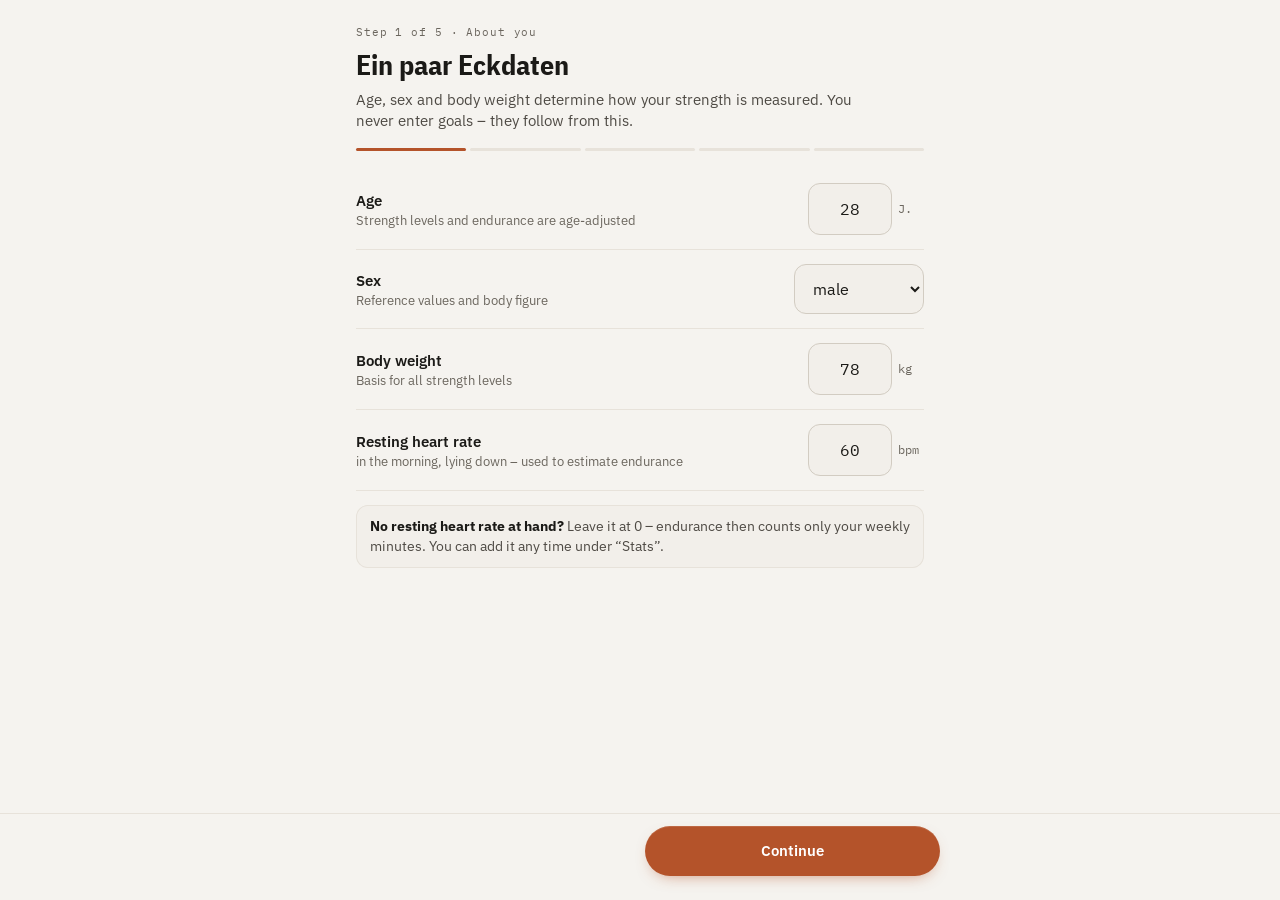
==== app/index.html @ b8cdf518 "Live-Stand ins Repo: 80 Dateien der App unveraendert (Artifact-Version 1790506925-614b) Die App ist " ====
<!doctype html><html><head><meta charset=utf8><meta name=viewport content="width=device-width,initial-scale=1,viewport-fit=cover"><style>:root{color-scheme:light;box-sizing:border-box;padding-top:env(safe-area-inset-top,0px);padding-bottom:env(safe-area-inset-bottom,0px)}html{scroll-padding-top:env(safe-area-inset-top,0px)}body{margin:0;padding:0;font:14px -apple-system,BlinkMacSystemFont,sans-serif;background:#faf9f5;color:#141413}img{max-width:100%}[hidden]:not([hidden=until-found i]){display:none!important}</style></head><body>
<!--
  FORMWERT - Aufbau
  index.html ............ Grundgeruest (Seitenstruktur, Tabs, Sheets)
  css/1-basis.css ....... Farben, Grundlagen, Bausteine
  css/2-designsystem.css  Designsystem-Schicht (ueberschreibt Basis)
  css/3-seiten.css ...... Heute, Training, Entdecken, Koerper, Werte
  css/4-anpassungen.css . Bildschirmgroessen, Feinschliff
  css/5-vitrine.css ..... Dunkle Vitrine-Seite (15g-vitrine-hud.js)
  js/data.js ............ Muskeln, Uebungen, Kraftstandards, Anatomie
  js/app/01-16 .......... App-Logik, nach Bereichen aufgeteilt (Reihenfolge wichtig)
  assets/*.js ........... grosse eingebettete Daten (Posenbilder, Icons);
                          3d-viewer/anim-* werden erst bei Bedarf nachgeladen
-->
<title>Formwert</title>
<link rel="preconnect" href="https://fonts.googleapis.com">
<link rel="preconnect" href="https://fonts.gstatic.com" crossorigin>
<link rel="stylesheet" href="https://fonts.googleapis.com/css2?family=IBM+Plex+Mono:wght@400;500;600&family=IBM+Plex+Sans+Condensed:wght@500;600;700&family=IBM+Plex+Sans:wght@400;500;600&display=swap">
<link rel="stylesheet" href="css/1-basis.css">
<link rel="stylesheet" href="css/2-designsystem.css">
<link rel="stylesheet" href="css/3-seiten.css">
<link rel="stylesheet" href="css/4-anpassungen.css">
<link rel="stylesheet" href="css/5-vitrine.css">
<div class="wrap">
  <div class="appbar">
    <div>
      <h1 id="apptitle">Heute</h1>
      <div class="sub" id="todaydate">—</div>
    </div>
    <span class="sync"><span class="dot" id="syncdot"></span><span id="synctxt">verbinde</span></span>
    <button class="iconbtn appbar-gear" id="btn-newex" type="button" aria-label="Neue Übung" hidden></button>
    <button class="iconbtn appbar-gear" id="btn-settings" type="button" aria-label="Einstellungen"></button>
  </div>

  <!-- ===== HEUTE ===== -->
  <section id="p-heute">
    <div class="hero" id="hero">
      <div class="hero-top">
        <div class="hero-main">
          <div class="eyebrow">Dein Formwert</div>
          <div class="hero-val"><b id="fitval" class="num">–</b><i>/ 100</i></div>
          <div class="hero-meta"><span class="trend" id="fittrend"></span><span class="hero-level" id="fitlevel"></span></div>
        </div>
        <svg class="ring" viewBox="0 0 120 120" id="ring" role="img" aria-label="Zusammensetzung des Formwerts"></svg>
      </div>
      <div class="hero-note" id="fitnote"></div>
      <div class="ring-legend" id="ringlegend"></div>
      <div class="hero-next" id="fitnext"></div>
    </div>

    <h2 class="sec"><span class="sec-t">Wochenfortschritt</span> <span id="weeksum"></span></h2>
    <div class="card weekcard">
      <div class="weekbar">
        <button class="wknav" id="wkprev" type="button" aria-label="Woche zurück"></button>
        <div class="week" id="weekstrip"></div>
        <button class="wknav" id="wknext" type="button" aria-label="Woche vor"></button>
      </div>
      <div class="week-legend" aria-hidden="true"><span><i style="background:var(--accent)"></i>Training</span><span><i style="background:var(--good)"></i>Mobilität</span><span><i style="background:var(--yellow)"></i>Ausdauer</span></div>
      <div class="week-goals" id="weekgoals"></div>
    </div>

    <div class="card tap wo-banner" id="wo-banner" hidden></div>

    <h2 class="sec"><span id="todaylabel">Heute</span> <span id="todaysum"></span></h2>
    <div class="daylist" id="todaylist"></div>

  </section>

  <!-- ===== ENTDECKEN ===== -->
  <section id="p-entdecken" hidden>
    <div class="searchrow">
    <input type="search" id="disc-search" class="disc-search" placeholder="Nach Übungen suchen…" autocomplete="off">
    <button type="button" class="filterbtn" id="disc-filterbtn" aria-label="Filter"></button>
    </div>
    <div class="disc-active" id="disc-active"></div>
    <h2 class="sec"><span class="sec-t">Kategorien</span></h2>
    <div class="disc-mgrid" id="disc-mgrid"></div>
    <div class="chipbar sub" id="disc-subchips" hidden></div>
    <h2 class="sec" id="disc-exheading">Alle Übungen</h2>
    <div class="disc-exgrid" id="disc-exgrid"></div>
  </section>

  <!-- ===== KÖRPER ===== -->
  <section id="p-koerper" hidden>
    <div class="card">
      <div class="chipbar" id="regionchips"></div>
      <div class="callout" id="callout"></div>
      <div class="body3d" id="body3d"><div class="body3d-loading" id="body3d-loading">3D-Modell wird geladen…</div><iframe id="body3d-frame" title="3D-Muskelmodell" hidden></iframe><div class="body3d-hint">Ziehen = drehen · Tippen = Muskel auswählen</div></div>
      <div class="vollegend">
        <div class="vol-cap"><b>Trainingsvolumen</b><span>Sätze je Muskel · letzte 7 Tage</span></div>
        <div class="vlsel" id="vlsel" hidden></div>
        <div class="vlbarwrap">
          <div class="vlbar"><b class="grad"></b><b class="over"></b><u style="left:26.5%"></u><u style="left:48.4%"></u><u style="left:78%"></u></div>
          <div class="vlpins" id="vlpins"></div>
        </div>
        <div class="vlmarks"><span class="st">nichts</span><span style="left:26.5%">Minimum</span><span style="left:48.4%">Optimum</span><span class="en">über Limit</span></div>
        <div class="zonekey"><span><i style="background:var(--vol0)"></i>zu wenig</span><span><i style="background:var(--vol2)"></i>im Zielbereich</span><span><i style="background:var(--vol4)"></i>hoch</span></div>
      </div>
      <div class="mdetail" id="mdetail">Tipp eine Muskelgruppe an.</div>
    </div>
    <h2 class="sec">Nach Körperregion <span>letzte 7 Tage · antippen für Details</span></h2>
    <div class="card flush" id="mlist"></div>
    <details class="infobox"><summary>Wie wird gezählt?</summary><div>
    <p class="note">Primärmuskeln zählen 1,0 Sätze, Sekundärmuskeln 0,5. Brust (oben/mitte/unten) und Schulter (vorn/seitlich/hinten) werden einzeln erfasst und auf der Figur entlang ihres Faserverlaufs getrennt dargestellt – diese Liste zeigt jede Gruppe mit ihren Marken für Minimum, Optimum und Erholungsgrenze.</p>
    <p class="note" style="padding:0 4px">Körperillustration: <a href="https://github.com/crmapache/js-rich-body-highlighter" target="_blank" rel="noopener" style="color:var(--ink-3)">js-rich-body-highlighter</a>, MIT-Lizenz.</p>
    </div></details>
  </section>

  <!-- ===== WERTE ===== -->
  <section id="p-werte" hidden>
    <div class="card wsum">
      <div class="wsum-top">
        <div><div class="eyebrow">Formwert</div><div class="wsum-val" id="wsumval">–<i>/ 100</i></div></div>
        <span class="trend" id="wsumtrend"></span>
      </div>
      <svg class="spark" id="spark" viewBox="0 0 720 88" preserveAspectRatio="none" aria-hidden="true"></svg>
      <div class="wsum-foot"><span>Verlauf · 90 Tage</span><span id="sparkmeta"></span></div>
    </div>
    <details class="infobox"><summary>Rechenweg</summary><div><p class="formula" id="formulabox"></p></div></details>

    <h2 class="sec"><span class="sec-t">Erfolge</span> <span id="erf-sum"></span></h2>
    <div class="card erf-card" id="erfolge"></div>

    <h2 class="sec"><span class="sec-t">Bereiche</span> <span>Anteil am Formwert</span></h2>
    <div class="wgroup">
      <div class="card flush" id="sk-kraft"></div>
      <div class="wsub">Kraftstufen <span>je Bereich · 90 Tage</span></div>
      <div class="card flush" id="strengthlist"></div>
    </div>
    <div class="wgroup">
      <div class="card flush" id="sk-ausdauer"></div>
      <details class="infobox"><summary>Ausdauer im Detail</summary><div class="card flush" id="cardiolist"></div></details>
    </div>
    <div class="wgroup"><div class="card flush" id="sk-deckung"></div></div>
    <div class="wgroup">
      <div class="card flush" id="sk-konst"></div>
      <details class="infobox"><summary>Letzte Tage</summary><div class="card flush" id="history"></div></details>
    </div>
    <div class="wgroup"><div class="card flush" id="sk-mob"></div></div>
    <div id="skills" hidden></div>

    <h2 class="sec">Einstellungen</h2>
    <div class="card flush" id="settings"></div>
    <div style="padding:0 4px"><button class="btn ghost block" id="btn-redo" style="margin-top:4px">Assessment neu machen</button></div>
  </section>

  <!-- ===== TRAINING ===== -->
  <section id="p-training" hidden>
    <div id="session-wrap" hidden>
      <div class="card flush"><div id="session-body"></div></div>
      <div class="sessbar" id="sessbar">
        <div class="sess-normal" id="sess-normal"><span class="prog" id="session-meta"></span><button class="btn small primary" id="btn-session-end">Beenden</button></div>
      </div>
    </div>
    <div id="start-wrap">
      <div class="tr-intro"><p>Starte eine deiner Einheiten – oder trainiere frei und füg Übungen unterwegs hinzu.</p></div>
      <h2 class="sec"><span class="sec-t">Meine Einheiten</span> <span id="routine-count"></span></h2>
      <div class="rc-list" id="routine-list"></div>
      <h2 class="sec"><span class="sec-t">Ohne Vorlage</span></h2>
      <div class="card free-card">
        <div class="free-txt"><b>Freies Training</b><span>Leer starten, Übungen fügst du unterwegs hinzu.</span></div>
        <button class="btn ghost block wo-start" id="btn-start-empty">
          <svg viewBox="0 0 24 24" fill="none" stroke="currentColor" stroke-width="2" stroke-linecap="round" stroke-linejoin="round" width="22" height="22"><path d="M6 5v14M18 5v14M3 8v8M21 8v8M6 12h12"/></svg>
          Neues Training starten
        </button>
      </div>
    </div>
  </section>
</div>

<button class="fab" id="fab" aria-label="Eintragen">
  <svg viewBox="0 0 24 24" fill="none" stroke="currentColor" stroke-width="2.4" stroke-linecap="round"><path d="M12 5v14M5 12h14"/></svg>
</button>

<nav class="bottom" role="tablist">
  <button id="tab-heute" role="tab" aria-selected="true">
    <svg viewBox="0 0 24 24" fill="none" stroke="currentColor" stroke-width="1.9" stroke-linecap="round" stroke-linejoin="round"><path d="M3 10.5 12 4l9 6.5V20a1 1 0 0 1-1 1h-5v-6H9v6H4a1 1 0 0 1-1-1z"/></svg>Heute</button>
  <button id="tab-entdecken" role="tab" aria-selected="false">
    <svg viewBox="0 0 24 24" fill="none" stroke="currentColor" stroke-width="1.9" stroke-linecap="round" stroke-linejoin="round"><circle cx="11" cy="11" r="7"/><path d="M21 21l-4.3-4.3"/></svg>Entdecken</button>
  <button id="tab-training" role="tab" aria-selected="false">
    <svg viewBox="0 0 24 24" fill="none" stroke="currentColor" stroke-width="1.9" stroke-linecap="round" stroke-linejoin="round"><path d="M6 5v14M18 5v14M3 8v8M21 8v8M6 12h12"/></svg>Training</button>
  <button id="tab-koerper" role="tab" aria-selected="false">
    <svg viewBox="0 0 24 24" fill="none" stroke="currentColor" stroke-width="1.9" stroke-linecap="round" stroke-linejoin="round"><circle cx="12" cy="4.5" r="2.5"/><path d="M12 7.5v7M12 7.5 6 10M12 7.5 18 10M12 14.5 9 21M12 14.5 15 21"/></svg>Körper</button>
  <button id="tab-werte" role="tab" aria-selected="false">
    <svg viewBox="0 0 24 24" fill="none" stroke="currentColor" stroke-width="1.9" stroke-linecap="round" stroke-linejoin="round"><path d="M4 20V10M10 20V4M16 20v-7M22 20H2"/></svg>Werte</button>
</nav>

<div class="scrim" id="scrim"></div>
<div class="sheet" id="sheet"><div class="grab"></div><div id="sheet-body"></div></div>
<div class="scrim over" id="scrim2"></div>
<div class="sheet over" id="sheet2"><div class="grab"></div><div id="sheet2-body"></div></div>
<div class="bootwait" id="bootwait" hidden><div><span class="bw-dot"></span><b>Deine Daten werden geladen</b><span class="bw-sub">Einen Moment – die App holt dein Profil.</span></div></div>
<div class="ob" id="ob" hidden><div class="ob-scroll"><div class="ob-inner" id="ob-inner"></div></div><div class="ob-navwrap" id="ob-navwrap"></div></div>
<div class="exdpage" id="exdpage" hidden>
  <div class="exdpage-head" id="exdpage-head"></div>
  <div class="exdpage-scroll"><div class="exdpage-inner" id="exdpage-body"></div></div>
</div>

<script src="assets/fig-index.js"></script>
<script src="assets/uebung-posen.js"></script>
<script src="assets/icon-ausdauer.js"></script>
<script src="assets/icon-mobilitaet.js"></script>
<script src="js/data.js"></script>
<script src="js/app/01-grundlagen.js"></script>
<script src="js/app/02-berechnung.js"></script>
<script src="js/app/03-sheet.js"></script>
<script src="js/app/04-animation.js"></script>
<script src="js/app/05-koerper.js"></script>
<script src="js/app/06-entdecken.js"></script>
<script src="js/app/07-konto-sync.js"></script>
<script src="js/app/08-training.js"></script>
<script src="js/app/09-uebungsdetail.js"></script>
<script src="js/app/10-routinen.js"></script>
<script src="js/app/11-sprache.js"></script>
<script src="js/app/12-navigation.js"></script>
<script src="js/app/13-onboarding.js"></script>
<script src="js/app/14-start.js"></script>
<script src="js/app/15-3d-figuren.js"></script>
<script src="js/app/15b-vorschlag.js"></script>
<script src="js/app/15c-alltag.js"></script>
<script src="js/app/15d-erfolge.js"></script>
<script src="assets/rank-img.js" defer onload="try{if(window.renderAll&&state.profile)renderAll();}catch(e){}"></script>
<script src="js/app/15e-icons.js"></script>
<script src="js/app/15e-raenge.js"></script>
<script src="assets/medal-manifest.js"></script>
<script src="js/app/15f-vitrine.js"></script>
<script src="js/app/15g-vitrine-hud.js"></script>
<script src="js/app/16-app-start.js"></script>

</body></html>
---- app/css/1-basis.css ----
/* ==========================================================
   1-basis.css - Basis: Farb-Tokens, Grundlagen und alle Bausteine (Karten, Buttons, Listen, Sheets, Formulare, Tabs)
   Reihenfolge der Dateien ist wichtig: spaetere Regeln ueberschreiben fruehere.
   Inhalt:
   - Kopfzeile
   - Karten
   - Hero: Formwert
   - Wochenstreifen
   - Buttons
   - Listenzeilen
   - Balken
   - Körperkarte
   - Sheet
   - Formularelemente
   - Entdecken (Übungskatalog zum Durchstöbern)
   - Live-Training
   - Übungsdetail: eigene Vollbildseite, alle Abschnitte untereinander
   - Session
   - Verlauf
   - Untere Navigation
   - Onboarding
   ========================================================== */
:root{
  /* Formwert Designsystem 2 – warme, ruhige Grundfarben. Die Bereichsfarben (red … gold)
     bleiben als Namen erhalten, weil Ring, Balken und Stufen-Badges sie direkt verwenden –
     nur gedämpfter, damit sie nebeneinander nicht schreien. */
  --red:#B8472F; --blue:#2F5F8F; --yellow:#94660A; --green:#2F7552; --violet:#6E54A0; --gold:#866407;
  --ground:#F5F3EF; --surface:#FFFFFF; --surface-2:#F2EFEA; --sunken:#E8E4DD;
  --ink:#1B1A17; --ink-2:#4E4A44; --ink-3:#6B665E;
  --rule:#E7E2DA; --rule-2:#D2CCC2;
  /* Akzent: warmes Kupfer statt Neon-Grün. Grün bleibt ausschließlich "positiv/im Ziel",
     damit Auswahl und Erfolg nie dieselbe Farbe tragen. */
  --accent:#B4532A; --accent-ink:#FFFFFF; --accent-soft:#F6E7DE; --accent-strong:#8F3F1D;
  --good:#2F7552; --good-soft:#E3F0E8; --warn:#8A5309; --warn-soft:#F7ECD8; --bad:#B0392C; --bad-soft:#F8E3E0;
  --body-fill:#E4E0D9; --body-passive:#D6D1C9; --body-line:#958E84;
  --z0:#2F5F8F; --z1:#2F7552; --z2:#B0392C;
  --vol0:#B9B3AA; --vol1:#4E8F98; --vol2:#2F7552; --vol3:#C2650F; --vol4:#8A3A26;
  --sel-stroke:#6E2E12; --sel-stroke-2:#FBE3D5;
  --ex-pri:#C0392B; --ex-sec:var(--yellow);
  /* Ebenen: Karten liegen mit einer Haarlinie und einem sehr weichen Schatten auf dem Grund. */
  --card-sh:0 0 0 1px rgba(40,32,20,.045), 0 1px 2px rgba(40,32,20,.04), 0 10px 28px -18px rgba(40,32,20,.22);
  --lift:0 10px 30px -12px rgba(40,32,20,.35);
  --sheet-sh:0 -12px 48px -16px rgba(20,16,10,.35);
  /* Rundungen */
  --r:22px; --r-md:16px; --r-sm:12px; --r-xs:8px; --r-pill:999px;
  /* Abstandsraster (4er-Schritte) */
  --s1:4px; --s2:8px; --s3:12px; --s4:16px; --s5:20px; --s6:24px; --s7:32px;
  /* Bewegung */
  --ease:cubic-bezier(.2,.8,.2,1); --t-fast:.14s; --t-mid:.22s; --t-slow:.34s;
  --f-cond:"IBM Plex Sans Condensed","Helvetica Neue",Arial,sans-serif;
  --f-body:"IBM Plex Sans","Helvetica Neue",Arial,sans-serif;
  --f-mono:"IBM Plex Mono",ui-monospace,"SF Mono",Menlo,monospace;
  --nav-h:64px;
}
@media (prefers-color-scheme: dark){:root:not([data-theme="light"]){
  --ground:#0F0E0C; --surface:#191816; --surface-2:#22201D; --sunken:#0A0908;
  --ink:#F3EFE8; --ink-2:#BCB5AA; --ink-3:#958E83;
  --rule:#2B2825; --rule-2:#3C3834;
  --red:#EC7B61; --blue:#79A4D6; --yellow:#E2AE4B; --green:#62B48A; --violet:#A993D6; --gold:#EAC25A;
  --accent:#EE8E5F; --accent-ink:#200E04; --accent-soft:#3A2419; --accent-strong:#F6B08C;
  --good:#62B48A; --good-soft:#15291E; --warn:#E2AE4B; --warn-soft:#2E2412; --bad:#F07F6E; --bad-soft:#341A16;
  --body-fill:#1E1D1B; --body-passive:#282624; --body-line:#4C4843;
  --z0:#79A4D6; --z1:#62B48A; --z2:#F07F6E;
  --vol0:#5C5852; --vol1:#58AAB5; --vol2:#62B48A; --vol3:#F0A45E; --vol4:#B8553B;
  --sel-stroke:#FFE3D2; --sel-stroke-2:#3A1A0A;
  --ex-pri:#F2503F; --ex-sec:var(--yellow);
  --card-sh:0 0 0 1px rgba(255,245,230,.055), 0 12px 30px -20px rgba(0,0,0,.9);
  --lift:0 10px 30px -10px rgba(0,0,0,.85);
  --sheet-sh:0 -12px 48px -12px rgba(0,0,0,.8);
}}
:root[data-theme="dark"]{
  --ground:#0F0E0C; --surface:#191816; --surface-2:#22201D; --sunken:#0A0908;
  --ink:#F3EFE8; --ink-2:#BCB5AA; --ink-3:#958E83;
  --rule:#2B2825; --rule-2:#3C3834;
  --red:#EC7B61; --blue:#79A4D6; --yellow:#E2AE4B; --green:#62B48A; --violet:#A993D6; --gold:#EAC25A;
  --accent:#EE8E5F; --accent-ink:#200E04; --accent-soft:#3A2419; --accent-strong:#F6B08C;
  --good:#62B48A; --good-soft:#15291E; --warn:#E2AE4B; --warn-soft:#2E2412; --bad:#F07F6E; --bad-soft:#341A16;
  --body-fill:#1E1D1B; --body-passive:#282624; --body-line:#4C4843;
  --z0:#79A4D6; --z1:#62B48A; --z2:#F07F6E;
  --vol0:#5C5852; --vol1:#58AAB5; --vol2:#62B48A; --vol3:#F0A45E; --vol4:#B8553B;
  --sel-stroke:#FFE3D2; --sel-stroke-2:#3A1A0A;
  --ex-pri:#F2503F; --ex-sec:var(--yellow);
  --card-sh:0 0 0 1px rgba(255,245,230,.055), 0 12px 30px -20px rgba(0,0,0,.9);
  --lift:0 10px 30px -10px rgba(0,0,0,.85);
  --sheet-sh:0 -12px 48px -12px rgba(0,0,0,.8);
}
*{box-sizing:border-box}
/* Kein elastisches "Gummiband" am Rand: am Seitenende soll es fest anschlagen statt nachzugeben
   und dabei Inhalte dahinter durchscheinen zu lassen (typisches iOS-Safari-Overscroll-Verhalten). */
html{overscroll-behavior-y:none}
body{margin:0;background:var(--ground);color:var(--ink);font-family:var(--f-body);font-size:16px;line-height:1.5;-webkit-text-size-adjust:100%;-webkit-tap-highlight-color:transparent;overscroll-behavior-y:none}
button,input,select,textarea{font:inherit;color:inherit}
button{-webkit-appearance:none;appearance:none}
:focus-visible{outline:2px solid var(--accent);outline-offset:2px}
@media (prefers-reduced-motion:reduce){*{animation-duration:.01ms!important;transition-duration:.01ms!important}}
[hidden]{display:none!important}
.num{font-family:var(--f-mono);font-variant-numeric:tabular-nums}
.wrap{max-width:640px;margin:0 auto;padding:0 14px calc(var(--nav-h) + env(safe-area-inset-bottom,0px) + 28px)}

/* ---------- Kopfzeile ---------- */
.appbar{position:sticky;top:0;z-index:40;background:var(--ground);padding:14px 0 10px;display:flex;align-items:center;justify-content:space-between;gap:10px}
.appbar h1{font-family:var(--f-cond);font-weight:700;font-size:19px;margin:0;letter-spacing:.02em;text-transform:uppercase}
.appbar .sub{font-family:var(--f-mono);font-size:11.5px;color:var(--ink-3)}
.sync{display:inline-flex;align-items:center;gap:5px;font-size:10.5px;color:var(--ink-3);font-family:var(--f-cond);letter-spacing:.08em;text-transform:uppercase}
.dot{width:7px;height:7px;border-radius:50%;background:var(--ink-3);flex:none}
.dot.on{background:var(--good)} .dot.off{background:var(--warn)}

/* ---------- Karten ---------- */
.card{background:var(--surface);border-radius:var(--r);box-shadow:var(--card-sh);padding:16px;margin-bottom:12px}
.card.flush{padding:0;overflow:hidden}
h2.sec{font-family:var(--f-cond);font-weight:700;font-size:12px;letter-spacing:.12em;text-transform:uppercase;color:var(--ink-3);margin:20px 4px 8px;display:flex;justify-content:space-between;align-items:baseline;gap:8px}
h2.sec span{font-family:var(--f-mono);font-size:11px;letter-spacing:0;text-transform:none}
.card>h3{font-family:var(--f-cond);font-weight:600;font-size:14px;margin:0 0 10px;letter-spacing:.02em}

/* ---------- Hero: Formwert ---------- */
.hero{background:var(--surface);border-radius:var(--r);box-shadow:var(--card-sh);padding:18px;margin-bottom:12px;display:flex;align-items:center;gap:18px}
.ring{width:104px;height:104px;flex:none}
.hero-val{display:flex;align-items:baseline;gap:7px;margin-bottom:6px}
.hero-val b{font-family:var(--f-mono);font-weight:600;font-size:40px;line-height:1;letter-spacing:-.035em}
.hero-val i{font-style:normal;font-family:var(--f-mono);font-size:13px;color:var(--ink-3)}
.trend{display:inline-flex;align-items:center;gap:5px;font-family:var(--f-cond);font-weight:600;font-size:12px;letter-spacing:.05em;text-transform:uppercase;color:var(--ink-2)}
.trend.up{color:var(--good)} .trend.down{color:var(--bad)}
/* min-height reserviert Platz für den längsten Fall (3 Zeilen: Trainingstage + Muskelgruppen
   unter Minimum + unter Bestform) – sonst springt beim An-/Abhaken (z.B. Mobilität) alles
   darunter (Wochenleiste, Tagesliste) nach oben/unten, sobald eine Zeile weg-/dazukommt. */
.hero-note{font-size:12.5px;color:var(--ink-3);margin-top:5px;line-height:1.35;min-height:4.05em}
/* Ring-Legende: erklärt, welche Farbe im Formwert-Ring für welchen Bereich steht (der Ring
   selbst ist jetzt in Bereichsfarben segmentiert statt einfarbig). */
.ring-legend{display:flex;flex-wrap:wrap;gap:5px 10px;margin-top:8px}
.ring-legend span{display:inline-flex;align-items:center;gap:4px;font-family:var(--f-cond);font-weight:600;font-size:10.5px;letter-spacing:.05em;text-transform:uppercase;color:var(--ink-3)}
.ring-legend i{width:7px;height:7px;border-radius:50%;display:inline-block;flex:none}

/* ---------- Wochenstreifen ---------- */
.week{display:flex;gap:6px;justify-content:space-between;flex:1;min-width:0}
.weekbar{display:flex;align-items:center;gap:4px}
.wknav{flex:0 0 26px;height:56px;padding:0;border:0;border-radius:10px;background:transparent;
  color:var(--ink-3);cursor:pointer;display:grid;place-items:center;-webkit-tap-highlight-color:transparent}
.wknav svg{width:18px;height:18px}
.wknav:active{background:var(--surface-2);color:var(--ink)}
.wknav[disabled]{opacity:.28;cursor:default;background:transparent}
.wd{cursor:pointer;flex:1;display:flex;flex-direction:column;align-items:center;gap:6px;padding:8px 2px;border-radius:var(--r-sm);background:var(--surface-2)}
/* Tagesdetail-Sheet: Trainierte Muskeln dieses Tages, in derselben Vorder-/Rückansicht wie
   die Übungsdiagramme, aber mit einem eigenen, etwas kleineren Rahmen für den Sheet-Kontext. */
.day-figs{display:flex;gap:10px;margin:0 0 14px}
.day-fig{flex:1;background:var(--surface-2);border-radius:var(--r-md);padding:8px 4px 6px;display:flex;flex-direction:column;align-items:center;gap:4px}
.day-fig svg{width:100%;height:auto;aspect-ratio:1/2}
.day-fig span{font-family:var(--f-cond);font-size:10.5px;letter-spacing:.06em;text-transform:uppercase;color:var(--ink-3)}
.wd b{font-family:var(--f-cond);font-size:11px;font-weight:600;letter-spacing:.06em;text-transform:uppercase;color:var(--ink-3)}
.wd .pip{width:26px;height:26px;border-radius:50%;display:grid;place-items:center;background:var(--sunken);color:var(--ink-3);font-family:var(--f-mono);font-size:11px;font-weight:600}
.wd.done .pip{background:var(--green);color:#fff}
.wd.mob .pip{box-shadow:inset 0 0 0 2px var(--green)}
.wd.today{background:color-mix(in srgb,var(--accent) 9%,var(--surface-2))}
.wd.today b{color:var(--accent)}
/* "viewing" = der Tag, den man per Wischgeste im Heute-Tab gerade sieht – eigener, kräftigerer
   Rahmen, damit er sich von der (schwächeren) "heute"-Markierung des echten Kalendertags
   unterscheidet, wenn man auf einen anderen Tag gewischt hat. */
.wd.viewing{box-shadow:inset 0 0 0 2px var(--accent)}

/* ---------- Buttons ---------- */
.btn{touch-action:manipulation;display:inline-flex;align-items:center;justify-content:center;gap:8px;border:0;background:var(--surface-2);color:var(--ink);box-shadow:inset 0 0 0 1px var(--rule-2);padding:14px 22px;border-radius:999px;cursor:pointer;font-family:var(--f-body);font-weight:600;font-size:15.5px;letter-spacing:0;text-transform:none;min-height:50px}
.btn:active{transform:scale(.985)}
.btn.block{width:100%}
.btn.primary{background:var(--accent);color:var(--accent-ink);box-shadow:none}
.btn.ghost{background:var(--surface-2);color:var(--ink);box-shadow:inset 0 0 0 1px var(--rule-2)}
.btn.danger{background:var(--bad);color:#fff;box-shadow:none}
.btn.small{padding:9px 16px;font-size:13px;min-height:40px}
.btn:disabled{opacity:.45}
.btnrow{display:flex;gap:8px;flex-wrap:wrap}
.btnrow>.btn{flex:1 1 auto}
.linkbtn{background:none;border:0;color:var(--accent);font-family:var(--f-body);font-weight:600;font-size:14px;letter-spacing:0;text-transform:none;cursor:pointer;padding:6px 2px}

/* ---------- Listenzeilen ---------- */
.row{display:flex;align-items:center;gap:12px;padding:13px 16px;border-bottom:1px solid var(--rule);background:var(--surface)}
.row:last-child{border-bottom:0}
.row .main{flex:1;min-width:0}
.row .main b{display:block;font-family:var(--f-cond);font-weight:600;font-size:15px;overflow:hidden;text-overflow:ellipsis;white-space:nowrap}
.row .main span{display:block;font-size:12.5px;color:var(--ink-3)}
.row .val{font-family:var(--f-mono);font-size:14px;white-space:nowrap;text-align:right}
.row.tap{cursor:pointer}
.row.tap:active{background:var(--surface-2)}
.chev{color:var(--ink-3);flex:none}
.pill{font-family:var(--f-cond);font-size:10.5px;font-weight:700;letter-spacing:.08em;text-transform:uppercase;padding:3px 7px;border-radius:99px;white-space:nowrap}
.pill.pr{background:color-mix(in srgb,var(--red) 15%,transparent);color:var(--red)}
.pill.l0{background:var(--sunken);color:var(--ink-3)}
.pill.l2{background:color-mix(in srgb,var(--green) 16%,transparent);color:var(--green)}
.pill.v0{background:color-mix(in srgb,var(--vol0) 22%,transparent);color:var(--ink-2)}
.pill.v1{background:color-mix(in srgb,var(--vol2) 16%,transparent);color:var(--vol2)}
.pill.v2{background:color-mix(in srgb,var(--vol4) 18%,transparent);color:var(--vol4)}
/* Kraftstufen-Badges (F·E·D·C·B·A·S·S+) – eigener Namensraum "g0"…"g7"/"gnone", damit sie
   nicht mit den l0…l4-Badges oben kollidieren (Mobility-Haken, Trainingszonen: eigene Bedeutung,
   unverändert). Verlauf Rot→Grün über die ersten sechs Stufen, S/S+ in Gold, S+ zusätzlich mit
   Krone – die einzige Stufe, die sich optisch nochmal von den anderen abhebt. */
.pill.gnone{background:var(--sunken);color:var(--ink-3)}
.pill.g0{background:color-mix(in srgb,var(--red) 16%,transparent);color:var(--red)}
.pill.g1{background:color-mix(in srgb,color-mix(in srgb,var(--red) 65%,var(--yellow) 35%) 16%,transparent);color:color-mix(in srgb,var(--red) 65%,var(--yellow) 35%)}
.pill.g2{background:color-mix(in srgb,color-mix(in srgb,var(--red) 30%,var(--yellow) 70%) 18%,transparent);color:color-mix(in srgb,var(--red) 30%,var(--yellow) 70%)}
.pill.g3{background:color-mix(in srgb,var(--yellow) 20%,transparent);color:var(--yellow)}
.pill.g4{background:color-mix(in srgb,color-mix(in srgb,var(--yellow) 45%,var(--green) 55%) 18%,transparent);color:color-mix(in srgb,var(--yellow) 45%,var(--green) 55%)}
.pill.g5{background:color-mix(in srgb,var(--green) 16%,transparent);color:var(--green)}
.pill.g6{background:color-mix(in srgb,var(--gold) 22%,transparent);color:var(--gold)}
.pill.g7{background:color-mix(in srgb,var(--gold) 32%,transparent);color:var(--gold)}
.pill.g7::before{content:"👑";margin-right:3px}
.empty{color:var(--ink-3);font-size:13.5px;padding:22px 16px;text-align:center}
.iconbtn{touch-action:manipulation;background:none;border:0;color:var(--ink-3);cursor:pointer;padding:8px;line-height:0;border-radius:50%;flex:none}
/* Einstellungen sind jetzt eine eigene Seite statt einer Karte ganz unten im Werte-Tab -
   vorher musste man dafuer erst den Tab wechseln und bis ans Ende scrollen. */
.appbar-gear{margin-left:6px;color:var(--ink-3)}
/* Muskelauswahl im Uebungsformular: eingeklappt, damit das Formular nicht von zwei
   Chip-Teppichen mit je 39 Eintraegen zugedeckt wird. */
.msel-head{display:flex;align-items:center;gap:8px;width:100%;text-align:left;cursor:pointer;
  background:var(--surface-2);border:0;border-radius:var(--r-sm);padding:11px 12px;font:inherit;
  color:var(--ink);-webkit-tap-highlight-color:transparent}
.msel-head:active{background:var(--sunken)}
.msel-val{flex:1;min-width:0;font-family:var(--f-body);font-size:13.5px;color:var(--ink-2);
  overflow:hidden;text-overflow:ellipsis;white-space:nowrap}
.msel-head .chev{flex:none;line-height:0;color:var(--ink-3);transition:transform .16s ease}
.msel-head[aria-expanded="true"] .chev{transform:rotate(90deg)}
.msel-list{margin-top:8px}
/* Vorschaufiguren im Formular - kleiner als auf der Trainingsseite, sie sind hier Beiwerk. */
.exform-figs{margin:4px 0 2px}
.exform-figs .wo-figs{display:flex;gap:10px;padding:0}
.exform-figs figure{flex:1 1 0;min-width:0;margin:0;text-align:center}
.exform-figs svg{width:100%;height:auto;aspect-ratio:1/2;max-height:210px;display:block}
.exform-figs figcaption{font-family:var(--f-cond);font-size:10px;letter-spacing:.1em;
  text-transform:uppercase;color:var(--ink-3);margin-top:4px}
.appbar-gear:active{color:var(--ink)}
.setpage-group{font-family:var(--f-cond);font-weight:600;font-size:11px;letter-spacing:.09em;
  text-transform:uppercase;color:var(--ink-3);margin:22px 0 8px}
.setpage-group:first-child{margin-top:8px}
.setpage-note{font-family:var(--f-body);font-size:12px;color:var(--ink-3);line-height:1.45;margin:10px 2px 0}
/* Startbildschirm, solange noch nicht feststeht, ob ein Profil gespeichert ist. */
.bootwait{position:fixed;inset:0;z-index:70;background:var(--ground);display:flex;
  align-items:center;justify-content:center;text-align:center;padding:24px}
.bootwait b{display:block;font-family:var(--f-cond);font-weight:700;font-size:17px;margin-top:14px}
.bootwait .bw-sub{display:block;font-size:13px;color:var(--ink-3);margin-top:5px}
.bw-dot{display:inline-block;width:26px;height:26px;border-radius:50%;
  border:2.5px solid var(--rule-2);border-top-color:var(--accent);animation:bwSpin .8s linear infinite}
@keyframes bwSpin{to{transform:rotate(360deg)}}
@media (prefers-reduced-motion:reduce){.bw-dot{animation:none;border-top-color:var(--accent)}}
.iconbtn:active{background:var(--surface-2)}
.ex-info-how{font-weight:600;color:var(--ink);margin-bottom:8px!important}
.ex-info-poses{display:flex;gap:8px;margin-bottom:10px}
.ex-info-pose{flex:1;min-width:0;background:#17191B;border-radius:var(--r-sm);overflow:hidden}
.ex-info-pose img{width:100%;display:block}
.ex-info-pose-cap{font-family:var(--f-cond);font-weight:600;font-size:10.5px;letter-spacing:.05em;text-transform:uppercase;text-align:center;color:var(--ink-dim,#8a9099);padding:5px 2px}

/* ---------- Balken ---------- */
.meter{display:flex;flex-direction:column;gap:7px;padding:13px 16px;border-bottom:1px solid var(--rule)}
.meter:last-child{border-bottom:0}
.meter-top{display:flex;align-items:baseline;justify-content:space-between;gap:10px}
.meter-name{font-family:var(--f-cond);font-weight:600;font-size:14.5px;display:flex;align-items:center;gap:8px}
.sw{width:9px;height:9px;border-radius:2px;flex:none}
.meter-val{font-family:var(--f-mono);font-size:15px;font-weight:600}
.meter-val em{font-style:normal;font-size:11px;color:var(--ink-3);margin-left:5px;font-weight:400}
.bar{position:relative;height:8px;border-radius:99px;background:var(--sunken);overflow:hidden}
.bar i{position:absolute;left:0;top:0;bottom:0;border-radius:99px;transition:width .5s cubic-bezier(.2,.7,.3,1)}
.bar .peak{position:absolute;top:-2px;bottom:-2px;width:2px;background:var(--ink);opacity:.55;border-radius:2px}
.meter-sub{font-size:12px;color:var(--ink-3)}
.minibar{position:relative;height:6px;border-radius:99px;background:var(--sunken);min-width:56px;overflow:visible}
.minibar i{position:absolute;left:0;top:0;bottom:0;border-radius:99px}
.minibar u{position:absolute;top:-2px;bottom:-2px;width:1.5px;background:var(--ink-3);opacity:.6}

/* ---------- Körperkarte ---------- */
.bodystage{display:flex;justify-content:center;align-items:flex-start;gap:6px;padding:4px 0 8px}.body3d{position:relative;border-radius:var(--r-sm);overflow:hidden;background:#0b0d0f;margin:2px 0 10px}.body3d iframe{width:100%;height:480px;border:0;display:block;background:#0b0d0f}.body3d-hint{position:absolute;left:0;right:0;bottom:0;text-align:center;font-family:var(--f-cond);font-weight:600;font-size:10.5px;letter-spacing:.06em;text-transform:uppercase;color:rgba(255,255,255,.7);padding:7px 0;pointer-events:none;background:linear-gradient(transparent,rgba(0,0,0,.4))}.body3d-loading{position:absolute;inset:0;display:flex;align-items:center;justify-content:center;color:rgba(255,255,255,.55);font-family:var(--f-cond);font-size:12.5px;letter-spacing:.05em;text-transform:uppercase}@media (max-width:420px){.body3d iframe{height:400px}}
.callout{background:var(--surface-2);border-radius:999px;padding:11px 18px;margin:2px 0 12px;min-height:24px;line-height:1.3;text-align:center}
.callout b{display:inline;font-family:var(--f-body);font-weight:700;font-size:14.5px}
.callout span{display:inline;font-size:12.5px;color:var(--ink-3);margin-left:6px}
.callout .co-hint{font-size:13px;color:var(--ink-3);padding:2px 0;display:block}
.callout em{display:block;font-style:normal;font-family:var(--f-mono);font-size:11.5px;margin-top:3px;font-weight:600}
.callout em.z0{color:var(--ink-3)} .callout em.z1{color:var(--vol2)} .callout em.z2{color:var(--vol4)}
.row.sub{padding-left:28px;background:var(--surface-2)}.row.sub2{padding-left:46px}
/* Dieselbe herangezoomte Figur wie im Entdecken-Tab, hier als Erkennungsbild der Region.
   Sie teilt sich das Standbild mit den Kacheln - es wird kein zweites Mal gerendert. */
.row .rfig{flex:0 0 40px;width:40px;line-height:0}
.row .rfig svg{display:block;width:100%;height:auto;border-radius:6px;background:var(--sunken)}
/* Muskelzeile. Der Korridor lag vorher als drei Haarstriche IM Balken - schwer zu lesen und
   doppelt zu den Zahlen daneben. Jetzt ist er eine eigene Schiene UNTER dem Balken: man sieht
   auf einen Blick, ob der Balken die Zielzone noch nicht erreicht, in ihr endet oder sie
   ueberschiesst, ohne eine einzige Zahl lesen zu muessen. Die laute Status-Pille faellt weg;
   der Status steht klein und farbig am Zeilenende. */
.mrow-top{display:flex;align-items:baseline;justify-content:space-between;gap:10px}
.mrow-top b{display:block;font-family:var(--f-cond);font-weight:600;font-size:15px;
  overflow:hidden;text-overflow:ellipsis;white-space:nowrap;min-width:0}
.mrow-val{font-family:var(--f-mono);font-size:16px;font-weight:600;white-space:nowrap;
  font-variant-numeric:tabular-nums}
.mrow-val em{font-style:normal;font-size:10.5px;font-weight:500;color:var(--ink-3);margin-left:2px}
.mtrack{position:relative;height:14px}
.mtrack .tbg{position:absolute;left:0;right:0;top:0;height:7px;border-radius:99px;background:var(--sunken)}
.mtrack .tfill{position:absolute;left:0;top:0;height:7px;border-radius:99px;min-width:3px}
.mtrack .trail{position:absolute;top:10px;height:4px;border-radius:99px;
  background:color-mix(in srgb,var(--ink-3) 34%,transparent)}
.mtrack .trail u{position:absolute;top:-2px;bottom:-2px;width:2px;border-radius:1px;
  background:var(--ink-3);opacity:.85}
.mrow-meta{display:flex;align-items:baseline;justify-content:space-between;gap:10px;
  font-family:var(--f-body);font-size:11.5px;color:var(--ink-3);letter-spacing:0}
.mrow-meta .st{font-weight:600;white-space:nowrap}
.mrow-meta .st.v0{color:var(--ink-3)}
.mrow-meta .st.v1{color:var(--vol2)}
.mrow-meta .st.v2{color:var(--vol4)}
.mrow-fines{font-family:var(--f-body);font-size:11px;color:var(--ink-3);line-height:1.35}
.mdblock{margin-top:14px}
.mdlab{font-family:var(--f-cond);font-weight:600;font-size:10.5px;letter-spacing:.09em;
  text-transform:uppercase;color:var(--ink-3);margin-bottom:6px}
.recrow{display:flex;align-items:center;gap:10px}
.recbar{position:relative;flex:1;height:7px;border-radius:99px;background:var(--sunken);overflow:hidden}
.recbar i{position:absolute;left:0;top:0;bottom:0;border-radius:99px}
.recval{font-family:var(--f-mono);font-size:13.5px;font-weight:600;white-space:nowrap;
  font-variant-numeric:tabular-nums}
.kchips{display:flex;gap:7px}
/* Minimum, Optimum und Grenze tragen genau die Farbe, die der Balken an dieser Stelle haette -
   damit bedeutet eine Farbe in der ganzen App dasselbe. */
.kchip{flex:1;min-width:0;border-radius:11px;padding:7px 9px;text-align:center;
  background:color-mix(in srgb,var(--c) 15%,transparent);
  box-shadow:inset 0 0 0 1px color-mix(in srgb,var(--c) 38%,transparent)}
.kchip em{display:block;font-style:normal;font-family:var(--f-body);font-weight:600;
  font-size:10.5px;letter-spacing:.02em;color:var(--ink-3)}
.kchip b{display:block;font-family:var(--f-mono);font-size:16px;font-weight:600;color:var(--c);
  line-height:1.25}
/* Gruppenkarten im Detailkasten: dieselbe Bildsprache wie die Muskelzeilen, aber anwaehlbar -
   ein Tipp fuehrt eine Ebene tiefer, bis zum einzelnen Muskel. */
.gcard{display:block;width:100%;text-align:left;background:var(--surface);border:0;
  border-radius:var(--r-sm);padding:11px 13px;margin-top:8px;cursor:pointer;font:inherit;
  color:inherit;box-shadow:inset 0 0 0 1px var(--rule);-webkit-tap-highlight-color:transparent}
.gcard:active{background:var(--surface-2)}
/* Aufklappen und Auswahlwechsel bekommen einen kurzen Einblendweg. Ohne ihn springt der
   Inhalt hart um, was bei mehreren Ebenen untereinander unruhig wirkt. Bewusst kurz, damit
   sich nichts traege anfuehlt - und abgeschaltet, wenn das System weniger Bewegung wuenscht. */
@keyframes fwIn{from{opacity:0;transform:translateY(-4px)}to{opacity:1;transform:none}}
.gpanel{animation:fwIn .16s ease-out}
#mlist .row.sub,#mlist .row.sub2{animation:fwIn .18s ease-out}
#mdetail .mdetailblock{animation:fwIn .16s ease-out}
.finechips button{transition:background .12s ease,box-shadow .12s ease,color .12s ease}
.gcard{transition:box-shadow .14s ease,background .12s ease}
.mtrack .tfill,.recbar i,.minibar i{transition:width .22s ease,background .22s ease}
.vollegend .vlpins i{transition:left .22s ease}
@media (prefers-reduced-motion:reduce){
  .gpanel,#mlist .row.sub,#mlist .row.sub2,#mdetail .mdetailblock{animation:none}
  .mtrack .tfill,.recbar i,.minibar i,.vollegend .vlpins i{transition:none}
}
.gcard.open{box-shadow:inset 0 0 0 1.5px var(--accent);margin-bottom:0;border-bottom-left-radius:0;border-bottom-right-radius:0}
.gpanel{background:var(--surface);border-radius:0 0 var(--r-sm) var(--r-sm);padding:2px 13px 13px;
  box-shadow:inset 0 0 0 1.5px var(--accent);border-top:1px solid var(--rule)}
.mdname{font-family:var(--f-body);font-weight:700;font-size:14px;margin:10px 0 0}
.mdname span{display:block;font-weight:500;font-size:12px;color:var(--ink-3)}
.finechips button[aria-pressed="true"]{background:var(--accent-soft);color:var(--accent-ink);
  box-shadow:inset 0 0 0 1px var(--accent)}
.finechips{display:flex;flex-wrap:wrap;gap:6px;margin-top:9px}
.finechips button{font:inherit;font-family:var(--f-body);font-size:12px;font-weight:500;
  padding:6px 11px;border-radius:99px;border:0;cursor:pointer;
  background:var(--surface);color:var(--ink-2);box-shadow:inset 0 0 0 1px var(--rule)}
.finechips button:active{background:var(--surface-2)}
/* Weg zurueck. Die Auswahl geht mehrere Ebenen tief (Region -> Gruppe -> Einzelmuskel),
   und ohne diesen Griff kam man nur ueber den Umweg "Region neu antippen" wieder heraus. */
.backbar{display:inline-flex;align-items:center;gap:4px;border:0;background:transparent;
  color:var(--ink-3);font:inherit;font-family:var(--f-body);font-size:12px;font-weight:600;
  padding:0 0 9px;margin:0;cursor:pointer;-webkit-tap-highlight-color:transparent}
.backbar svg{width:15px;height:15px}
.backbar:active{color:var(--ink)}
.gcard .main,.mrow .main{display:flex;flex-direction:column;gap:7px;width:100%}
.row .val.hval{font-size:16px;font-weight:600;font-variant-numeric:tabular-nums}
.row .val.hval em{font-style:normal;font-size:10.5px;font-weight:500;color:var(--ink-3);margin-left:2px}
/* Illustration hell/dunkel – die Farbschicht liegt per mix-blend-mode darüber, damit die
   Farbe in den Furchen zwischen den Muskelbäuchen sitzt und plastisch statt flach wirkt. */
/* Im Dunkelmodus die Illustration abdunkeln, damit sie ruhig im Hintergrund liegt und die
   farbig markierten Muskeln klar hervorstechen. */
.vollegend{margin-top:12px}
.vollegend .vlbar{position:relative;height:8px;border-radius:99px;overflow:hidden;display:flex}
.vollegend .vlbar b{display:block;height:100%}
.vollegend .vlbar b.grad{flex:1 1 auto;background:linear-gradient(90deg,var(--vol0),var(--vol1) 34%,var(--vol2) 62%,var(--vol3))}
.vollegend .vlbar b.over{flex:0 0 22%;background:var(--vol4)}
.vollegend .vlbar u{position:absolute;top:0;width:1.5px;height:100%;background:var(--surface);opacity:.9}
.vollegend .vlbarwrap{position:relative}
.vollegend .vlpins{position:absolute;inset:0;pointer-events:none}
.vollegend .vlpins i{position:absolute;top:-4px;width:3px;height:16px;margin-left:-1.5px;border-radius:2px;
  background:var(--ink);box-shadow:0 0 0 1.5px var(--surface)}
/* Bei einer ganzen Region wurde frueher pro Muskel ein Strich gezeichnet - bei 21 Muskeln
   ein Zaun, aus dem sich nichts mehr ablesen liess. Jetzt steht genau ein Zeiger auf dem
   Durchschnitt der Gruppe, sonst nichts. */
.vollegend .vlsel{position:relative;height:16px;margin-bottom:3px}
.vollegend .vlsel span{position:absolute;top:0;transform:translateX(-50%);white-space:nowrap;
  font-family:var(--f-mono);font-size:10.5px;font-weight:600;color:var(--ink);
  background:var(--surface-2);border:1px solid var(--rule);border-radius:99px;padding:0 6px;line-height:15px}
.vollegend .vlmarks{position:relative;height:14px;margin-top:4px;font-size:10.5px;color:var(--ink-3);font-family:var(--f-body);font-weight:500;letter-spacing:0}
.vollegend .vlmarks span{position:absolute;top:0;transform:translateX(-50%);white-space:nowrap}
.vollegend .vlmarks span.st{left:0;transform:none}
.vollegend .vlmarks span.en{left:auto;right:0;transform:none;color:var(--vol4)}
.mdetail{margin-top:12px;padding:14px 16px;background:var(--surface-2);border-radius:var(--r-sm);font-size:13.5px;line-height:1.45}
.mdetail b{font-family:var(--f-body);font-weight:700;font-size:16px;display:block;line-height:1.2}
.mdetail .de{display:block;color:var(--ink-3);font-size:12.5px;margin-bottom:6px}
.mdetail p{margin:0 0 8px;font-size:13px;color:var(--ink-2)}
.mdetail .dim{color:var(--ink-3);font-size:12px}

/* ---------- Sheet ---------- */
.scrim{position:fixed;inset:0;background:rgba(10,14,18,.45);z-index:60;opacity:0;pointer-events:none;transition:opacity .2s}
.scrim.open{opacity:1;pointer-events:auto}
.sheet{position:fixed;left:0;right:0;bottom:0;z-index:61;background:var(--surface);border-radius:18px 18px 0 0;box-shadow:0 -8px 40px -12px rgba(0,0,0,.4);
  transform:translateY(102%);transition:transform .26s cubic-bezier(.2,.8,.3,1);max-height:92vh;overflow-y:auto;overflow-x:hidden;overscroll-behavior-y:contain;
  padding:8px 16px calc(20px + env(safe-area-inset-bottom,0px));max-width:640px;margin:0 auto}
.sheet.open{transform:translateY(0)}
.grab{width:38px;height:4px;border-radius:99px;background:var(--rule-2);margin:6px auto 12px}
.sheet h3{font-family:var(--f-cond);font-weight:700;font-size:18px;margin:0 0 14px;letter-spacing:.01em}

/* ---------- Formularelemente ---------- */
.field{display:flex;flex-direction:column;gap:6px;min-width:0}
.field label{font-family:var(--f-cond);font-weight:600;font-size:11px;letter-spacing:.1em;text-transform:uppercase;color:var(--ink-3)}
input[type=text],input[type=number],input[type=search],select,textarea{
  background:var(--surface-2);border:1px solid var(--rule-2);border-radius:var(--r-sm);padding:13px 14px;width:100%;
  font-family:var(--f-mono);font-size:16px;min-height:50px}
input[type=number]{-moz-appearance:textfield}
input[type=number]::-webkit-inner-spin-button,input[type=number]::-webkit-outer-spin-button{-webkit-appearance:none;margin:0}
select{font-family:var(--f-body)}
textarea{font-family:var(--f-body);resize:vertical;min-height:88px}
.stepper{display:flex;align-items:stretch;gap:0;border:1px solid var(--rule-2);border-radius:var(--r-sm);overflow:hidden;background:var(--surface-2)}
.stepper button{border:0;background:var(--surface-2);color:var(--ink-2);width:52px;font-size:22px;font-family:var(--f-mono);cursor:pointer;min-height:50px}
.stepper button:active{background:var(--sunken)}
.stepper input{border:0;border-radius:0;text-align:center;background:transparent;min-height:50px;padding:0}
.grid2{display:grid;grid-template-columns:1fr 1fr;gap:10px}
.exlist{max-height:46vh;overflow-y:auto;margin:0 -16px;border-top:1px solid var(--rule)}
/* Uebungsauswahl zeigt dieselben Karten wie der Entdecken-Tab - die brauchen mehr Hoehe
   als die frueheren Textzeilen, sonst sieht man nur eine Karte auf einmal. */
.exlist.exlist-cards{max-height:none;overflow:visible;border-top:0;margin:8px 0 4px;padding:0;
  display:flex;flex-direction:column;gap:12px}
.exlist.exlist-cards .grouplab{position:static;background:none;border-bottom:0;margin:6px 0 0;padding:0}
.exlist-cards .empty{padding:24px 0}
.exitem{display:flex;align-items:center;gap:10px;padding:13px 16px;border-bottom:1px solid var(--rule);cursor:pointer;background:var(--surface)}
.exitem:active{background:var(--surface-2)}
.exitem b{flex:1;font-family:var(--f-cond);font-weight:600;font-size:14.5px;min-width:0}
.exitem span{font-size:11.5px;color:var(--ink-3);font-family:var(--f-mono);white-space:nowrap}
/* Manche Einträge (Kraftstufen-Detail) verpacken Name+Untertext in ein eigenes ".main", statt
   sie als direkte Flex-Kinder von .exitem zu setzen (siehe exPicker-Variante oben) – ohne eigenes
   min-width:0 zwingt der lange Untertext ("Bestwert … · nächste Stufe ab … · Richtwert") dann die
   ganze Zeile (und damit das Sheet) in die Breite, statt abzuschneiden. */
.exitem .main{flex:1;min-width:0}
.exitem .main span{display:block;max-width:100%;overflow:hidden;text-overflow:ellipsis}
/* Feste Breite fürs Badge (statt an den Text angepasst) – sonst fällt der Balken/Untertext
   links davon je nach Stufenname unterschiedlich breit aus, und die Balken enden nicht mehr
   auf gleicher Höhe. Die Buchstaben-Stufen (F…S+) selbst sind kurz, aber "verfallen"/"unter F"
   (kein bzw. abgelaufener Wert) müssen in dieselbe Breite passen, sonst verschieben die sich
   wieder gegenüber den Zeilen mit echter Stufe – 86px deckt "verfallen" als längsten Fall ab. */
.exitem .pill{flex:none;min-width:86px;text-align:center}
.chipbar{display:flex;gap:6px;overflow-x:auto;padding:2px 0 10px;margin:0 -2px;scrollbar-width:none}
.chipbar::-webkit-scrollbar{display:none}
.fchip{flex:none;border:0;background:var(--surface-2);box-shadow:inset 0 0 0 1px var(--rule);color:var(--ink-2);padding:9px 15px;border-radius:99px;
  font-family:var(--f-body);font-weight:600;font-size:13.5px;letter-spacing:0;text-transform:none;cursor:pointer;white-space:nowrap;min-height:38px}
.fchip[aria-pressed="true"]{background:var(--accent);color:var(--accent-ink);box-shadow:none}
.chipbar.wrap{flex-wrap:wrap;overflow-x:visible;padding-bottom:2px}
.chipbar.wrap .fchip{padding:7px 12px;font-size:12.5px;min-height:32px}
.exlist .grouplab{margin:0;padding:10px 16px 5px;background:var(--surface-2);border-bottom:1px solid var(--rule);position:sticky;top:0;z-index:1}
.chipbar.sub{padding-top:0;padding-bottom:8px}
/* "Staerkt zusaetzlich": Sehnen, Gelenke, Faehigkeiten. Bewusst als Text mit kurzer
   Erklaerung statt als Chips - eine Zahl gibt es hier nicht, und ohne Erklaerung waere
   "Tractus iliotibialis" fuer die meisten nur ein Wort. */
.pluslist{display:flex;flex-direction:column;gap:10px}
.exanim-box{position:relative;height:330px;border-radius:var(--r-md,16px);overflow:hidden;background:#0b0f14;margin:2px 0 8px}
.exanim-frame{position:absolute;inset:0;width:100%;height:100%;border:0;display:block;opacity:0;transition:opacity .35s}
.exanim-box.ready .exanim-frame{opacity:1}
.exanim-load{position:absolute;inset:0;display:flex;align-items:center;justify-content:center;color:#8a97a8;font-size:13px}
.exanim-box.ready .exanim-load{display:none}
.exanim-cap{margin:0 0 4px}
.pluslead{margin:0 0 2px}
.plusrow{background:var(--surface-2);border-radius:var(--r-sm);padding:11px 13px}
.plushead{display:flex;align-items:baseline;gap:8px;flex-wrap:wrap}
.plushead b{font-family:var(--f-cond);font-weight:700;font-size:15px}
.pluskind{font-family:var(--f-cond);font-weight:600;font-size:10px;letter-spacing:.09em;
  text-transform:uppercase;color:var(--ink-3);background:var(--surface);border-radius:99px;
  padding:2px 8px;box-shadow:inset 0 0 0 1px var(--rule)}
.plusrow p{margin:5px 0 0;font-size:13px;line-height:1.45;color:var(--ink-2)}
.pctlist{display:flex;flex-direction:column;gap:2px}
.pctrow{display:flex;align-items:center;gap:10px;padding:7px 0;border-bottom:1px solid var(--rule)}
.pctrow:last-child{border-bottom:0}
.pctrow .pctname{flex:1;min-width:0;font-size:13px;color:var(--ink-2);overflow:hidden;text-overflow:ellipsis;white-space:nowrap}
.pctrow .stepper{flex:none;width:132px;min-height:38px}
.pctrow .stepper button{width:36px;font-size:17px;min-height:38px}
.pctrow .stepper input{min-height:38px;font-size:14px;padding:0}
.pctrow .pctsuffix{flex:none;width:14px;color:var(--ink-3);font-family:var(--f-mono);font-size:12.5px}
.pctlist .empty{padding:8px 0;color:var(--ink-3);font-size:13px}
.chipbar.sub .fchip{font-size:12.5px;padding:7px 13px;min-height:34px;background:var(--surface);box-shadow:inset 0 0 0 1px var(--rule-2)}
.chipbar.sub .fchip[aria-pressed="true"]{background:var(--accent);color:var(--accent-ink);box-shadow:none}
.exadd{display:flex;align-items:center;gap:10px;padding:13px 16px;border-bottom:1px solid var(--rule);cursor:pointer;background:var(--surface)}
.exadd:active{background:var(--surface-2)}
.exadd b{color:var(--accent);flex:1;font-family:var(--f-cond);font-weight:600;font-size:14.5px}
.exitem .iconbtn{margin-left:auto}

/* ---------- Entdecken (Übungskatalog zum Durchstöbern) ---------- */
.disc-search{margin:2px 0 4px}
.scrim.over{z-index:65}
.sheet.over{z-index:66}
.searchrow{display:flex;gap:8px;align-items:center;margin-bottom:12px}
.searchrow input{flex:1;margin:0}
.searchrow .disc-search{flex:1;margin:0}
.filterbtn{position:relative;flex:none;background:var(--surface-2);border-radius:var(--r-sm);
  box-shadow:inset 0 0 0 1px var(--rule-2);min-height:50px;min-width:50px;
  display:flex;align-items:center;justify-content:center;color:var(--ink-2)}
.filterbtn[data-active="true"]{color:var(--accent);box-shadow:inset 0 0 0 1.5px var(--accent)}
.filterbtn .badge{position:absolute;top:3px;right:3px;min-width:15px;height:15px;border-radius:99px;
  background:var(--accent);color:var(--accent-ink);font-family:var(--f-mono);font-size:9.5px;
  font-weight:700;display:flex;align-items:center;justify-content:center;padding:0 3px;line-height:1}
.equip-grid{display:grid;grid-template-columns:repeat(4,1fr);gap:10px;margin:12px 0 4px}
.equip-card{background:var(--surface-2);border:0;border-radius:var(--r-sm);padding:12px 4px 8px;
  display:flex;flex-direction:column;align-items:center;gap:7px;cursor:pointer;min-width:0}
.equip-card[aria-pressed="true"]{background:color-mix(in srgb,var(--accent) 16%,var(--surface-2));
  box-shadow:inset 0 0 0 1.5px var(--accent)}
.equip-card svg{width:26px;height:26px;color:var(--ink-2)}
.equip-card[aria-pressed="true"] svg{color:var(--accent)}
.equip-card span{font-family:var(--f-body);font-weight:600;font-size:10.5px;color:var(--ink-2);
  text-align:center;overflow:hidden;text-overflow:ellipsis;white-space:nowrap;max-width:100%}
.equip-sheet-foot{display:flex;align-items:center;gap:10px;margin-top:16px}
.equip-sheet-foot .btn{flex:1}
.disc-mgrid{display:grid;grid-template-columns:repeat(3,1fr);gap:8px;margin:8px 0 18px}
.disc-mcard{background:var(--surface-2);border:0;border-radius:var(--r-sm);padding:10px 4px 8px;
  display:flex;flex-direction:column;align-items:center;gap:6px;cursor:pointer;min-width:0}
.disc-mcard[aria-pressed="true"]{background:color-mix(in srgb,var(--accent) 16%,var(--surface-2));box-shadow:inset 0 0 0 1.5px var(--accent)}
.disc-mcard svg{width:100%;max-width:86px;height:auto}
.disc-mcard span{font-family:var(--f-cond);font-weight:600;font-size:11.5px;color:var(--ink-2);text-align:center;
  overflow:hidden;text-overflow:ellipsis;white-space:nowrap;max-width:100%}
.disc-exgrid{display:flex;flex-direction:column;gap:12px;margin:8px 0 18px}
.disc-excard{position:relative;background:var(--surface-2);border-radius:var(--r-sm);padding:10px;cursor:pointer;
  display:flex;flex-direction:column;min-width:0}
/* Knoepfe auf der Karte in der Uebungsauswahl: "i" fuer Details, Papierkorb bei eigenen
   Uebungen. Sie liegen ueber den Figuren, damit die Karte selbst ganz dem Auswaehlen gehoert. */
.disc-cardbtn{position:absolute;top:4px;background:var(--surface);border-radius:50%;
  box-shadow:0 1px 4px rgba(0,0,0,.25)}
.disc-cardbtn.info{right:4px}
.disc-cardbtn.del{left:4px}
.disc-excard:active{background:var(--sunken)}
.disc-thumbs{display:flex;gap:6px}
.disc-thumb{background:var(--surface);border-radius:calc(var(--r-sm) - 4px);padding:8px;display:flex;justify-content:center;flex:1;min-width:0}
.disc-thumb svg{width:100%;max-width:200px;height:auto;isolation:isolate;display:block;margin:0 auto}
.disc-excard b{font-family:var(--f-cond);font-weight:600;font-size:15.5px;margin-top:9px;overflow:hidden;text-overflow:ellipsis;white-space:nowrap}
.disc-excard .disc-muscle{font-family:var(--f-cond);font-weight:600;font-size:10.5px;letter-spacing:.07em;text-transform:uppercase;
  color:var(--ink-3);margin-top:2px;overflow:hidden;text-overflow:ellipsis;white-space:nowrap}

/* ---------- Live-Training ---------- */
.wo-head{display:flex;align-items:center;gap:10px;padding:9px 14px 9px 16px;border-bottom:1px solid var(--rule)}
input.wo-name{flex:1 1 auto;min-width:0;background:transparent;border:0;box-shadow:none;border-radius:0;padding:2px 0;
  font-family:var(--f-cond);font-weight:700;font-size:16.5px;min-height:34px}
input.wo-name:focus{outline:none;box-shadow:0 1px 0 0 var(--accent)}
.wo-timer{display:flex;align-items:baseline;gap:6px;flex:none}
.wo-timer b{font-family:var(--f-mono);font-size:17px;font-weight:600;letter-spacing:-.02em}
.wo-timer span{font-family:var(--f-cond);font-size:9.5px;letter-spacing:.1em;text-transform:uppercase;color:var(--ink-3)}
.wo-timer.paused span{color:var(--warn)}
.wo-rest-pill{display:flex;align-items:center;gap:5px;background:var(--warn-soft);padding:4px 10px;border-radius:999px;flex:none;cursor:pointer;touch-action:manipulation}
.wo-rest-pill svg{width:14px;height:14px;color:var(--warn);flex:none}
.wo-rest-pill span{font-family:var(--f-cond);font-size:10px;font-weight:600;letter-spacing:.06em;text-transform:uppercase;color:var(--warn)}
.wo-rest-pill b{font-family:var(--f-mono);font-size:15px;font-weight:600;color:var(--warn)}
.wo-restline{height:3px;margin:0 var(--s4);border-radius:var(--r-pill);background:transparent;overflow:hidden;flex:none}
.wo-restline i{display:block;height:100%;width:0;background:var(--warn);border-radius:inherit;transition:width 1s linear}
.wo-prog{font-size:12.5px;color:var(--ink-3);flex:none}
.wo-head .btn.small{padding:7px 14px;font-size:13px;min-height:34px;flex:none}
/* Eine Übung pro Seite, horizontal wischbar – die letzte Seite ist das große Plus. */
.wo-pager{display:flex;width:100%;max-width:100%;min-width:0;overflow-x:auto;overflow-y:hidden;scroll-snap-type:x mandatory;scrollbar-width:none;-webkit-overflow-scrolling:touch;overscroll-behavior-x:contain}
.wo-pager::-webkit-scrollbar{display:none}
.wo-page{flex:0 0 100%;width:100%;min-width:0;box-sizing:border-box;scroll-snap-align:center;scroll-snap-stop:always;
  padding:9px 16px 9px;display:flex;flex-direction:column;gap:6px}
.wo-pagehead{display:flex;align-items:flex-start;gap:4px}
.wo-pagehead .main{flex:1;min-width:0}
.wo-pagehead b{display:block;font-family:var(--f-cond);font-weight:700;font-size:19px;line-height:1.2}
.wo-pagehead span{display:block;font-size:11.5px;color:var(--ink-3);font-family:var(--f-mono);margin-top:3px}
/* Reihenfolge-Sheet: eine Zeile je Uebung, die gerade sichtbare bekommt einen Streifen
   in Akzentfarbe - so sieht man beim Verschieben, wo man selbst gerade steht. */
.wo-ordnum{flex:none;width:22px;text-align:center;font-size:12.5px;color:var(--ink-3);font-variant-numeric:tabular-nums}
.wo-ordrow.cur{box-shadow:inset 3px 0 0 var(--accent)}
.wo-ordrow.cur .main b{color:var(--accent)}
.wo-ordrow .iconbtn:disabled{opacity:.25}
.wo-ordrow .iconbtn{padding:7px}
/* Rueckfrage beim Beenden, ob die benutzte Vorlage den Stand des Trainings uebernimmt. */
.rt-ask{background:var(--surface-2);border-radius:var(--r-sm);padding:12px 14px;margin-top:12px}
.rt-ask b{display:block;font-family:var(--f-cond);font-weight:700;font-size:14.5px}
.rt-ask span{display:block;font-size:12.5px;color:var(--ink-3);line-height:1.4;margin:4px 0 10px}
.rt-ask-row{display:flex;gap:8px}
.rt-ask-row .fchip{flex:1 1 0;width:auto;min-width:0;text-align:center;padding:9px 10px}
.wo-figwrap{display:flex;flex-direction:column;gap:5px}
.wo-figs{display:grid;grid-template-columns:1fr 1fr;gap:4px;justify-items:center;background:var(--surface-2);border-radius:var(--r-sm);padding:6px 4px 4px}
.wo-figs figure{margin:0;text-align:center;width:100%}
.wo-figs svg{width:100%;max-width:106px;height:auto;isolation:isolate;display:block;margin:0 auto}
/* Übungskatalog-Detailansicht: hier geht's ums Anschauen/Studieren, deshalb ohne den kleinen
   max-width-Deckel von oben – die Figur darf die volle Spaltenbreite der Karte ausfüllen. */
.exdetail-figs .wo-figs svg{max-width:100%}
.exdetail-figs .wo-figs{padding:10px 8px 8px}
.exdetail-figs figcaption{font-size:11px;margin-top:5px}
.wo-figs figcaption{font-family:var(--f-cond);font-size:9.5px;letter-spacing:.1em;text-transform:uppercase;color:var(--ink-3);margin-top:2px}
.wo-mus{display:flex;flex-direction:column;gap:4px;flex:none}
.wo-mline span{display:flex;flex-wrap:wrap;gap:6px}
.wo-mline{display:flex;align-items:flex-start;gap:8px;font-size:12.5px;line-height:1.35}
.wo-mline i{width:9px;height:9px;border-radius:2px;background:var(--ex-pri);flex:none;transform:translateY(9px)}
.wo-mline.s i{background:var(--ex-sec)}
.wo-mline em{font-style:normal;font-family:var(--f-cond);font-size:9.5px;letter-spacing:.09em;text-transform:uppercase;color:var(--ink-3);flex:none;padding-top:8px}
.wo-mline span{color:var(--ink-2);min-width:0}
.wo-mchip{font:inherit;font-size:12.5px;color:var(--ink);background:var(--surface-2);border:1px solid rgba(128,128,128,.30);padding:6px 12px;border-radius:999px;cursor:pointer;text-align:left;line-height:1.15;white-space:nowrap;max-width:100%;overflow:hidden;text-overflow:ellipsis}
.wo-mchip:hover{border-color:var(--ex-pri)}
.wo-mline.s .wo-mchip:hover{border-color:var(--ex-sec)}
.wo-mchip[aria-pressed="true"]{background:var(--ex-pri);border-color:var(--ex-pri);color:#fff;font-weight:600}
.wo-mline.s .wo-mchip[aria-pressed="true"]{background:var(--ex-sec);border-color:var(--ex-sec);color:#fff}
/* Prozent-Variante: Farbe kommt pro Chip aus der Blau-Rot-Skala (--c wird in JS gesetzt). */
.wo-mline.q span{gap:6px}
.wo-mline.q .wo-mchip{padding-left:10px}
.wo-mchip .mbar{display:inline-block!important;width:34px;height:7px;border-radius:999px;background:rgba(128,128,128,.22);box-shadow:inset 0 0 0 1px rgba(0,0,0,.06);margin-right:8px;vertical-align:0;overflow:hidden;transform:none;flex:none}
.wo-mchip .mbar b{display:block;height:100%;background:var(--c,var(--ex-sec));border-radius:999px}
.wo-mline.q .wo-mchip[aria-pressed="true"] .mbar{background:rgba(255,255,255,.28);box-shadow:none}
.wo-mline.q .wo-mchip[aria-pressed="true"] .mbar b{background:#fff}
.wo-pctnote{margin:6px 0 0;font-size:10.5px;line-height:1.45;color:var(--ink-3)}
.wo-mchip .mpct{display:inline;margin-left:7px;font-family:var(--f-cond);font-weight:600;font-variant-numeric:tabular-nums;color:var(--ink-3)}
.wo-mline.q .wo-mchip:hover{border-color:var(--c-ink)}
.wo-mline.q .wo-mchip[aria-pressed="true"]{background:var(--c-ink);border-color:var(--c-ink);color:#fff;font-weight:600}
.wo-mline.q .wo-mchip[aria-pressed="true"] .mpct{color:rgba(255,255,255,.88)}
.wo-scale{display:flex;align-items:center;gap:8px;margin:0 0 2px}
.wo-scale em{font-style:normal;font-family:var(--f-cond);font-size:9.5px;letter-spacing:.09em;text-transform:uppercase;color:var(--ink-3);flex:none}
.wo-scale i{flex:1;min-width:48px;height:6px;border-radius:999px}
.wo-scale b{flex:none;font-family:var(--f-cond);font-size:9.5px;letter-spacing:.09em;color:var(--ink-3);font-variant-numeric:tabular-nums}
/* Auf der laufenden Trainingsseite ist die Hoehe fest - die Liste wird dort scrollbar,
   damit trotzdem jeder Muskel erreichbar bleibt. */
body.wo-live .wo-mus{overflow-y:auto;overscroll-behavior:contain}

/* ---------- Übungsdetail: eigene Vollbildseite, alle Abschnitte untereinander ---------- */
.exdpage{position:fixed;inset:0;z-index:55;background:var(--ground);display:flex;flex-direction:column}
.exdpage-head{flex:none;display:flex;align-items:center;gap:10px;padding:14px 16px 8px;background:var(--ground)}
.exdpage-title{flex:1;min-width:0;font-family:var(--f-cond);font-weight:700;font-size:19px;overflow:hidden;text-overflow:ellipsis;white-space:nowrap}
.exdpage-scroll{flex:1 1 auto;min-height:0;overflow-y:auto;-webkit-overflow-scrolling:touch;overscroll-behavior-y:contain}
.exdpage-inner{max-width:600px;margin:0 auto;padding:0 16px calc(28px + env(safe-area-inset-bottom,0px))}
.exdpage-inner .note.exd-meta{margin:0 0 4px}
.exdpage-inner h2.sec{margin-top:28px}
.exdpage-inner h2.sec:first-of-type{margin-top:6px}
.exd-hrow{padding:11px 0;border-bottom:1px solid var(--rule)}
.exd-hrow:last-child{border-bottom:0}
.exd-hrow b{font-family:var(--f-cond);font-weight:600;font-size:13.5px}
.exd-hsets{display:flex;flex-wrap:wrap;gap:6px;margin-top:6px}
.exd-hset{background:var(--surface-2);border-radius:8px;padding:5px 10px;font-family:var(--f-mono);font-size:12px;color:var(--ink-2);border:0;cursor:pointer}
.exd-hset:active{background:var(--sunken)}
.exd-nowval{margin-bottom:8px}
.exd-nowval b{display:block;font-size:24px;font-family:var(--f-cond);font-weight:700}
.exd-nowval span{display:block;font-size:11.5px;color:var(--ink-3);margin-top:2px}
.exd-chart-wrap{margin:4px 0 2px}
.exd-chart{width:100%;height:120px;display:block}
.exd-chart-line{fill:none;stroke:var(--accent);stroke-width:2.6;stroke-linejoin:round;stroke-linecap:round}
.exd-chart-dot{fill:var(--accent)}
.exd-chart-dot.last{fill:var(--accent);stroke:var(--surface-2);stroke-width:2.5}
.exd-chart-labels{display:flex;justify-content:space-between;font-size:11px;color:var(--ink-3);font-family:var(--f-mono);margin-top:2px}
.exd-recgrid{display:grid;grid-template-columns:1fr 1fr;gap:10px;margin-top:2px}
.exd-rec{background:var(--surface-2);border-radius:var(--r-sm);padding:11px;display:flex;flex-direction:column;gap:3px;min-width:0}
.exd-rec-lab{font-family:var(--f-cond);font-weight:600;font-size:10px;letter-spacing:.07em;text-transform:uppercase;color:var(--ink-3)}
.exd-rec b{font-family:var(--f-cond);font-weight:700;font-size:16.5px;overflow:hidden;text-overflow:ellipsis;white-space:nowrap}
.exd-rec-sub{font-size:11px;color:var(--ink-3);overflow:hidden;text-overflow:ellipsis;white-space:nowrap}

.wo-dots{display:flex;gap:5px;justify-content:center;align-items:center;padding:9px 0 3px}
.wo-dots i{width:6px;height:6px;border-radius:99px;background:var(--rule-2);cursor:pointer;transition:width .18s ease,background .18s ease}
.wo-dots i.on{width:20px;background:var(--accent)}
.wo-dots i.plus{background:transparent;box-shadow:inset 0 0 0 1.5px var(--rule-2)}
.wo-dots i.plus.on{background:var(--accent);box-shadow:none;width:20px}
.wo-addpage{align-items:center;justify-content:center;text-align:center;gap:14px;min-height:300px}
.wo-plus{touch-action:manipulation;width:92px;height:92px;border-radius:50%;border:0;background:var(--surface-2);box-shadow:inset 0 0 0 1.5px var(--rule-2);
  color:var(--ink-2);display:grid;place-items:center;cursor:pointer}
.wo-plus:active{background:var(--sunken);color:var(--accent)}
.wo-plus svg{width:36px;height:36px}
.wo-addpage p{margin:0;color:var(--ink-3);font-size:13.5px;max-width:230px;line-height:1.45}
/* Laufendes Training: die Übungsseite füllt genau den Bildschirm – kein Seiten-Scrollen,
   der freie Platz geht an die Körperfigur. */
body.wo-live{overflow:hidden}
body.wo-live .appbar{display:none}
body.wo-live .sess-normal{display:none}

body.wo-live .wrap{height:100dvh;display:flex;flex-direction:column;overflow:hidden;
  padding-bottom:calc(var(--nav-h) + env(safe-area-inset-bottom,0px))}
body.wo-live #p-training,body.wo-live #session-wrap,body.wo-live #session-wrap>.card.flush,
body.wo-live #session-body,body.wo-live .wo-pager{flex:1 1 auto;min-height:0;display:flex;flex-direction:column}
body.wo-live .wo-pager{flex-direction:row}
body.wo-live #session-wrap>.card.flush{margin-bottom:10px}
body.wo-live .wo-page{height:100%;overflow-y:auto;overflow-x:hidden;overscroll-behavior-y:contain}
/* Die Satztabelle hat Vorrang: Sie behaelt ihre Hoehe auch dann, wenn die Pausenleiste
   erscheint. Frueher war sie schrumpfbar (flex:0 1 auto) und wurde beim Pausieren kleiner -
   genau in dem Moment, in dem man den naechsten Satz eintraegt. Ab dem 4. Satz soll die
   Figur aber nicht mehr kleiner werden - stattdessen scrollt die Tabelle selbst weiter.
   Kopfzeile + 3 Satzzeilen sind zusammen rund 144px hoch (auf allen Uebungsarten gleich,
   da jede Zeile dieselbe Mindesthoehe hat) - die Obergrenze liegt knapp darueber, damit
   genau ab dem 4. Satz intern gescrollt wird, statt die Zeile weiter wachsen zu lassen. */
body.wo-live .wo-table{flex:0 0 auto;min-height:0}
body.wo-live .wo-rows{height:min(146px,45vh);overflow-y:auto;overscroll-behavior:contain}
body.wo-live .wo-figs figcaption{display:none}
/* Die Figur hat ab jetzt immer dieselbe Größe – unabhängig von der Satzzahl. Der übrige Platz
   gehört der Satztabelle (drei Sätze passen ohne Scrollen); erst darüber hinaus scrollt sie
   intern, die Figur bleibt bei ihrer Größe wie mit drei Sätzen. */
body.wo-live .wo-figwrap{flex:1 1 auto;min-height:96px;display:flex;flex-direction:column;cursor:pointer}
body.wo-live .wo-mus{height:auto;flex:0 0 auto;max-height:none}
body.wo-live .wo-figs{flex:1 1 0;min-height:0}
/* Trainingsseite VOR dem Start (kein Workout aktiv): feste, nicht scrollende Seite – passt
   genau in den Bildschirm. Start-Button, Hinweistext und Überschrift bleiben fest, die
   Einheiten-Karte darunter füllt den restlichen Platz komplett aus (nie abgeschnitten) – bei
   mehreren Einheiten wird nicht mehr vertikal gescrollt, sondern seitlich zwischen den Karten
   gewischt (siehe .rc-pager), ganz hinten die "+"-Karte für eine neue Einheit. */
body.tr-idle-fixed{overflow:hidden}
body.tr-idle-fixed .wrap{height:100dvh;display:flex;flex-direction:column;overflow:hidden;
  padding-bottom:calc(var(--nav-h) + env(safe-area-inset-bottom,0px))}
body.tr-idle-fixed #p-training,body.tr-idle-fixed #start-wrap{flex:1 1 auto;min-height:0;display:flex;flex-direction:column}
body.tr-idle-fixed #start-wrap>.wo-start,
body.tr-idle-fixed #start-wrap>.note,body.tr-idle-fixed #start-wrap>.sec{flex:0 0 auto}
body.tr-idle-fixed #routine-list{flex:1 1 auto;min-height:0}
body.wo-live .wo-figs figure{justify-content:center;height:100%;display:flex;flex-direction:column;min-height:0}
body.wo-live .wo-figs svg{flex:1 1 0;min-height:0;height:100%;width:100%;max-width:none}

body.wo-live .wo-addpage{justify-content:center}
.wo-setbtns{display:flex;gap:8px}
.wo-setbtns .btn{flex:1;min-height:38px;padding:7px 14px;font-size:13.5px}
.wo-table{display:flex;flex-direction:column;gap:8px;margin-top:2px}
.wo-rows{display:flex;flex-direction:column;gap:4px}
.wo-row{display:grid;grid-template-columns:34px 1fr 1.1fr 74px 46px;gap:8px;align-items:center}
.wo-table.has-kg .wo-row{grid-template-columns:34px 1fr 1.1fr 1.1fr 74px 46px}
.wo-row.head{font-family:var(--f-cond);font-size:9.5px;line-height:1.25;letter-spacing:.09em;text-transform:uppercase;color:var(--ink-3);text-align:center}
.wo-row.head span:first-child,.wo-row .wo-n{text-align:center}
.wo-n{font-family:var(--f-mono);font-size:13px;color:var(--ink-3)}
.wo-prev{font-family:var(--f-mono);font-size:12.5px;color:var(--ink-3);text-align:center}
.wo-row input{min-height:40px;padding:4px 8px;text-align:center;font-size:16px}
.wo-row.done input{background:color-mix(in srgb,var(--green) 12%,var(--surface-2));border-color:transparent;color:var(--ink-2)}
/* Einseitige Übungen mit Gewicht brauchen eine Spalte mehr (kg, dann L und R statt einer
   gemeinsamen Wdh./Sek.-Spalte) – etwas schmaler pro Spalte, damit alles auf den Bildschirm passt. */
.wo-table.uni-load .wo-row{grid-template-columns:28px 1fr 0.75fr 0.7fr 0.7fr 74px 46px;gap:6px}
.wo-table.uni-plain .wo-row{grid-template-columns:28px 1fr 0.85fr 0.85fr 74px 46px;gap:6px}
/* Reserve-Spalte in der Satzzeile: "RIR" klein ueber dem Wert, dieselbe Karten-Optik wie die
   Zahlenfelder daneben. Ein bereits abgehakter Satz zeigt seinen eingefrorenen Wert nur an
   (nicht antippbar) - laufende/offene Saetze lassen sich per Antippen weiterschalten. */
.wo-rir{display:flex;flex-direction:column;align-items:center;justify-content:center;gap:1px;min-height:40px;padding:3px 2px;border:0;border-radius:var(--r-sm);background:var(--surface-2);color:var(--ink-2);touch-action:manipulation;cursor:pointer}
.wo-rir i{font-style:normal;font-family:var(--f-cond);font-size:8px;letter-spacing:.08em;text-transform:uppercase;color:var(--ink-3)}
.wo-rir b{font-family:var(--f-mono);font-size:14px;font-weight:600;line-height:1.1}
.wo-rir[disabled]{opacity:.55;cursor:default}
.wo-row.done .wo-rir{background:color-mix(in srgb,var(--green) 12%,var(--surface-2))}
/* Vollbild "Beanspruchte Muskeln": die Figuren bekommen den ganzen verfuegbaren Platz
   ueber der Liste. Die Hoehe waechst mit dem Bildschirm, hat aber eine Untergrenze, damit
   auch auf kleinen Geraeten noch etwas zu erkennen ist. */
.exdpage .muspage-figs{margin:0 -16px 10px;flex:none}
.exdpage .muspage-figs .wo-figs{padding:4px 0;gap:2px;flex:none;min-height:0}
.exdpage .muspage-figs .wo-figs figure{flex:1 1 0;min-width:0;height:auto;display:block;margin:0}
.exdpage .muspage-figs .wo-figs svg{width:100%;height:auto;aspect-ratio:1/2;max-height:72vh;max-width:none;display:block;flex:none;min-height:0}
.exdpage .muspage-figs figcaption{font-size:11px;letter-spacing:.1em;margin-top:6px}
/* Zusammengeklappte Beanspruchungszeile auf der laufenden Trainingsseite. */
.wo-musbar{display:flex;align-items:center;gap:8px;width:100%;padding:7px 2px;border:0;background:none;color:inherit;text-align:left;cursor:pointer;touch-action:manipulation}
.wo-musbar em{flex:none;font-style:normal;font-family:var(--f-cond);font-size:9px;letter-spacing:.09em;text-transform:uppercase;color:var(--ink-3)}
.wo-musum{flex:1;min-width:0;display:flex;gap:10px;overflow:hidden;font-size:11.5px;color:var(--ink-2);white-space:nowrap}
.wo-musum-i{display:flex;align-items:center;gap:5px;min-width:0;overflow:hidden;text-overflow:ellipsis}
.wo-musum-i i{width:8px;height:8px;border-radius:50%;flex:none}
.wo-muschev{flex:none;color:var(--ink-3);display:grid;place-items:center}
.wo-muschev svg{width:15px;height:15px}
/* Die Figur ist auf der Trainingsseite antippbar - dezenter Hinweis darauf. */
body.wo-live .wo-figwrap.tap{touch-action:manipulation}
body.wo-live .wo-figwrap.tap:active{opacity:.75}
/* Balken in der Muskelliste einer Einheit - gleiche Sprache wie die Chips bei den Uebungen. */
.fbar{display:inline-block;width:52px;height:7px;border-radius:999px;background:rgba(128,128,128,.22);box-shadow:inset 0 0 0 1px rgba(0,0,0,.06);overflow:hidden;flex:none;align-self:center}
.fbar b{display:block;height:100%;background:var(--c,var(--ex-sec));border-radius:999px}
/* Persoenlicher Korridor im Muskel-Detail. */
.volset{margin-top:10px}
.volset em{display:block;font-style:normal;font-family:var(--f-cond);font-size:9px;letter-spacing:.09em;text-transform:uppercase;color:var(--ink-3);margin-bottom:5px}
.volset-chips{display:flex;gap:4px;flex-wrap:wrap}
.volset-chip{flex:1 1 auto;min-height:30px;padding:0 8px;border-radius:999px;border:1px solid var(--rule-2);background:var(--surface-2);color:var(--ink-2);font-size:11px;line-height:1.1;cursor:pointer;touch-action:manipulation;white-space:nowrap}
.volset-chip[aria-pressed="true"]{background:var(--ink);color:var(--surface);border-color:var(--ink)}
.volset-hint{display:block;margin-top:6px;font-size:10px;line-height:1.45;color:var(--ink-3)}
.volset-all{display:block;width:100%;margin-top:8px;min-height:32px;padding:0 10px;border-radius:999px;
  border:1px dashed var(--rule-2);background:transparent;color:var(--ink-2);font-family:var(--f-body);
  font-weight:600;font-size:11.5px;cursor:pointer;touch-action:manipulation}
.volset-all:active{background:var(--surface-2);color:var(--ink)}
/* Wiederholungen in Reserve: optionale Auswahlreihe beim Eintragen eines Satzes. */
.rir{margin-top:14px}
.rir em{display:block;font-style:normal;font-family:var(--f-cond);font-size:9.5px;letter-spacing:.09em;text-transform:uppercase;color:var(--ink-3);margin-bottom:6px}
.rir-chips{display:flex;gap:6px}
.rir-chip{flex:1;min-height:38px;padding:0;border-radius:var(--r-sm);border:1px solid var(--rule-2);background:var(--surface-2);color:var(--ink-2);font-family:var(--f-mono);font-size:14px;font-weight:600;cursor:pointer;touch-action:manipulation}
.rir-chip[aria-pressed="true"]{background:var(--ink);color:var(--surface);border-color:var(--ink)}
.rir-hint{display:block;margin-top:6px;font-size:10.5px;line-height:1.45;color:var(--ink-3)}
/* Auf der laufenden Trainingsseite ist der Platz knapp: nur die Reihe, flacher. */
.rir.compact{margin-top:6px;display:flex;align-items:center;gap:8px}
.rir.compact:before{content:"RESERVE";font-family:var(--f-cond);font-size:9px;letter-spacing:.09em;color:var(--ink-3);flex:none}
.rir.compact .rir-chips{flex:1}
.rir.compact .rir-chip{min-height:30px;font-size:12.5px}
.wo-check{touch-action:manipulation;width:46px;height:40px;border:0;border-radius:var(--r-sm);background:var(--surface-2);box-shadow:inset 0 0 0 1.5px var(--rule-2);color:var(--ink-3);display:grid;place-items:center;cursor:pointer}
.wo-check svg{width:18px;height:18px}
.wo-check.on{background:var(--green);color:#fff;box-shadow:none}
#sessbar{padding:0;display:block}
.sess-normal{display:flex;gap:8px;align-items:center;padding:12px 16px}
.wo-sum{display:grid;grid-template-columns:repeat(4,1fr);gap:8px;margin:4px 0 10px}
.wo-sum div{background:var(--surface-2);border-radius:var(--r-sm);padding:10px 6px;text-align:center}
.wo-sum b{display:block;font-family:var(--f-mono);font-size:17px;font-weight:600}
.wo-sum span{font-family:var(--f-cond);font-size:10.5px;letter-spacing:.08em;text-transform:uppercase;color:var(--ink-3)}
.sheet-sep{height:1px;background:var(--rule);margin:6px 16px}
.wo-start{font-size:17px;min-height:58px;gap:10px}
.wo-banner{display:flex;align-items:center;gap:12px;cursor:pointer;border-left:4px solid var(--accent)}
.wo-banner b{font-family:var(--f-cond);font-size:15px;display:block}
.wo-banner span{font-size:12.5px;color:var(--ink-3)}
.wo-banner .num{margin-left:auto;font-family:var(--f-mono);font-size:18px;font-weight:600}
/* Einheiten-Liste als horizontaler Wisch-Pager: eine Karte je Bildschirmbreite, volle
   verfügbare Höhe – so wird nie eine Karte abgeschnitten oder braucht eigenes Scrollen.
   Ganz hinten eine "+"-Karte für eine neue Einheit (siehe rc-add). */
.rc-list{display:flex;flex-direction:column;height:100%;min-height:0}
.rc-add-ic{width:52px;height:52px;border-radius:99px;background:var(--surface-2);color:var(--ink-2);
  display:flex;align-items:center;justify-content:center;margin-bottom:8px}
/* Jeder Punkt bleibt ein eigenständiger Kreis in fester Größe – der aktive wird nur größer/farbig
   markiert (kein länglicher Balken mehr), damit nie zwei Punkte optisch zu einem verschmelzen. */
/* Karte waehrend des Ziehens: angehoben und leicht verkleinert, sonst bleibt alles
   ruhig. Sie folgt dem Finger nur gedaempft (siehe rcDragEnable) - weiter waere
   sinnlos, weil der Pager ueber seinen Rand hinaus abschneidet. */
/* Waehrend des Ziehens treten die Bedienelemente zurueck - es geht gerade nur um
   die Reihenfolge, und ein halb sichtbarer "Training starten"-Knopf lenkt ab. */
/* Der Punkt, auf dem die Karte gerade steht, waehrend sie woanders hin soll. */
.focusmap{display:grid;grid-template-columns:1fr 1fr;gap:6px;justify-items:center;margin:10px 0 6px}
.focusmap svg{width:100%;max-width:130px;height:auto;isolation:isolate}
.focus-legend{display:flex;gap:12px;justify-content:center;font-size:11.5px;color:var(--ink-2);font-family:var(--f-cond);margin-bottom:6px}
.focus-legend i{display:inline-block;width:10px;height:10px;border-radius:2px;margin-right:4px;vertical-align:-1px}
.ed-row{display:grid;grid-template-columns:1fr 54px 54px 58px 26px 34px;gap:6px;align-items:center;padding:10px 16px;border-bottom:1px solid var(--rule)}
.ed-move{display:flex;flex-direction:column;gap:2px;justify-self:center}
.ed-mv{width:26px;height:20px;padding:0;border:0;border-radius:6px;background:var(--surface-2);color:var(--ink-2);display:grid;place-items:center;cursor:pointer;touch-action:manipulation}
.ed-mv svg{width:14px;height:14px}
.ed-mv:disabled{opacity:.28;cursor:default}
.ed-row>div:first-child{min-width:0}
.ed-row b{font-family:var(--f-cond);font-weight:600;font-size:14px;min-width:0;overflow:hidden;text-overflow:ellipsis;white-space:nowrap}
.ed-row input{min-height:42px;padding:4px 6px;text-align:center;font-size:15px}
.ed-row .lab{font-family:var(--f-cond);font-size:9.5px;letter-spacing:.08em;text-transform:uppercase;color:var(--ink-3);display:block;text-align:center;margin-top:2px;
  min-width:0;overflow:hidden;text-overflow:ellipsis;white-space:nowrap}
.ed-head{display:grid;grid-template-columns:1fr 54px 54px 58px 26px 34px;gap:6px;padding:8px 16px 2px;font-family:var(--f-cond);font-size:10px;letter-spacing:.08em;text-transform:uppercase;color:var(--ink-3)}
.ed-head span:not(:first-child){text-align:center}
/* ---------- Session ---------- */
.sessbar{position:sticky;bottom:calc(var(--nav-h) + env(safe-area-inset-bottom,0px));background:var(--surface);
  border-radius:var(--r);box-shadow:var(--card-sh);margin-bottom:12px;
  padding:12px 16px;display:flex;gap:8px;align-items:center;z-index:20;overflow:hidden}
.sessbar .prog{flex:1;font-family:var(--f-mono);font-size:13px;color:var(--ink-2)}

/* ---------- Verlauf ---------- */
.spark{width:100%;height:88px;display:block}
table{width:100%;border-collapse:collapse;font-size:13.5px}
th{font-family:var(--f-cond);font-weight:600;font-size:10.5px;letter-spacing:.1em;text-transform:uppercase;color:var(--ink-3);text-align:left;padding:0 10px 8px 0;white-space:nowrap}
td{padding:11px 10px 11px 0;border-top:1px solid var(--rule);vertical-align:middle}
td.n{font-family:var(--f-mono);font-variant-numeric:tabular-nums;white-space:nowrap}
.formula{font-family:var(--f-mono);font-size:12px;color:var(--ink-2);background:var(--surface-2);padding:12px;border-radius:var(--r-sm);overflow-x:auto;white-space:pre;margin:0}
.note{font-size:12.5px;color:var(--ink-3);margin:10px 0 0;line-height:1.45}
.hint{background:var(--surface-2);border-left:3px solid var(--blue);padding:12px 14px;border-radius:0 var(--r-sm) var(--r-sm) 0;font-size:13.5px;color:var(--ink-2);margin:14px 0;line-height:1.45}
.hint b{color:var(--ink)}
/* Aufklappbarer "Wie wird das gezählt?"-Hinweis pro Übung – per (i)-Button ein-/ausgeblendet,
   damit er nicht dauerhaft Platz wegnimmt (Titelzeile, Trainingsseite, Übungskatalog). */
.sheet-title-row{display:flex;align-items:flex-start;justify-content:space-between;gap:8px}
.sheet-title-row h3{margin:0;min-width:0;overflow:hidden;text-overflow:ellipsis;white-space:nowrap;flex:1}
.sheet-title-row .iconbtn{margin-top:-4px}
.ex-info{background:var(--surface-2);border-radius:var(--r-sm);padding:11px 13px;margin-top:10px}
.ex-info p{font-size:12.5px;color:var(--ink-2);line-height:1.45;margin:0}
.ex-info p+p{margin-top:6px}

/* ---------- Untere Navigation ---------- */
nav.bottom{position:fixed;left:0;right:0;bottom:0;z-index:50;background:color-mix(in srgb,var(--surface) 94%,transparent);
  backdrop-filter:saturate(1.6) blur(12px);-webkit-backdrop-filter:saturate(1.6) blur(12px);
  border-top:1px solid var(--rule);display:flex;padding-bottom:env(safe-area-inset-bottom,0px)}
nav.bottom button{flex:1;border:0;background:none;padding:8px 2px 6px;cursor:pointer;display:flex;flex-direction:column;align-items:center;gap:3px;
  color:var(--ink-3);font-family:var(--f-cond);font-weight:600;font-size:10.5px;letter-spacing:.06em;text-transform:uppercase;min-height:var(--nav-h)}
nav.bottom button svg{width:22px;height:22px}
nav.bottom button[aria-selected="true"]{color:var(--accent)}
.fab{position:fixed;right:16px;bottom:calc(var(--nav-h) + env(safe-area-inset-bottom,0px) + 16px);z-index:45;
  width:58px;height:58px;border-radius:50%;border:0;background:var(--accent);color:var(--accent-ink);box-shadow:var(--lift);cursor:pointer;display:grid;place-items:center}
.fab:active{transform:scale(.94)}
.fab svg{width:26px;height:26px}

.toast{position:fixed;left:50%;bottom:calc(var(--nav-h) + env(safe-area-inset-bottom,0px) + 18px);transform:translate(-50%,12px);background:var(--ink);color:var(--ground);padding:10px 16px;border-radius:99px;font-size:13.5px;opacity:0;pointer-events:none;transition:.2s;z-index:80;max-width:90vw;text-align:center}
.toast.on{opacity:1;transform:translate(-50%,0)}
/* ---------- Onboarding ---------- */
.ob{position:fixed;inset:0;background:var(--ground);z-index:70;display:flex;flex-direction:column}
.ob-scroll{flex:1 1 auto;min-height:0;overflow-y:auto;-webkit-overflow-scrolling:touch;overscroll-behavior-y:contain}
.ob-inner{max-width:600px;margin:0 auto;padding:24px 16px 20px}
.ob-navwrap{flex:none;background:var(--ground);border-top:1px solid var(--rule);padding:12px 16px calc(24px + env(safe-area-inset-bottom,0px));position:relative;z-index:1}
.ob-step{font-family:var(--f-mono);font-size:11px;color:var(--ink-3);letter-spacing:.08em}
.ob h2{font-family:var(--f-cond);font-weight:700;font-size:26px;margin:8px 0 8px;text-wrap:balance;line-height:1.15}
.ob p.intro{color:var(--ink-2);font-size:14.5px;max-width:56ch;margin:0 0 16px;line-height:1.5}
.progress{display:flex;gap:4px;margin:12px 0 18px}
.progress i{height:3px;flex:1;background:var(--rule);border-radius:99px}
.progress i.done{background:var(--accent)}
.qrow{display:flex;justify-content:space-between;align-items:center;gap:14px;padding:14px 0;border-bottom:1px solid var(--rule)}
.qrow .q{min-width:0;flex:1}
.qrow .q b{font-family:var(--f-cond);font-weight:600;font-size:15.5px;display:block}
.qrow .q span{font-size:12.5px;color:var(--ink-3);display:block;line-height:1.35}
.qin{display:flex;align-items:center;gap:6px;flex:none}
.qin input{width:84px;text-align:center}
.qin .unit{font-family:var(--f-mono);font-size:12px;color:var(--ink-3);min-width:26px}
.ob-nav{display:flex;gap:10px;justify-content:space-between;max-width:600px;margin:0 auto}
.ob-nav .btn{flex:1}
.pickgrid{display:grid;grid-template-columns:repeat(auto-fill,minmax(146px,1fr));gap:8px;margin-top:6px}
.pick{border:0;box-shadow:inset 0 0 0 1px var(--rule-2);background:var(--surface);padding:12px 13px;cursor:pointer;text-align:left;
  font-family:var(--f-cond);font-weight:600;font-size:14px;border-radius:var(--r-sm);line-height:1.25;min-height:60px;color:var(--ink)}
.pick small{display:block;font-family:var(--f-body);font-weight:400;font-size:11.5px;color:var(--ink-3);margin-top:3px}
.pick[aria-pressed="true"]{box-shadow:inset 0 0 0 2px var(--accent);background:color-mix(in srgb,var(--red) 7%,var(--surface))}
.grouplab{font-family:var(--f-cond);font-weight:600;font-size:12px;letter-spacing:.09em;text-transform:uppercase;color:var(--ink-3);margin:18px 0 6px}
.card.flush .grouplab{margin:0;padding:13px 16px 7px;background:var(--surface);border-bottom:1px solid var(--rule)}
.calcout{background:var(--surface-2);border-radius:var(--r-sm);padding:11px 13px;font-family:var(--f-mono);font-size:13px;color:var(--ink-2);margin-top:10px}
.calcout b{color:var(--ink);font-weight:600}
.segbtn{display:flex;gap:4px;background:var(--surface-2);padding:4px;border-radius:99px;margin-bottom:12px}
.segbtn button{flex:1;border:0;background:none;padding:9px 8px;border-radius:99px;font-family:var(--f-cond);font-weight:600;font-size:13px;
  letter-spacing:.04em;color:var(--ink-3);cursor:pointer;min-height:42px}
.segbtn button[aria-selected="true"]{background:var(--surface);color:var(--ink);box-shadow:var(--card-sh)}
---- app/css/2-designsystem.css ----
/* ==========================================================
   2-designsystem.css - Designsystem 2: ueberschreibende Schicht fuer die Bausteine aus 1-basis.css
   Reihenfolge der Dateien ist wichtig: spaetere Regeln ueberschreiben fruehere.
   Inhalt:
   - Formwert Designsystem 2
   - Grundlagen
   - Kopfzeile
   - Abschnittsüberschriften
   - Karten
   - Listenzeilen
   - Buttons
   - Status-Chips
   - Fortschrittsbalken
   - Leere Zustände
   - Eingabefelder
   - Filter-Chips
   - Bottom-Sheets
   - Untere Navigation
   ========================================================== */
/* =====================================================================================
   Formwert Designsystem 2
   Eine Schicht über den bisherigen Bausteinen: gleiche Klassennamen, gleiche Struktur,
   ruhigere Hierarchie. Steht bewusst am Ende, damit sie gezielt überschreibt statt die
   gewachsenen Einzelregeln darüber anzufassen – so bleibt jede Sonderregel (Trainingsseite,
   3D-Ansicht, Figuren) funktionsfähig, und die neue Optik liegt an einer Stelle.
   ===================================================================================== */

/* ---------- Grundlagen ---------- */
body{background:var(--ground);font-size:15.5px;line-height:1.5;text-rendering:optimizeLegibility;-webkit-font-smoothing:antialiased}
.num{font-variant-numeric:tabular-nums}
:focus-visible{outline:2px solid var(--accent);outline-offset:3px;border-radius:6px}
button:focus-visible,.btn:focus-visible{outline-offset:3px}
.wrap{padding:0 var(--s4) calc(var(--nav-h) + env(safe-area-inset-bottom,0px) + 40px);max-width:680px}
section[id^="p-"]:not([hidden]){animation:fwPage var(--t-slow) var(--ease) both}
@keyframes fwPage{from{opacity:0;transform:translateY(6px)}to{opacity:1;transform:none}}
@keyframes fwPop{0%{transform:scale(1)}40%{transform:scale(1.14)}100%{transform:scale(1)}}
@keyframes fwFill{from{transform:scaleX(0)}to{transform:scaleX(1)}}

/* ---------- Kopfzeile ---------- */
.appbar{padding:14px 0 12px;margin:0 calc(-1 * var(--s4));padding-left:var(--s4);padding-right:var(--s2);
  background:color-mix(in srgb,var(--ground) 86%,transparent);
  -webkit-backdrop-filter:saturate(1.4) blur(14px);backdrop-filter:saturate(1.4) blur(14px);gap:6px}
.appbar>div:first-child{flex:1;min-width:0}
.appbar h1{font-family:var(--f-cond);font-weight:700;font-size:28px;line-height:1.1;letter-spacing:-.01em;text-transform:none}
.appbar .sub{font-family:var(--f-body);font-size:12.5px;color:var(--ink-3);margin-top:2px;font-variant-numeric:tabular-nums}
.sync{font-family:var(--f-body);font-size:11.5px;font-weight:500;letter-spacing:0;text-transform:none;color:var(--ink-3);
  background:var(--surface);box-shadow:var(--card-sh);border-radius:var(--r-pill);padding:5px 10px 5px 9px;max-width:44vw;
  white-space:nowrap;overflow:hidden;text-overflow:ellipsis;flex:0 1 auto}
.sync .dot{width:6px;height:6px}
.appbar-gear{margin-left:0}

/* ---------- Abschnittsüberschriften ---------- */
h2.sec{font-family:var(--f-cond);font-weight:600;font-size:17px;letter-spacing:0;text-transform:none;color:var(--ink);
  margin:var(--s7) 2px var(--s3);align-items:baseline}
h2.sec span{font-family:var(--f-body);font-size:12.5px;font-weight:500;color:var(--ink-3);letter-spacing:0}
h2.sec .sec-t,h2.sec #todaylabel{font-family:var(--f-cond);font-size:17px;font-weight:600;color:var(--ink)}
.eyebrow{font-family:var(--f-body);font-weight:600;font-size:12px;letter-spacing:.06em;text-transform:uppercase;color:var(--ink-3)}

/* ---------- Karten ---------- */
.card{border-radius:var(--r);box-shadow:var(--card-sh);padding:var(--s4) var(--s4);margin-bottom:var(--s3)}
.card>h3{font-family:var(--f-cond);font-weight:600;font-size:16px;letter-spacing:0}
.card.flush{padding:0}
.note{font-size:13px;color:var(--ink-3)}
.hint{border-left:0;border-radius:var(--r-sm);box-shadow:inset 0 0 0 1px var(--rule)}

/* ---------- Listenzeilen ---------- */
.row{padding:14px var(--s4);min-height:56px;gap:var(--s3);border-bottom:1px solid var(--rule)}
.row .main b{font-family:var(--f-body);font-weight:600;font-size:15px;letter-spacing:0}
.row .main span{font-size:13px;color:var(--ink-3);line-height:1.4}
.row .val{font-size:14px;color:var(--ink-2)}
.row.tap{transition:background var(--t-fast) ease}
.row.tap:active,.row.tap:hover{background:var(--surface-2)}
.chev{display:grid;place-items:center;color:var(--ink-3);opacity:.8}
.chev svg{width:18px;height:18px}
.iconbtn{min-width:44px;min-height:44px;display:inline-grid;place-items:center;padding:10px;color:var(--ink-3);transition:background var(--t-fast) ease,color var(--t-fast) ease}
.iconbtn:hover{color:var(--ink)}
.iconbtn:active{background:var(--surface-2);color:var(--ink)}
.grouplab{font-family:var(--f-body);font-weight:600;font-size:12px;letter-spacing:.05em;text-transform:uppercase;color:var(--ink-3)}
.empty{font-size:14px;padding:28px 18px}

/* ---------- Buttons ---------- */
.btn{border-radius:var(--r-pill);font-family:var(--f-body);font-weight:600;font-size:15px;min-height:50px;padding:13px 22px;
  background:var(--surface);color:var(--ink);box-shadow:inset 0 0 0 1px var(--rule-2);
  transition:transform var(--t-fast) var(--ease),background var(--t-fast) ease,box-shadow var(--t-fast) ease}
.btn svg{flex:none}
.btn:active{transform:scale(.98)}
.btn.primary{background:var(--accent);color:var(--accent-ink);box-shadow:0 1px 0 rgba(255,255,255,.12) inset,0 6px 16px -8px color-mix(in srgb,var(--accent) 70%,transparent)}
.btn.primary:hover{background:color-mix(in srgb,var(--accent) 90%,var(--ink))}
.btn.ghost{background:var(--surface-2);color:var(--ink);box-shadow:inset 0 0 0 1px var(--rule)}
.btn.small{min-height:40px;padding:8px 16px;font-size:13.5px}
.btn:disabled{opacity:.42;transform:none}
.linkbtn{color:var(--accent-strong);min-height:40px;font-size:14px}

/* ---------- Status-Chips ---------- */
.pill{font-family:var(--f-body);font-size:11.5px;font-weight:600;letter-spacing:.01em;text-transform:none;padding:3px 9px;border-radius:var(--r-pill);line-height:1.45}
.pill.l2{background:var(--good-soft);color:var(--good)}
.pill.l0{background:var(--surface-2);color:var(--ink-3);box-shadow:inset 0 0 0 1px var(--rule)}
.pill.pr{background:var(--accent-soft);color:var(--accent-strong)}
.pill.pr::before{content:"★ "}
.chip-s{display:inline-flex;align-items:center;gap:4px;font-family:var(--f-body);font-size:11.5px;font-weight:600;
  padding:3px 9px;border-radius:var(--r-pill);background:var(--surface-2);color:var(--ink-2);box-shadow:inset 0 0 0 1px var(--rule);white-space:nowrap}
.chip-s.acc{background:var(--accent-soft);color:var(--accent-strong);box-shadow:none}
.chip-s.good{background:var(--good-soft);color:var(--good);box-shadow:none}

/* ---------- Fortschrittsbalken ---------- */
.bar{height:8px;background:var(--sunken)}
.bar i{transition:width .6s var(--ease)}
.minibar{height:6px;background:var(--sunken)}
.pbar{position:relative;height:6px;border-radius:var(--r-pill);background:var(--sunken);overflow:hidden}
.pbar i{position:absolute;left:0;top:0;bottom:0;border-radius:inherit;background:var(--accent);transition:width .6s var(--ease)}
.pbar.good i{background:var(--good)}

/* ---------- Leere Zustände ---------- */
.estate{display:flex;flex-direction:column;align-items:flex-start;gap:6px;padding:var(--s4) var(--s4) var(--s5)}
.estate b{font-family:var(--f-body);font-weight:600;font-size:15px}
.estate p{margin:0 0 6px;font-size:13.5px;line-height:1.45;color:var(--ink-3);max-width:40ch}
.estate .btnrow{width:100%}
.estate-quiet{margin:0;padding:var(--s3) var(--s4) var(--s4);font-size:13.5px;color:var(--ink-3)}

/* ---------- Eingabefelder ---------- */
input[type=text],input[type=number],input[type=search],select,textarea{background:var(--surface-2);border:1px solid var(--rule-2);
  border-radius:var(--r-sm);min-height:50px;transition:border-color var(--t-fast) ease,box-shadow var(--t-fast) ease,background var(--t-fast) ease}
input[type=text]:focus,input[type=number]:focus,input[type=search]:focus,select:focus,textarea:focus{outline:none;border-color:var(--accent);
  box-shadow:0 0 0 3px color-mix(in srgb,var(--accent) 22%,transparent);background:var(--surface)}
input:disabled{opacity:1}
.field label{font-family:var(--f-body);font-weight:600;font-size:12px;letter-spacing:.02em;text-transform:none;color:var(--ink-2)}
.stepper{border-radius:var(--r-sm)}

/* ---------- Filter-Chips ---------- */
.fchip{font-family:var(--f-body);font-weight:600;font-size:13.5px;min-height:40px;padding:8px 15px;background:var(--surface);
  box-shadow:inset 0 0 0 1px var(--rule-2);color:var(--ink-2);transition:background var(--t-fast) ease,color var(--t-fast) ease}
.fchip[aria-pressed="true"]{background:var(--ink);color:var(--surface);box-shadow:none}
.fchip[aria-pressed="true"]::before{content:"✓";margin-right:6px;font-weight:700}
.chipbar.sub .fchip{background:var(--surface)}
.chipbar.sub .fchip[aria-pressed="true"]{background:var(--ink);color:var(--surface)}
.segbtn{background:var(--surface-2);box-shadow:inset 0 0 0 1px var(--rule)}

/* ---------- Bottom-Sheets ---------- */
.scrim{background:rgba(18,14,10,.42);-webkit-backdrop-filter:blur(2px);backdrop-filter:blur(2px)}
.sheet{border-radius:26px 26px 0 0;box-shadow:var(--sheet-sh);padding:6px var(--s4) calc(24px + env(safe-area-inset-bottom,0px));
  transition:transform .3s var(--ease)}
.grab{width:40px;height:5px;background:var(--rule-2);margin:6px auto 14px}
.sheet h3{font-family:var(--f-cond);font-weight:700;font-size:21px;letter-spacing:-.005em}
.sheet .row{padding-left:var(--s4);padding-right:var(--s4)}
.calcout{border-radius:var(--r-sm);font-family:var(--f-body);font-size:13.5px}
.wo-sum div{border-radius:var(--r-sm)}
.wo-sum b{font-size:19px}
.wo-sum span{font-family:var(--f-body);font-size:11px;letter-spacing:.03em;text-transform:none}

/* ---------- Untere Navigation ---------- */
nav.bottom{background:color-mix(in srgb,var(--surface) 88%,transparent);border-top:1px solid color-mix(in srgb,var(--rule) 80%,transparent);
  -webkit-backdrop-filter:saturate(1.5) blur(18px);backdrop-filter:saturate(1.5) blur(18px);
  padding:0 max(6px,env(safe-area-inset-left,0px)) env(safe-area-inset-bottom,0px) max(6px,env(safe-area-inset-right,0px));
  justify-content:center}
nav.bottom button{max-width:120px;min-height:var(--nav-h);padding:8px 0 7px;gap:3px;font-family:var(--f-body);font-weight:500;font-size:11px;
  letter-spacing:.01em;text-transform:none;color:var(--ink-3);transition:color var(--t-fast) ease}
nav.bottom button svg{width:56px;height:30px;padding:4px 16px;border-radius:var(--r-pill);box-sizing:border-box;
  transition:background var(--t-mid) var(--ease),color var(--t-fast) ease}
nav.bottom button[aria-selected="true"]{color:var(--ink);font-weight:600}
nav.bottom button[aria-selected="true"] svg{background:var(--accent-soft);color:var(--accent-strong)}
nav.bottom button:focus-visible{outline-offset:-4px;border-radius:14px}
.fab{width:56px;height:56px;right:18px;bottom:calc(var(--nav-h) + env(safe-area-inset-bottom,0px) + 18px);
  box-shadow:0 10px 24px -10px color-mix(in srgb,var(--accent) 80%,#000);transition:transform var(--t-fast) var(--ease)}
.toast{border-radius:var(--r-pill);font-weight:500;box-shadow:var(--lift);bottom:calc(var(--nav-h) + env(safe-area-inset-bottom,0px) + 20px)}
---- app/css/3-seiten.css ----
/* ==========================================================
   3-seiten.css - Seitenspezifisch: Heute, Training, Entdecken, Koerper, Werte
   Reihenfolge der Dateien ist wichtig: spaetere Regeln ueberschreiben fruehere.
   Inhalt:
   - HEUTE
   - TRAINING
   - ENTDECKEN
   - KÖRPER
   - WERTE
   ========================================================== */
/* =====================================================================================
   HEUTE
   ===================================================================================== */
.hero{display:block;padding:var(--s5) var(--s5) var(--s4);border-radius:26px;position:relative;overflow:hidden;
  background:
    radial-gradient(120% 90% at 100% 0%,color-mix(in srgb,var(--accent) 9%,transparent) 0%,transparent 60%),
    var(--surface)}
.hero-top{display:flex;align-items:center;gap:var(--s4)}
.hero-main{flex:1;min-width:0}
.hero .ring{width:112px;height:112px;flex:none}
.hero-val{margin:6px 0 8px;gap:6px}
.hero-val b{font-family:var(--f-cond);font-weight:600;font-size:64px;line-height:.92;letter-spacing:-.03em;font-variant-numeric:tabular-nums}
.hero-val i{font-family:var(--f-body);font-size:14px;color:var(--ink-3)}
.hero-meta{display:flex;flex-wrap:wrap;align-items:center;gap:6px}
.trend{font-family:var(--f-body);font-weight:600;font-size:12.5px;letter-spacing:0;text-transform:none;padding:3px 9px;border-radius:var(--r-pill);
  background:var(--surface-2);color:var(--ink-2);box-shadow:inset 0 0 0 1px var(--rule)}
.trend.up{background:var(--good-soft);color:var(--good);box-shadow:none}
.trend.down{background:var(--warn-soft);color:var(--warn);box-shadow:none}
.hero-level{font-family:var(--f-body);font-weight:600;font-size:12.5px;color:var(--ink-2)}
.hero-note{min-height:0;margin-top:var(--s3);font-size:13.5px;line-height:1.45;color:var(--ink-3)}
.hero-next{margin-top:var(--s4);padding-top:var(--s4);border-top:1px solid var(--rule);display:flex;flex-direction:column;gap:10px}
.hero-next:empty{display:none}
.hero-next p{margin:0;font-size:14px;line-height:1.45;color:var(--ink-2)}
.hero-next p b{color:var(--ink);font-weight:600}
.hero-next .btn{align-self:stretch}
.hero-next.done p{display:flex;gap:8px;align-items:flex-start}
.hero-next.done p::before{content:"✓";flex:none;width:22px;height:22px;border-radius:50%;display:grid;place-items:center;
  background:var(--good-soft);color:var(--good);font-weight:700;font-size:12px}
.ring-legend{margin-top:var(--s4);gap:6px}
.ring-legend span{font-family:var(--f-body);font-weight:500;font-size:12px;letter-spacing:0;text-transform:none;color:var(--ink-2);
  background:var(--surface-2);border-radius:var(--r-pill);padding:3px 9px 3px 8px;gap:6px}
.ring-legend em{font-style:normal}
.ring-legend b{font-family:var(--f-mono);font-weight:600;font-size:11.5px;color:var(--ink)}

/* Tagesbereiche */
.daylist{display:flex;flex-direction:column;gap:var(--s3)}
.dsec{padding:0;margin:0;overflow:hidden}
.dsec-head{display:flex;align-items:center;gap:10px;padding:14px var(--s4) 12px}
.dsec-head b{font-family:var(--f-cond);font-weight:600;font-size:16.5px;flex:1;min-width:0}
.dsec-meta{font-size:12.5px;color:var(--ink-3);font-variant-numeric:tabular-nums;white-space:nowrap}
.dsec-ic{width:32px;height:32px;border-radius:10px;display:grid;place-items:center;flex:none;background:var(--surface-2);color:var(--ink-2)}
.dsec-ic svg{width:18px;height:18px}
.dsec-training .dsec-ic{background:var(--accent-soft);color:var(--accent-strong)}
.dsec-body>.row:first-child{border-top:1px solid var(--rule)}
.dsec-body>.row:last-child{border-bottom:0}
.dsec-body .day-figs{margin:0;padding:0 var(--s4) var(--s3)}
.dsec-body .day-fig{background:var(--surface-2);border-radius:var(--r-md)}
.dsec-inline{display:flex;align-items:center;gap:12px;padding:12px var(--s4);min-height:64px;cursor:pointer;margin:0}
.dsec-inline .main{flex:1;min-width:0}
.dsec-inline .main b{display:block;font-family:var(--f-cond);font-weight:600;font-size:16.5px}
.dsec-inline .main span{display:block;font-size:13px;color:var(--ink-3);overflow:hidden;text-overflow:ellipsis;white-space:nowrap}
.dsec-inline:active{background:var(--surface-2)}
.mtoggle{flex:none;width:52px;height:32px;border-radius:var(--r-pill);background:var(--sunken);position:relative;transition:background var(--t-mid) var(--ease);
  box-shadow:inset 0 0 0 1px var(--rule-2)}
.mtoggle::after{content:"";position:absolute;top:3px;left:3px;width:26px;height:26px;border-radius:50%;background:var(--surface);
  box-shadow:0 1px 3px rgba(0,0,0,.25);transition:transform var(--t-mid) var(--ease)}
.mtoggle.on{background:var(--good);box-shadow:none}
.mtoggle.on::after{transform:translateX(20px)}
.dsec-mob.on .dsec-ic{background:var(--good-soft);color:var(--good)}

/* Laufendes Training auf Heute */
.wo-banner{border-left:0;background:var(--ink);color:var(--surface);box-shadow:var(--lift);padding:14px var(--s4);margin-bottom:var(--s3)}
.wo-banner b{font-family:var(--f-cond);font-size:16.5px;color:inherit}
.wo-banner span{color:color-mix(in srgb,var(--surface) 70%,transparent)}
.wo-banner .num{color:inherit;font-size:19px}
.wo-banner::before{content:"";width:10px;height:10px;border-radius:50%;background:var(--accent);flex:none;
  box-shadow:0 0 0 4px color-mix(in srgb,var(--accent) 30%,transparent);animation:fwLive 1.6s ease-in-out infinite}
@keyframes fwLive{50%{box-shadow:0 0 0 7px color-mix(in srgb,var(--accent) 10%,transparent)}}

/* Wochenfortschritt */
.weekcard{padding:var(--s3) var(--s3) var(--s4)}
.weekbar{gap:2px}
.wknav{flex:0 0 32px;height:44px;border-radius:12px}
.week{gap:4px}
.wd{appearance:none;-webkit-appearance:none;border:0;font:inherit;color:inherit;background:transparent;padding:8px 0 8px;gap:5px;border-radius:14px;
  min-height:44px;transition:background var(--t-fast) ease}
.wd b{font-family:var(--f-body);font-weight:600;font-size:11.5px;letter-spacing:0;text-transform:none;color:var(--ink-3)}
.wd .pip{width:32px;height:32px;background:var(--surface-2);box-shadow:inset 0 0 0 1px var(--rule);color:var(--ink-3);
  font-family:var(--f-body);font-size:12.5px;font-weight:600}
.wd .wd-date{font-weight:500}
.wd.done .pip{background:var(--accent);color:var(--accent-ink);box-shadow:none}
.wd.mob .pip{box-shadow:inset 0 0 0 1px var(--rule)}
.wd.done.mob .pip{box-shadow:none}
.wd-marks{display:flex;gap:3px;height:6px;align-items:center}
.wd-marks i{width:5px;height:5px;border-radius:50%;display:block}
.wd-marks i.m{background:var(--good)}
.wd-marks i.c{background:var(--yellow)}
.wd.today{background:transparent}
.wd.today b{color:var(--accent-strong)}
.wd.viewing{background:var(--surface-2);box-shadow:inset 0 0 0 1.5px var(--ink)}
.wd:active{background:var(--surface-2)}
.week-legend{display:flex;flex-wrap:wrap;justify-content:center;gap:4px 14px;margin:10px 0 0;font-size:11.5px;color:var(--ink-3)}
.week-legend span{display:inline-flex;align-items:center;gap:5px}
.week-legend i{width:8px;height:8px;border-radius:50%;display:inline-block}
.week-goals{display:grid;grid-template-columns:1fr;gap:12px;margin-top:var(--s4);padding:var(--s4) var(--s1) 0;border-top:1px solid var(--rule)}
.wg{display:grid;grid-template-columns:1fr auto;gap:6px 10px;align-items:baseline}
.wg b{font-family:var(--f-body);font-weight:600;font-size:13.5px}
.wg span{font-size:13px;color:var(--ink-2);font-variant-numeric:tabular-nums}
.wg span.ok{color:var(--good);font-weight:600}
.wg .pbar{grid-column:1/-1}
@media (min-width:560px){.week-goals{grid-template-columns:repeat(3,1fr);gap:16px}}

/* =====================================================================================
   TRAINING
   ===================================================================================== */
body.tr-idle-fixed{overflow:auto}
.tr-intro{padding:4px 2px 0}
.tr-intro p{margin:0;font-size:14.5px;line-height:1.5;color:var(--ink-2);max-width:46ch}
.rc-list{height:auto;display:flex;flex-direction:column;gap:var(--s3)}
.rc-item{display:flex;align-items:center;gap:12px;padding:12px 12px 12px 12px;margin:0;min-height:96px}
.rc-fig{flex:none;display:flex;gap:0;width:62px;height:76px;border-radius:var(--r-md);background:var(--surface-2);padding:4px 2px;overflow:hidden}
.rc-fig svg{flex:1 1 0;min-width:0;height:100%;isolation:isolate}
.rc-txt{flex:1;min-width:0;display:flex;flex-direction:column;gap:2px}
.rc-txt b{font-family:var(--f-cond);font-weight:600;font-size:17.5px;line-height:1.2;overflow:hidden;text-overflow:ellipsis;white-space:nowrap}
.rc-meta{font-size:13px;color:var(--ink-2);font-variant-numeric:tabular-nums}
.rc-last{font-size:12.5px;color:var(--ink-3)}
.rc-exs{font-size:12.5px;color:var(--ink-3);overflow:hidden;text-overflow:ellipsis;white-space:nowrap}
.rc-act{display:flex;align-items:center;gap:2px;flex:none}
.rc-go{width:48px;height:48px;min-height:48px;padding:0;border-radius:50%}
.rc-go svg{width:20px;height:20px;margin-left:2px}
.rc-add-row{display:flex;align-items:center;gap:12px;width:100%;padding:14px 16px;border-radius:var(--r);border:1.5px dashed var(--rule-2);
  background:transparent;color:var(--ink-2);font:inherit;font-weight:600;font-size:15px;cursor:pointer;min-height:60px;text-align:left}
.rc-add-row .rc-add-ic{width:36px;height:36px;margin:0;flex:none;background:var(--surface-2)}
.rc-add-row:active{background:var(--surface-2)}
.rc-tools{display:flex;justify-content:flex-end;margin-top:-4px}
.rc-item.sorting{box-shadow:var(--card-sh),inset 0 0 0 1.5px var(--rule-2)}
.free-card{display:flex;flex-direction:column;gap:var(--s3)}
.free-txt b{display:block;font-family:var(--f-cond);font-weight:600;font-size:17.5px}
.free-txt span{display:block;font-size:13.5px;color:var(--ink-3);margin-top:2px}
.wo-start{font-size:15.5px;min-height:52px}

/* Laufende Einheit */
body.wo-live #session-wrap>.card.flush{border-radius:var(--r);box-shadow:var(--card-sh)}
.wo-head{padding:10px 8px 8px var(--s4);border-bottom:0;gap:6px}
input.wo-name{font-family:var(--f-cond);font-size:18px;font-weight:700;background:transparent;border:0;min-height:40px}
input.wo-name:focus{box-shadow:0 2px 0 0 var(--accent);background:transparent;border:0}
.wo-timer b{font-family:var(--f-mono);font-size:16px;color:var(--ink-2)}
.wo-timer span{font-family:var(--f-body);font-size:11px;letter-spacing:0;text-transform:none}
.wo-prog{font-family:var(--f-mono);font-size:12.5px;color:var(--ink-3);padding:0 2px}
.wo-head .btn.small{min-height:36px;padding:6px 14px}
.wo-progbar{height:4px;margin:0 var(--s4) 2px;border-radius:var(--r-pill);background:var(--sunken);overflow:hidden;flex:none}
.wo-progbar i{display:block;height:100%;width:0;background:var(--good);border-radius:inherit;transition:width .5s var(--ease)}
.wo-dots{padding:8px 0 2px;gap:6px}
.wo-dots i{width:7px;height:7px;background:var(--rule-2)}
.wo-dots i.done{background:var(--good)}
.wo-dots i.on{width:22px;background:var(--accent)}
.wo-page{padding:8px var(--s4) 10px;gap:8px}
.wo-pagehead b{font-family:var(--f-cond);font-weight:700;font-size:22px;line-height:1.15;letter-spacing:-.005em}
.wo-pagehead span{font-family:var(--f-body);font-size:12.5px;color:var(--ink-3);margin-top:4px}
.wo-pagehead .iconbtn{min-width:40px;min-height:40px;padding:8px}
.wo-row{grid-template-columns:30px 1fr 1.1fr 58px 48px;gap:6px;border-radius:var(--r-sm);transition:background var(--t-mid) ease}
.wo-table.has-kg .wo-row{grid-template-columns:30px 0.9fr 1.1fr 1fr 58px 48px}
.wo-table.uni-load .wo-row{grid-template-columns:24px 0.9fr 0.8fr 0.7fr 0.7fr 54px 46px;gap:5px}
.wo-table.uni-plain .wo-row{grid-template-columns:24px 1fr 0.85fr 0.85fr 54px 46px;gap:5px}
.wo-row.head{font-family:var(--f-body);font-size:10.5px;font-weight:600;letter-spacing:.02em;text-transform:none;color:var(--ink-3)}
.wo-rows{gap:6px}
.wo-row input{min-height:44px;font-size:17px;font-weight:500;border-radius:10px;background:var(--surface);border:1px solid var(--rule-2)}
.wo-row.cur{background:color-mix(in srgb,var(--accent) 7%,transparent);box-shadow:0 0 0 6px color-mix(in srgb,var(--accent) 7%,transparent)}
.wo-row.cur .wo-n{color:var(--accent-strong);font-weight:700}
.wo-row.done input{background:transparent;border-color:transparent;color:var(--ink-2)}
.wo-row.done .wo-n,.wo-row.done .wo-prev{opacity:.7}
.wo-n{font-family:var(--f-mono);font-size:13.5px}
.wo-prev{font-size:12px}
.wo-rir{min-height:44px;border-radius:10px;background:var(--surface-2);box-shadow:inset 0 0 0 1px var(--rule)}
.wo-row.done .wo-rir{background:transparent;box-shadow:none}
.wo-check{width:48px;height:44px;border-radius:12px;background:var(--surface);box-shadow:inset 0 0 0 1.5px var(--rule-2);color:var(--ink-3);
  transition:background var(--t-mid) var(--ease),color var(--t-fast) ease,box-shadow var(--t-fast) ease}
.wo-row.cur .wo-check{background:var(--accent);color:var(--accent-ink);box-shadow:0 6px 14px -8px var(--accent)}
.wo-check.on,.wo-row.cur .wo-check.on{background:var(--good);color:#fff;box-shadow:none;animation:fwPop .32s var(--ease)}
.wo-check svg{width:20px;height:20px}
.wo-setbtns .btn{min-height:40px;font-size:13.5px}
.wo-setbtns .btn.primary{background:var(--surface-2);color:var(--ink);box-shadow:inset 0 0 0 1px var(--rule)}
.wo-figs{background:var(--surface-2);border-radius:var(--r-md)}
.wo-musbar{min-height:40px}

.sessbar{border-radius:var(--r)}
.wo-plus{background:var(--accent-soft);color:var(--accent-strong);box-shadow:none}

/* =====================================================================================
   ENTDECKEN
   ===================================================================================== */
.searchrow{margin:2px 0 10px;gap:8px}
input[type=search].disc-search{font-family:var(--f-body);font-size:16px;padding-left:44px;background:var(--surface) no-repeat 14px 50%;
  background-image:url("data:image/svg+xml,%3Csvg xmlns='http://www.w3.org/2000/svg' viewBox='0 0 24 24' width='20' height='20' fill='none' stroke='%23857F76' stroke-width='2' stroke-linecap='round'%3E%3Ccircle cx='11' cy='11' r='7'/%3E%3Cpath d='M21 21l-4.3-4.3'/%3E%3C/svg%3E");
  box-shadow:var(--card-sh);border-color:transparent}
.filterbtn{background:var(--surface);box-shadow:var(--card-sh);border-radius:var(--r-sm);min-width:50px}
.filterbtn[data-active="true"]{background:var(--ink);color:var(--surface);box-shadow:none}
.filterbtn .badge{background:var(--accent);color:var(--accent-ink);top:-4px;right:-4px;min-width:18px;height:18px;font-size:10.5px;box-shadow:0 0 0 2px var(--ground)}
.disc-active{display:flex;flex-wrap:wrap;gap:6px;margin:0 0 6px}
.disc-active:empty{display:none}
.achip{display:inline-flex;align-items:center;gap:6px;border:0;font:inherit;font-size:13px;font-weight:600;cursor:pointer;
  background:var(--ink);color:var(--surface);border-radius:var(--r-pill);padding:6px 8px 6px 12px;min-height:34px}
.achip svg{width:14px;height:14px;opacity:.8}
.achip.clear{background:transparent;color:var(--ink-2);box-shadow:inset 0 0 0 1px var(--rule-2);padding:6px 12px}
.disc-mgrid{display:flex;grid-template-columns:none;gap:8px;overflow-x:auto;margin:0 calc(-1 * var(--s4)) 6px;padding:2px var(--s4) 8px;
  scroll-snap-type:x proximity;scroll-padding-inline:var(--s4);scrollbar-width:none;-webkit-overflow-scrolling:touch}
.disc-mgrid::-webkit-scrollbar{display:none}
.disc-mcard{flex:0 0 86px;scroll-snap-align:start;background:var(--surface);box-shadow:var(--card-sh);border-radius:var(--r-md);padding:8px 4px 8px;gap:4px;position:relative}
.disc-mcard svg{max-width:62px}
.disc-mcard span{font-family:var(--f-body);font-weight:600;font-size:11.5px;color:var(--ink-2)}
.disc-mcard[aria-pressed="true"]{background:var(--surface);box-shadow:inset 0 0 0 2px var(--ink)}
.disc-mcard[aria-pressed="true"] span{color:var(--ink)}
.disc-mcard[aria-pressed="true"]::after{content:"✓";position:absolute;top:5px;right:5px;width:18px;height:18px;border-radius:50%;
  background:var(--ink);color:var(--surface);font-size:11px;font-weight:700;display:grid;place-items:center;line-height:1}
#disc-subchips{margin-top:4px}
.disc-exgrid{gap:10px;margin:0 0 18px}
.disc-excard{flex-direction:row;align-items:stretch;gap:12px;padding:10px 44px 10px 10px;background:var(--surface);box-shadow:var(--card-sh);
  border-radius:var(--r-md);min-height:108px;transition:transform var(--t-fast) var(--ease)}
.disc-excard:active{background:var(--surface);transform:scale(.99)}
.disc-thumbs{flex:0 0 96px;gap:0;background:var(--surface-2);border-radius:12px;padding:6px 2px;align-self:stretch}
.disc-thumb{background:transparent;padding:0;border-radius:0}
.disc-thumb svg{max-width:none;width:100%;height:84px}
.disc-extxt{flex:1;min-width:0;display:flex;flex-direction:column;justify-content:center;gap:3px;padding:2px 0}
.disc-excard b{font-family:var(--f-cond);font-weight:600;font-size:16.5px;line-height:1.25;margin:0;white-space:normal;
  display:-webkit-box;-webkit-line-clamp:2;-webkit-box-orient:vertical;overflow:hidden}
.disc-excard .disc-muscle{font-family:var(--f-body);font-weight:500;font-size:12.5px;letter-spacing:0;text-transform:none;color:var(--ink-2);margin:0}
.disc-tags{display:flex;flex-wrap:wrap;gap:5px;margin-top:5px}
.disc-cardbtn{top:6px;background:transparent;box-shadow:none}
.disc-cardbtn.info{right:2px}
.disc-cardbtn.del{left:auto;right:2px;top:auto;bottom:6px}
.disc-excard>.disc-chev{position:absolute;right:12px;top:50%;transform:translateY(-50%);color:var(--ink-3);line-height:0}
.disc-excard .disc-chev svg{width:18px;height:18px}
.exlist.exlist-cards .disc-excard{box-shadow:inset 0 0 0 1px var(--rule)}
#p-entdecken .grouplab{margin:14px 2px 4px}
@media (min-width:640px){.disc-exgrid{display:grid;grid-template-columns:1fr 1fr}#p-entdecken .grouplab{grid-column:1/-1}}

/* =====================================================================================
   KÖRPER
   ===================================================================================== */
#p-koerper>.card:first-child{padding:var(--s3) var(--s3) var(--s4)}
.body3d{border-radius:var(--r-md);background:#0d0c0b;box-shadow:inset 0 0 0 1px rgba(255,255,255,.05)}
.body3d iframe{background:#0d0c0b}
.body3d-hint{font-family:var(--f-body);font-weight:500;font-size:11.5px;letter-spacing:.01em;text-transform:none}
.body3d-loading{font-family:var(--f-body);text-transform:none;letter-spacing:0;font-size:13px}
.callout{border-radius:var(--r-md);background:var(--surface-2);text-align:left;padding:10px 14px;margin:6px 0 10px}
.callout b{font-weight:600}
.vollegend{margin:14px 2px 0}
.vol-cap{display:flex;justify-content:space-between;align-items:baseline;gap:8px;margin-bottom:8px}
.vol-cap b{font-family:var(--f-body);font-weight:600;font-size:13px}
.vol-cap span{font-size:12px;color:var(--ink-3)}
.vollegend .vlmarks{font-size:11px}
.zonekey{display:flex;flex-wrap:wrap;gap:6px 14px;margin-top:10px;font-size:12px;color:var(--ink-2)}
.zonekey span{display:inline-flex;align-items:center;gap:6px}
.zonekey i{width:18px;height:8px;border-radius:99px;display:inline-block}
.mdetail{border-radius:var(--r-md);background:var(--surface-2);margin-top:14px}
#mlist .row{padding-top:12px;padding-bottom:12px}
#mlist .row .rfig{flex:0 0 44px;width:44px}
.mrow-top b{font-family:var(--f-body);font-weight:600;font-size:15px}
.mrow-meta .st{display:inline-flex;align-items:center;gap:5px}
.mrow-meta .st::before{content:"";width:7px;height:7px;border-radius:50%;background:currentColor}
.infobox{margin:var(--s3) 0 0;border-radius:var(--r-md);background:var(--surface);box-shadow:var(--card-sh);overflow:hidden}
.infobox summary{list-style:none;cursor:pointer;display:flex;align-items:center;gap:10px;padding:14px var(--s4);font-weight:600;font-size:14.5px;min-height:52px}
.infobox summary::-webkit-details-marker{display:none}
.infobox summary::before{content:"i";width:22px;height:22px;border-radius:50%;flex:none;display:grid;place-items:center;
  font-family:var(--f-mono);font-size:12px;font-weight:600;background:var(--surface-2);color:var(--ink-2);box-shadow:inset 0 0 0 1px var(--rule-2)}
.infobox summary::after{content:"";margin-left:auto;width:8px;height:8px;border-right:2px solid var(--ink-3);border-bottom:2px solid var(--ink-3);
  transform:rotate(45deg);transition:transform var(--t-mid) var(--ease);margin-right:4px}
.infobox[open] summary::after{transform:rotate(-135deg)}
.infobox>div,.infobox>p{padding:0 var(--s4) var(--s4);margin:0}
.infobox .note{margin:0 0 8px}
.infobox .formula{white-space:pre;font-size:11.5px}

/* =====================================================================================
   WERTE
   ===================================================================================== */
.wsum{padding:var(--s5)}
.wsum-top{display:flex;align-items:flex-end;justify-content:space-between;gap:12px}
.wsum-val{font-family:var(--f-cond);font-weight:600;font-size:52px;line-height:.95;letter-spacing:-.03em;font-variant-numeric:tabular-nums}
.wsum-val i{font-style:normal;font-family:var(--f-body);font-size:14px;color:var(--ink-3);letter-spacing:0;margin-left:4px}
.wsum .spark{margin-top:var(--s4);height:92px}
.wsum-foot{display:flex;justify-content:space-between;gap:8px;margin-top:6px;font-size:12px;color:var(--ink-3)}
.wgroup{margin-bottom:var(--s3)}
.wgroup>.card{margin-bottom:0}
.wgroup .card.flush+.card.flush{margin-top:var(--s2)}
.meter{padding:var(--s4);gap:8px}
.meter-name{font-family:var(--f-cond);font-weight:600;font-size:17px;gap:10px}
.meter-val{font-family:var(--f-cond);font-size:24px;font-weight:600;letter-spacing:-.01em;font-variant-numeric:tabular-nums}
.meter-val em{font-family:var(--f-body);font-size:11.5px;font-weight:500}
.meter .bar{height:10px}
.meter-sub{font-size:13px;color:var(--ink-2);line-height:1.45}
.meter-hint{font-size:13px;line-height:1.45;color:var(--accent-strong);background:var(--accent-soft);border-radius:var(--r-sm);padding:9px 12px}
.meter-link{align-self:flex-start;margin-top:2px}
.sw{width:10px;height:10px;border-radius:3px}
#strengthlist .row{align-items:center}
#strengthlist .row .main b{font-family:var(--f-cond);font-size:16px}
#strengthlist .pill{min-width:38px;text-align:center;font-size:12.5px;font-weight:700}
#cardiolist .row .val{font-family:var(--f-mono);font-size:13.5px}
.infobox .card{box-shadow:none;border-radius:0;margin:0}
.infobox .card.flush .row:first-child{border-top:1px solid var(--rule)}
.infobox>.card.flush{padding:0}

/* Onboarding / Übungsdetailseite: gleiche Typografie */
.ob h2{font-family:var(--f-cond);font-size:28px}
.exdpage-title{font-family:var(--f-cond);font-size:20px}

.qrow .q b{font-family:var(--f-body);font-weight:600;font-size:15px}
.pick{font-family:var(--f-body);font-weight:600}
.pick[aria-pressed="true"]{background:var(--accent-soft)}
.progress i.done{background:var(--accent)}
.setpage-group{font-family:var(--f-body);font-weight:600;font-size:12px;letter-spacing:.05em}
---- app/css/4-anpassungen.css ----
/* ==========================================================
   4-anpassungen.css - Bildschirmgroessen, weniger Bewegung, Nachschaerfungen
   Reihenfolge der Dateien ist wichtig: spaetere Regeln ueberschreiben fruehere.
   Inhalt:
   - Größere Bildschirme
   - Sehr schmale Geräte
   - Weniger Bewegung
   - Nachschärfungen
   ========================================================== */
/* ---------- Größere Bildschirme ---------- */
@media (min-width:720px){
  .wrap{padding-left:var(--s6);padding-right:var(--s6)}
  .appbar{margin:0 calc(-1 * var(--s6));padding-left:var(--s6);padding-right:var(--s4)}
  .hero .ring{width:132px;height:132px}
  .hero-val b{font-size:76px}
}
/* ---------- Sehr schmale Geräte ---------- */
@media (max-width:370px){
  .hero{padding:var(--s4)}
  .hero .ring{width:92px;height:92px}
  .hero-val b{font-size:54px}
  .wd .pip{width:28px;height:28px}
  .rc-fig{width:52px}
  .disc-thumbs{flex-basis:80px}
  .sync{max-width:36vw}
}

/* ---------- Weniger Bewegung ---------- */
@media (prefers-reduced-motion:reduce){
  section[id^="p-"]:not([hidden]){animation:none}
  .wo-check.on,.wo-banner::before{animation:none}
  .bar i,.pbar i,.wo-progbar i,.mtoggle,.mtoggle::after,.sheet{transition:none}
}

/* ---------- Nachschärfungen ---------- */
.filterbtn{border:0}
.dsec-mob .pill{position:absolute;width:1px;height:1px;overflow:hidden;clip:rect(0 0 0 0);white-space:nowrap}
.wgroup{margin-bottom:var(--s5)}
.wgroup>.infobox{margin-top:var(--s2)}
.wsub{font-family:var(--f-cond);font-weight:600;font-size:15px;margin:var(--s4) 4px var(--s2);display:flex;justify-content:space-between;align-items:baseline;gap:8px}
.wsub span{font-family:var(--f-body);font-weight:500;font-size:12.5px;color:var(--ink-3)}
.rc-meta{white-space:normal}
.wo-pagehead b{font-size:clamp(18px,5.4vw,22px);overflow-wrap:anywhere;-webkit-hyphens:auto;hyphens:auto}
.wo-pagehead .main{padding-right:4px}
@media (max-width:400px){
  .appbar h1{font-size:25px}
  .sync{font-size:11px;max-width:34vw;padding:4px 8px}
  .appbar .iconbtn{min-width:40px}
}

/* ---------- Kein versehentliches Zoomen ----------
   Doppeltipp-Zoom aus (manipulation), Zwei-Finger-Zoom aus (nur Wischen erlaubt).
   Die 3D-Ansichten liegen in eigenen iframes mit eigener Touch-Steuerung - dort
   bleibt Drehen und Zoomen des Modells unberuehrt. Pinch-Gesten in Safari faengt
   zusaetzlich 16-app-start.js ab (noZoom). */
html{touch-action:pan-x pan-y;-webkit-text-size-adjust:100%;text-size-adjust:100%}
body,button,a,input,select,textarea,label,[role="button"],.tap{touch-action:manipulation}
.wo-pager,.exdpage-scroll,.ob-scroll,.sheet,.chipbar{touch-action:pan-x pan-y}
/* iOS zoomt beim Antippen eines Eingabefelds hinein, wenn dessen Schrift kleiner als
   16 px ist. Nur auf iOS-Geraeten anheben, damit sich am Desktop-Layout nichts aendert. */
@supports (-webkit-touch-callout:none){
  input,select,textarea{font-size:max(16px,1em)}
  .pctrow .stepper input,.ed-row input{font-size:16px}
}

/* ---------- Satzpause: Steuerung und Ende ---------- */
.wo-rest-pill.paused{background:var(--surface-2);box-shadow:inset 0 0 0 1px var(--rule-2)}
.wo-rest-pill.paused svg,.wo-rest-pill.paused span,.wo-rest-pill.paused b{color:var(--ink-3)}
.rest-big{display:flex;flex-direction:column;align-items:center;gap:2px;margin:4px 0 16px}
.rest-big b{font-family:var(--f-mono);font-size:56px;font-weight:600;line-height:1.05;color:var(--warn)}
.rest-big span{font-size:13px;color:var(--ink-3)}
.rest-ctl{display:grid;grid-template-columns:1fr 1.2fr 1fr;gap:8px}
.rest-ctl .btn{padding-left:8px;padding-right:8px;font-variant-numeric:tabular-nums}
@keyframes fwRestDone{0%,100%{background:transparent}20%,60%{background:color-mix(in srgb,var(--good) 22%,transparent)}}
.wo-head.rest-done{animation:fwRestDone 1.5s ease both}
@media (prefers-reduced-motion:reduce){.wo-head.rest-done{animation:none;background:color-mix(in srgb,var(--good) 18%,transparent)}}

/* ---------- Leere Satzfelder ----------
   Platzhalter = Wert vom letzten Mal, deutlich blasser als ein eingetragener Wert. */
.wo-row input::placeholder,.ed-row input::placeholder{color:var(--ink-3);opacity:.5;font-weight:400}

/* ---------- Einheiten-Editor: jede Uebung mit Bild und Hauptmuskeln ---------- */
.ed-row2{display:grid;grid-template-columns:96px 1fr auto;grid-template-areas:"fig info side" "fig ctl side";
  column-gap:12px;row-gap:8px;padding:12px 16px;border-bottom:1px solid var(--rule);align-items:start}
.ed-figs{grid-area:fig;display:flex;gap:2px;justify-content:center;align-items:center;padding:6px 4px;border:0;border-radius:var(--r-sm);
  background:var(--surface-2);cursor:pointer;touch-action:manipulation;min-height:112px}
.ed-figs svg{width:44px;height:auto;display:block}
.ed-info{grid-area:info;min-width:0}
.ed-info>b{display:block;font-family:var(--f-body);font-weight:600;font-size:15px;line-height:1.3;overflow-wrap:anywhere}
.ed-mus{display:flex;flex-wrap:wrap;gap:4px 10px;margin-top:5px}
.ed-mus.all{flex-direction:column;gap:5px}
.ed-m{display:inline-flex;align-items:center;gap:5px;font-size:12.5px;color:var(--ink-2);min-width:0}
.ed-m>i:first-child{width:9px;height:9px;border-radius:50%;flex:none}
.ed-mus.all .ed-m{display:grid;grid-template-columns:9px 1fr 52px;gap:7px;width:100%}
.ed-mn{overflow:hidden;text-overflow:ellipsis;white-space:nowrap}
.ed-more{border:0;background:none;padding:0;font:inherit;font-size:12.5px;font-weight:600;color:var(--accent-strong);cursor:pointer;touch-action:manipulation;align-self:flex-start}
.ed-ctl{grid-area:ctl;display:flex;gap:8px}
.ed-in{display:flex;flex-direction:column;gap:3px;width:62px}
.ed-in span{font-size:11px;font-weight:600;color:var(--ink-3);text-align:center}
.ed-in input{min-height:42px;padding:4px 6px;text-align:center;font-size:16px;width:100%}
.ed-side{grid-area:side;display:flex;flex-direction:column;align-items:center;gap:2px}
.focus-list .row:last-child{border-bottom:0}
.focusmap svg{max-width:165px}
.ed-name{cursor:pointer}
.ed-name:active{opacity:.7}

/* Tabwechsel: kurzes, dezentes Einblenden statt 0,34 s aus dem Nichts - sonst wirkt ein
   Tab beim Oeffnen kurz leer, als wuerde er noch laden. */
@keyframes fwPageQuick{from{opacity:.7}to{opacity:1}}
section[id^="p-"]:not([hidden]){animation:fwPageQuick .12s ease-out both}
@media (prefers-reduced-motion:reduce){section[id^="p-"]:not([hidden]){animation:none}}

/* Figurenbilder weich einblenden statt hart aufpoppen; leere Bildflaechen bleiben ruhig. */
@keyframes fwFigIn{from{opacity:0}to{opacity:1}}
.fw-fig-in{animation:fwFigIn .22s ease-out both}
@media (prefers-reduced-motion:reduce){.fw-fig-in{animation:none}}

/* ---------- Vorschlaege im Training (Phase 2) ---------- */
.wo-row input.sug{color:var(--accent-strong);border-color:color-mix(in srgb,var(--accent) 45%,var(--rule-2));background:color-mix(in srgb,var(--accent) 7%,var(--surface))}
.wo-sugwhy{flex:0 0 auto;margin:4px 2px 0;font-size:12.5px;line-height:1.35;color:var(--ink-3);white-space:nowrap;overflow:hidden;text-overflow:ellipsis;cursor:pointer}
.wo-sugwhy b{color:var(--accent-strong);font-weight:600}
.exd-range{display:flex;align-items:baseline;gap:8px;width:100%;margin:6px 0 4px;padding:10px 12px;border:0;border-radius:var(--r-sm);
  background:var(--surface-2);color:var(--ink);font:inherit;text-align:left;cursor:pointer;touch-action:manipulation}
.exd-range span{font-size:13px;color:var(--ink-3)}
.exd-range b{font-weight:600}
.exd-range .exd-range-edit{margin-left:auto;color:var(--accent-strong);font-weight:600}

.ed-swap{color:var(--accent-strong)}
/* Uebungskopf im Training: Name ueber die volle Breite, darunter links Infozeile, rechts die
   Symbole (Info, Reihenfolge, Pause, Tauschen, Entfernen) - so bricht kein Name mitten im Wort. */
.wo-pagehead{display:grid;grid-template-columns:1fr repeat(5,auto);align-items:center;column-gap:0;row-gap:2px}
.wo-pagehead .main{display:contents}
.wo-pagehead .main b{grid-column:1/-1;grid-row:1;overflow-wrap:normal;padding-right:0}
.wo-pagehead .main span{grid-column:1;grid-row:2;margin-top:0;padding-right:6px}
.wo-pagehead .iconbtn{grid-row:2;min-width:38px;padding:8px 7px}
/* Notiz je Uebung (Training) - kompakt, die Uebungsseite hat eine feste Hoehe */
.wo-note{flex:none;display:flex;align-items:center;gap:6px;width:100%;margin:4px 0 0;padding:5px 9px;border:0;border-radius:8px;background:var(--surface-2);color:var(--ink-2);font:inherit;font-size:13px;line-height:1.3;text-align:left;cursor:pointer;touch-action:manipulation;min-height:30px}
.wo-note svg{width:14px;height:14px;flex:none;opacity:.7}
.wo-note span{flex:1;min-width:0;overflow:hidden;text-overflow:ellipsis;white-space:nowrap}
.wo-note.empty{background:none;padding:2px 0;color:var(--ink-3);font-size:12px;min-height:26px;width:auto}
/* Aufwaermsaetze: eine Zeile, bei Bedarf seitlich wischbar */
.wo-warm{flex:none;display:flex;align-items:center;gap:8px;margin:6px 0 2px;overflow-x:auto;scrollbar-width:none;-webkit-overflow-scrolling:touch}
.wo-warm::-webkit-scrollbar{display:none}
.wo-warm-lab{flex:none;font-size:10.5px;letter-spacing:.05em;text-transform:uppercase;color:var(--ink-3);font-weight:600}
.wo-warm-chips{display:flex;gap:5px;flex:none}
.wo-warm-chip{flex:none;white-space:nowrap;border:1px solid var(--rule);background:none;border-radius:999px;padding:3px 9px;font:inherit;font-size:12.5px;color:var(--ink-2);cursor:pointer;touch-action:manipulation;min-height:30px}
.wo-warm-chip b{font-weight:700;font-family:inherit}
.wo-warm-chip.on{background:var(--good-soft);border-color:transparent;color:var(--ink-3);text-decoration:line-through}
/* Rekorde: Stern am Satz, Karte oben, fliegende Medaille, Zaehler, Liste beim Beenden */
.wo-row.pr .wo-n{color:var(--gold);font-weight:700;position:relative}
.wo-row.pr .wo-n::after{content:"★";position:absolute;top:-9px;right:-2px;font-size:11px;color:var(--gold)}
.wo-row.pr{animation:prGlow 1.4s ease-out 1}
@keyframes prGlow{0%{box-shadow:inset 0 0 0 2px var(--gold)}100%{box-shadow:inset 0 0 0 2px transparent}}
.pr-burst{--prc:var(--gold);position:fixed;left:50%;top:calc(env(safe-area-inset-top,0px) + 10px);transform:translate(-50%,-150%) scale(.9);z-index:90;display:flex;align-items:center;gap:12px;width:min(94vw,440px);height:78px;box-sizing:border-box;padding:10px 12px;border-radius:16px;background:var(--surface);color:var(--ink);border:1.5px solid var(--prc);box-shadow:0 12px 34px rgba(0,0,0,.2);transition:transform .45s cubic-bezier(.2,1.35,.4,1),opacity .25s,border-color .3s,box-shadow .3s;opacity:0;pointer-events:none}
.pr-burst.on{transform:translate(-50%,0) scale(1);opacity:1;pointer-events:auto;box-shadow:0 12px 34px rgba(0,0,0,.2),0 0 0 4px color-mix(in srgb,var(--prc) 18%,transparent)}
.pr-burst.off{transform:translate(-50%,-40%) scale(.94);opacity:0;transition:transform .32s cubic-bezier(.5,0,.8,.4),opacity .28s ease-in}
.pr-burst[data-t="kg"],.wo-prsum-l[data-t="kg"]{--prc:var(--gold)}
.pr-burst[data-t="e1rm"],.wo-prsum-l[data-t="e1rm"]{--prc:var(--green)}
.pr-burst[data-t="reps"],.wo-prsum-l[data-t="reps"]{--prc:var(--red)}
.pr-burst[data-t="vol"],.wo-prsum-l[data-t="vol"]{--prc:var(--blue)}
.pr-thumb{flex:none;width:48px;height:48px;border-radius:10px;background:var(--surface-2);display:grid;place-items:center;overflow:hidden}
.pr-thumb svg{width:44px;height:44px}
.pr-txt{flex:1;min-width:0;display:flex;flex-direction:column;justify-content:center;gap:1px;height:56px}
.pr-txt b{font-size:15px;line-height:1.2;white-space:nowrap;overflow:hidden;text-overflow:ellipsis}
.pr-lab{font-size:13px;color:var(--ink-2);line-height:1.3;white-space:nowrap;overflow:hidden;text-overflow:ellipsis}
.pr-cnt{font-size:11.5px;color:var(--ink-3);white-space:nowrap;line-height:1.3}
.pr-chip{flex:none;min-width:84px;text-align:center;box-sizing:border-box;font-style:normal;font-weight:700;font-size:13.5px;line-height:1;padding:7px 11px;border-radius:999px;background:var(--prc,var(--gold));color:#fff;white-space:nowrap;font-variant-numeric:tabular-nums}
.pr-chip.pop{animation:prPop .45s cubic-bezier(.2,1.6,.4,1) both}
@keyframes prPop{0%{transform:scale(.4)}100%{transform:scale(1)}}
.pr-fly{position:fixed;left:0;top:0;width:56px;height:56px;z-index:95;pointer-events:none;filter:drop-shadow(0 4px 10px rgba(0,0,0,.25))}
.pr-fly svg{width:56px;height:56px}
.wo-rec{display:inline-flex;align-items:center;gap:3px;flex:none;font-size:13px;color:var(--ink-2)}
.wo-rec svg{width:20px;height:20px}
.wo-rec{border-radius:999px}
.wo-rec.bump{animation:prBump .6s cubic-bezier(.2,1.6,.4,1)}
.wo-rec.bump b{animation:prNum .5s cubic-bezier(.2,1.6,.4,1)}
@keyframes prBump{0%{transform:scale(1);box-shadow:0 0 0 0 color-mix(in srgb,var(--gold) 45%,transparent)}35%{transform:scale(1.3)}100%{transform:scale(1);box-shadow:0 0 0 7px transparent}}
@keyframes prNum{0%{transform:translateY(6px);opacity:0}100%{transform:none;opacity:1}}
.wo-prsum{margin-top:12px;padding:12px 14px;border-radius:12px;background:color-mix(in srgb,var(--gold) 10%,var(--surface))}
.wo-prsum-h{display:flex;align-items:center;gap:6px;margin-bottom:8px}
.wo-prsum-h svg{width:22px;height:22px}
.wo-prsum-h b{font-size:14.5px}
.wo-prsum ul{list-style:none;margin:0;padding:0;display:flex;flex-direction:column;gap:8px}
.wo-prsum li{display:flex;flex-direction:column;gap:3px;font-size:13px;color:var(--ink-2)}
.wo-prsum li>b{color:var(--ink);font-size:13.5px}
.wo-prsum-l{display:flex;align-items:center;justify-content:space-between;gap:8px}
.wo-prsum-l .pr-chip{font-size:12px;padding:4px 8px;min-width:0}
/* Auftakt: Karte startet als runde Medaille und zieht sich in die Breite */
.pr-burst{transition:transform .45s cubic-bezier(.2,1.35,.4,1),opacity .25s,border-color .3s,box-shadow .3s,width .5s cubic-bezier(.3,1.25,.45,1),border-radius .5s ease,padding .5s ease}
.pr-burst>.pr-thumb,.pr-burst>.pr-txt,.pr-burst>.pr-chip{transition:opacity .28s ease .12s,transform .4s cubic-bezier(.2,1.3,.4,1) .1s}
.pr-burst.intro{width:78px;border-radius:39px;padding:0;--prc:var(--gold)}
.pr-burst.intro>.pr-thumb,.pr-burst.intro>.pr-txt,.pr-burst.intro>.pr-chip{opacity:0;transform:scale(.85);transition:none}
.pr-burst.outro{width:78px;border-radius:39px;padding:0;--prc:var(--gold);transition:width .42s cubic-bezier(.55,0,.3,1),border-radius .42s ease,padding .42s ease,border-color .3s}
.pr-burst.outro>.pr-thumb,.pr-burst.outro>.pr-txt,.pr-burst.outro>.pr-chip{opacity:0;transform:scale(.85);transition:opacity .14s ease,transform .2s ease}
.pr-burst.outro .pr-bm{opacity:1;transform:none;transition:opacity .2s ease .1s,transform .35s cubic-bezier(.2,1.5,.4,1) .1s}
.pr-burst.outro .pr-rays{display:none}
.pr-spark{position:fixed;width:6px;height:6px;border-radius:50%;background:var(--gold);z-index:96;pointer-events:none}
.pr-bm{position:absolute;left:50%;top:50%;width:132px;height:132px;margin:-66px 0 0 -66px;pointer-events:none;opacity:0;transform:scale(.4);transition:opacity .2s ease,transform .3s ease}
.pr-burst.intro .pr-bm{opacity:1;transform:none;transition:none}
.pr-bm-m{position:absolute;inset:40px;display:block}
.pr-burst.intro .pr-bm-m{animation:prIntroIn .55s cubic-bezier(.2,1.6,.4,1) .12s both}
.pr-bm-m svg{width:100%;height:100%}
.pr-rays{position:absolute;inset:0;width:100%;height:100%;stroke:var(--gold);stroke-width:3.2;stroke-linecap:round;opacity:0}
.pr-burst.intro .pr-rays{animation:prRays .8s ease-out .3s both}
@keyframes prIntroIn{0%{transform:scale(0) rotate(-30deg);opacity:0}70%{transform:scale(1.12) rotate(4deg);opacity:1}100%{transform:scale(1) rotate(0);opacity:1}}
@keyframes prRays{0%{transform:scale(.6) rotate(-10deg);opacity:0}40%{opacity:1}100%{transform:scale(1.08) rotate(8deg);opacity:.9}}
@media (prefers-reduced-motion:reduce){.pr-bm{display:none}.pr-burst.on .pr-thumb,.pr-burst,.pr-chip.pop,.wo-row.pr,.wo-rec.bump{animation:none;transition:none}}
.wo-rec b{display:inline-block}
/* Raenge: Chip, Karte, Rangleiter, Aufstieg */
.rk-badge{display:block;flex:none;overflow:visible}
.rk-chip{display:inline-flex;align-items:center;gap:4px;flex:none;border:0;background:color-mix(in srgb,var(--rkc) 14%,transparent);color:var(--ink);border-radius:999px;padding:2px 9px 2px 4px;font:inherit;font-size:12px;font-weight:700;white-space:nowrap;vertical-align:middle;line-height:1.3}
button.rk-chip{cursor:pointer;touch-action:manipulation}
.wo-pagehead .rk-chip{display:inline-flex;margin:0 6px 0 0;font-family:var(--f-body)}
.rk-card{display:flex;align-items:center;gap:14px;width:100%;margin:10px 0 6px;padding:12px 12px 12px 10px;border:1.5px solid color-mix(in srgb,var(--rkc) 45%,var(--rule));border-radius:16px;background:linear-gradient(100deg,color-mix(in srgb,var(--rkc) 14%,var(--surface)),var(--surface) 70%);color:var(--ink);font:inherit;text-align:left;cursor:pointer;touch-action:manipulation}
.rk-card .chev{color:var(--ink-3)}
.rk-card-b{flex:none;width:64px;height:64px}
.rk-card-t{flex:1;min-width:0;display:flex;flex-direction:column;gap:2px}
.rk-eb{font-size:11px;letter-spacing:.05em;text-transform:uppercase;color:var(--ink-3);font-weight:600}
.rk-card-t b{font-size:18px;line-height:1.15}
.rk-title{font-size:13.5px;color:var(--ink-2);font-weight:600}
.rk-bar{height:6px;border-radius:3px;background:var(--sunken);margin:6px 0 2px;overflow:hidden}
.rk-bar i{display:block;height:100%;border-radius:3px;background:var(--rkc)}
.rk-next{font-size:12px;color:var(--ink-3)}
.wgroup>#rk-overall{margin:0 0 10px}
.rk-none{margin:8px 0}
.rk-ladder{margin:4px -16px 0;display:flex;flex-direction:column}
.rk-row{display:grid;grid-template-columns:1fr 84px 1fr;align-items:center;min-height:64px;padding:0 16px}
.rk-row-l{text-align:right;display:flex;flex-direction:column;align-items:flex-end}
.rk-row-l b{font-size:15px;letter-spacing:.02em;color:color-mix(in srgb,var(--rkc) 75%,var(--ink))}
.rk-row-l span{font-size:11.5px;color:var(--ink-3)}
.rk-row-b{display:flex;justify-content:center}
.rk-row.above{opacity:.45}
.rk-row.cur{min-height:92px;background:linear-gradient(90deg,transparent,color-mix(in srgb,var(--rkc) 26%,transparent) 30%,color-mix(in srgb,var(--rkc) 26%,transparent) 70%,transparent)}
.rk-row-y{display:flex;flex-direction:column;align-items:flex-start;gap:2px;padding-left:10px}
.rk-you{font-size:12px;font-weight:800;color:#fff;background:var(--rkc);border-radius:999px;padding:3px 10px}
.rk-you-p{font-size:11.5px;color:var(--ink-2)}
.rk-ladder-foot{margin-top:12px;font-weight:600;color:var(--ink-2)}
.pr-burst[data-t="rank"]{--prc:var(--rkc)}
.pr-thumb.rk{background:none}
.pr-thumb.rk svg{width:48px;height:48px}
.pr-bm-m.rk svg{width:100%;height:100%}
.pr-bm-m.rkpop{animation:prIntroIn .5s cubic-bezier(.2,1.6,.4,1) both}
/* Erfolge-Bereich und Vitrine */
.erf-card{padding:14px 16px}
.erf-stats{display:grid;grid-template-columns:repeat(3,1fr);gap:8px;text-align:center}
.erf-stats b{display:block;font-size:22px;line-height:1.1}
.erf-stats span{font-size:11.5px;color:var(--ink-3)}
.erf-row{display:flex;gap:10px;overflow-x:auto;margin:14px -4px 0;padding:0 4px 2px;scrollbar-width:none}
.erf-row::-webkit-scrollbar{display:none}
.erf-row .md-item{min-width:64px}
.erf-row .md-item>span{font-size:10.5px;color:var(--ink-3);text-align:center;line-height:1.2}
.erf-next{display:flex;align-items:center;gap:8px;margin-top:12px;padding:8px 10px;border-radius:10px;background:var(--surface-2);font-size:13px;color:var(--ink-2)}
.erf-next svg{flex:none}
.md-item{display:flex;flex-direction:column;align-items:center;gap:2px}
.md-item>b{font-size:11.5px;white-space:nowrap}
.md-item>span{font-size:10.5px;color:var(--ink-3)}
.md-item.off{opacity:.55}
.md-item.off>b{color:var(--ink-3);font-weight:600}
.md-line{padding:10px 0 12px;border-bottom:1px solid var(--rule)}
.md-head{display:flex;justify-content:space-between;align-items:baseline;gap:8px;margin-bottom:8px}
.md-head b{font-size:15px}
.md-head span{font-size:12px;color:var(--ink-3)}
.md-grid{display:grid;grid-template-columns:repeat(5,1fr);gap:4px}
.md-rem{margin-top:6px;font-size:12px;color:var(--ink-2)}
/* Wappen immer vollstaendig zeigen - nichts abschneiden */
.rk-badge{overflow:visible}
.pr-thumb.rk{overflow:visible}
.rk-card-b,.rk-row-b,.pr-bm-m.rk{overflow:visible}
.rk-card-b svg{width:64px;height:64px}
---- app/css/5-vitrine.css ----
/* 5-vitrine.css - dunkle Vitrine-Seite (js/app/15g-vitrine-hud.js) */
.vitpage{position:fixed;inset:0;z-index:68;display:flex;flex-direction:column;background:#0b0c0e;color:#f2f3f4;
  --vt-card:#16181b;--vt-card2:#1e2125;--vt-line:#2a2e33;--vt-dim:#8b9199;--vt-ok:#3fcf7f;
  padding-top:env(safe-area-inset-top,0px);font-family:var(--f-body,system-ui,sans-serif)}
.vitpage[hidden]{display:none}
.vitpage *{box-sizing:border-box}
.vitpage button{font-family:inherit;color:inherit}
.vt-top{flex:none;display:flex;align-items:center;justify-content:space-between;padding:14px 14px 8px;max-width:600px;width:100%;margin:0 auto}
.vt-top h1{font-size:17px;font-weight:600;margin:0;color:#f2f3f4}
.vt-rb{width:40px;height:40px;border-radius:50%;background:var(--vt-card);border:1px solid var(--vt-line);display:grid;place-items:center;cursor:pointer;padding:0}
.vt-rb.ghost{visibility:hidden}
.vt-rb svg{width:18px;height:18px}
.vt-shelf{flex:none;display:flex;gap:10px;padding:8px 14px 14px;max-width:600px;width:100%;margin:0 auto}
.vt-slot{flex:1;aspect-ratio:1;border-radius:16px;background:var(--vt-card);border:1px solid var(--vt-line);display:grid;place-items:center;color:#5b6168;cursor:pointer;min-width:0;padding:0}
.vt-slot .plus{font-size:28px;line-height:1;font-weight:300}
.vt-slot.filled{background:radial-gradient(circle at 50% 40%,#2a2f36,var(--vt-card));border-color:#3a4048}
.vt-slot .vt-medal{display:grid;place-items:center}
.vt-medal svg{display:block;max-width:100%;height:auto}
.vt-seg{flex:none;display:flex;margin:0 auto 10px;background:var(--vt-card);border-radius:999px;padding:4px;border:1px solid var(--vt-line);width:calc(100% - 28px);max-width:572px}
.vt-seg button{flex:1;border:0;background:none;color:var(--vt-dim);font-weight:600;font-size:14px;padding:9px 0;border-radius:999px;cursor:pointer;transition:background .2s,color .2s}
.vt-seg button[aria-selected=true]{background:#fff;color:#000}
.vt-body{flex:1 1 auto;min-height:0;overflow-y:auto;-webkit-overflow-scrolling:touch;overscroll-behavior-y:contain;padding:0 14px calc(28px + env(safe-area-inset-bottom,0px));max-width:600px;width:100%;margin:0 auto;scrollbar-width:none}
.vt-body::-webkit-scrollbar{display:none}
.vt-grid{display:grid;grid-template-columns:repeat(4,1fr);gap:8px}
.vt-tile{aspect-ratio:1;background:var(--vt-card);border:1px solid var(--vt-line);border-radius:14px;display:grid;place-items:center;position:relative;cursor:pointer;padding:0;overflow:hidden}
.vt-tile .vt-medal{width:62%;padding-bottom:10px}
.vt-tile.locked .vt-medal{opacity:.3}
.vt-tile .nm{position:absolute;bottom:4px;left:0;right:0;text-align:center;font-size:9.5px;color:var(--vt-dim);white-space:nowrap;overflow:hidden;text-overflow:ellipsis;padding:0 3px}
.vt-tile .cnt{position:absolute;top:5px;right:6px;font-size:10px;font-weight:700;color:var(--vt-dim)}
.vt-tile.full{border-color:#8c6a1c;box-shadow:inset 0 0 12px rgba(228,174,28,.25)}
.vt-tile.full .cnt{color:var(--vt-ok)}
.vt-lab{font-size:12px;font-weight:600;letter-spacing:.06em;text-transform:uppercase;color:var(--vt-dim);margin:16px 2px 8px}
.vt-note{color:var(--vt-dim);font-size:13px;margin:0 2px 12px;line-height:1.45}
.vt-row{display:flex;align-items:center;gap:12px;background:var(--vt-card);border-radius:14px;padding:12px;margin-bottom:8px;border:0;cursor:pointer;width:100%;text-align:left}
.vt-row.static{cursor:default}
.vt-row .ic{width:44px;height:44px;border-radius:12px;background:var(--vt-card2);display:grid;place-items:center;flex:none;font-weight:700;color:var(--vt-ok);font-size:18px}
.vt-row .ic svg{width:34px;height:auto}
.vt-row .tx{flex:1;min-width:0}
.vt-row .tx b{display:block;font-weight:600;font-size:15px}
.vt-row .tx span{display:block;font-size:12.5px;color:var(--vt-dim)}
.vt-row .chev{color:var(--vt-dim)}
.vt-ring{width:42px;height:42px;flex:none;position:relative}
.vt-ring svg{width:100%;height:100%;transform:rotate(-90deg)}
.vt-ring b{position:absolute;inset:0;display:grid;place-items:center;font-size:10.5px;font-weight:700}
.vt-detail{position:absolute;inset:0;padding-top:env(safe-area-inset-top,0px);background:#0b0c0e;display:flex;flex-direction:column;transform:translateX(100%);transition:transform .28s cubic-bezier(.2,.8,.2,1);z-index:2}
.vt-detail.on{transform:none}
.vt-dcount{text-align:center;font-weight:600;font-size:15px}
.vt-stage{flex:1;min-height:0;position:relative;display:grid;place-items:center;overflow:hidden}
.vt-stage .glow{position:absolute;width:300px;height:300px;border-radius:50%;background:radial-gradient(circle,var(--gc,#e4ae1c88) 0%,transparent 65%);opacity:.5;animation:vtPulse 3.4s ease-in-out infinite}
@keyframes vtPulse{50%{transform:scale(1.1);opacity:.75}}
.vt-stage .big{position:relative;width:190px;filter:drop-shadow(0 10px 24px rgba(0,0,0,.6));animation:vtFloat 4s ease-in-out infinite}
@keyframes vtFloat{50%{transform:translateY(-8px)}}
.vt-stage .big.locked{filter:brightness(.5)}
.vt-stage .big svg{display:block;width:100%;height:auto}
.vt-tiers{flex:none;display:flex;justify-content:center;gap:10px;padding:0 14px 12px}
.vt-tiers .t{width:56px;text-align:center;font-size:10px;color:var(--vt-dim)}
.vt-tiers .t.off svg{opacity:.3;filter:grayscale(1)}
.vt-tiers .t.cur{color:#fff}
.vt-tiers .t svg{width:100%;height:auto;display:block}
.vt-tiers .dt{font-size:9.5px;opacity:.8}
.vt-dcard{flex:none;margin:0 auto 14px;width:calc(100% - 28px);max-width:572px;background:var(--vt-card);border-radius:18px;padding:16px;border:1px solid var(--vt-line);margin-bottom:calc(14px + env(safe-area-inset-bottom,0px))}
.vt-dhead{display:flex;gap:12px;align-items:center}
.vt-dhead .tx{flex:1;min-width:0}
.vt-dhead .tx b{display:block;font-size:16px}
.vt-dhead .tx span{font-size:13px;color:var(--vt-dim);display:block;margin-top:2px}
.vt-more{margin-top:12px;border-top:1px solid var(--vt-line);padding-top:12px}
.vt-more>button{background:none;border:0;color:var(--vt-dim);font-size:14px;width:100%;display:flex;justify-content:space-between;align-items:center;cursor:pointer;padding:0}
.vt-more ul{margin:8px 0 0;padding:0;list-style:none;display:none;color:var(--vt-dim);font-size:13px}
.vt-more.open ul{display:block}
.vt-more.open svg{transform:rotate(180deg)}
.vt-more li{padding:4px 0}
.vt-btn{margin-top:12px;width:100%;border:1px solid var(--vt-line);background:var(--vt-card2);border-radius:12px;padding:11px;font-weight:600;font-size:14px;cursor:pointer}
.vt-sheet{position:absolute;inset:0;background:rgba(0,0,0,.6);display:flex;align-items:flex-end;z-index:3}
.vt-sheet .in{width:100%;max-width:600px;margin:0 auto;background:var(--vt-card);border-radius:22px 22px 0 0;padding:16px 14px calc(24px + env(safe-area-inset-bottom,0px));max-height:75%;overflow:auto}
.vt-sheet h3{margin:0 0 10px;font-size:16px;color:#f2f3f4}
@media (prefers-reduced-motion:reduce){.vt-stage .glow,.vt-stage .big{animation:none}.vt-detail{transition:none}}
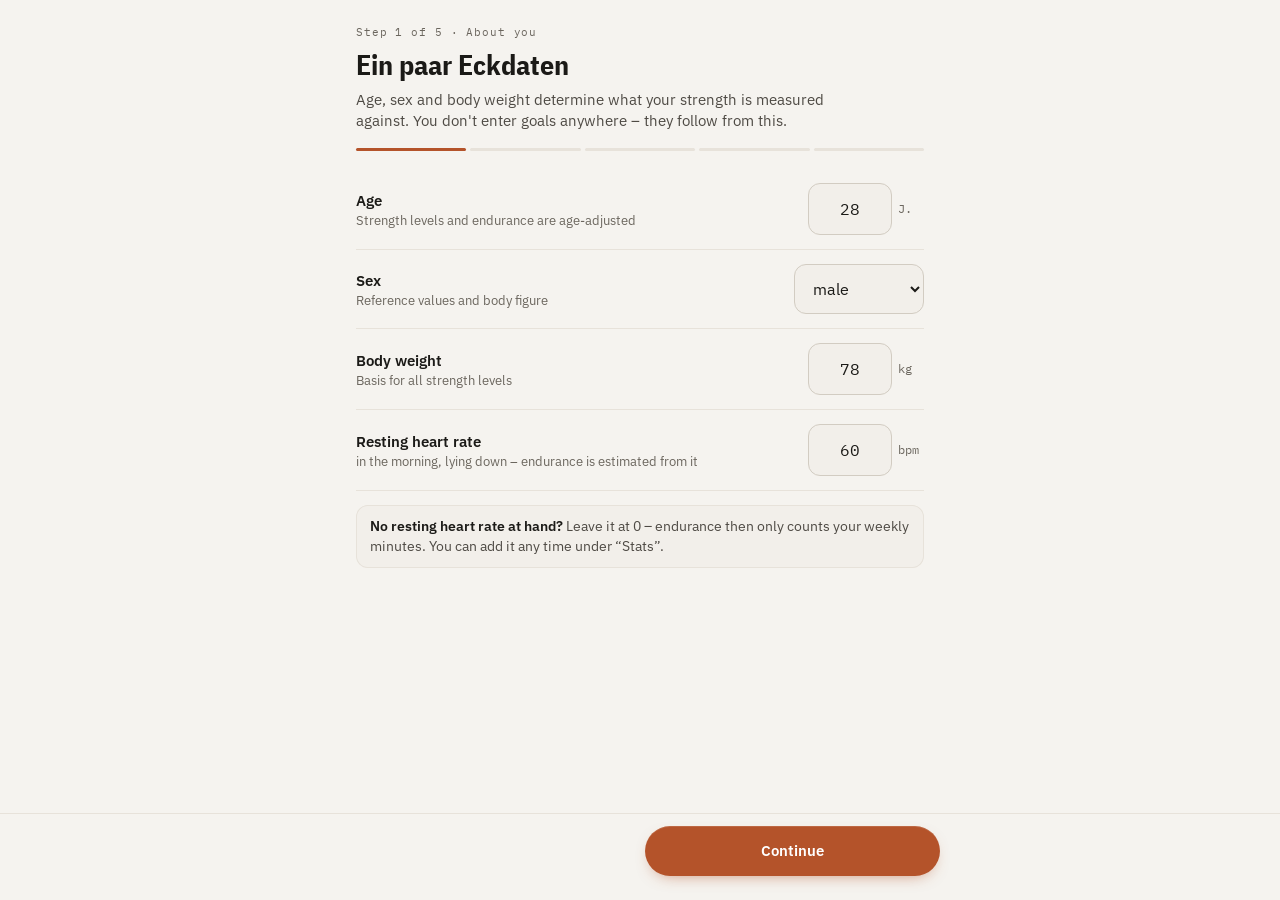
==== commit 54fa7021: "Schriften lokal statt von Google Fonts (live Version 422) IBM Plex (Sans, Sans Condensed, Mono) lieg" ====
--- a/app/index.html
+++ b/app/index.html
@@ -13,9 +13,8 @@
                           3d-viewer/anim-* werden erst bei Bedarf nachgeladen
 -->
 <title>Formwert</title>
-<link rel="preconnect" href="https://fonts.googleapis.com">
-<link rel="preconnect" href="https://fonts.gstatic.com" crossorigin>
-<link rel="stylesheet" href="https://fonts.googleapis.com/css2?family=IBM+Plex+Mono:wght@400;500;600&family=IBM+Plex+Sans+Condensed:wght@500;600;700&family=IBM+Plex+Sans:wght@400;500;600&display=swap">
+<!-- Schriften liegen lokal (fonts/): Laden von Google-Servern gibt die IP-Adresse weiter. -->
+<script src="fonts/schriften.js"></script>
 <link rel="stylesheet" href="css/1-basis.css">
 <link rel="stylesheet" href="css/2-designsystem.css">
 <link rel="stylesheet" href="css/3-seiten.css">
@@ -160,7 +159,7 @@
       <div class="card free-card">
         <div class="free-txt"><b>Freies Training</b><span>Leer starten, Übungen fügst du unterwegs hinzu.</span></div>
         <button class="btn ghost block wo-start" id="btn-start-empty">
-          <svg viewBox="0 0 24 24" fill="none" stroke="currentColor" stroke-width="2" stroke-linecap="round" stroke-linejoin="round" width="22" height="22"><path d="M6 5v14M18 5v14M3 8v8M21 8v8M6 12h12"/></svg>
+          <svg viewBox="0 0 24 24" fill="none" stroke="currentColor" stroke-width="2" stroke-linecap="round"><path d="M12 5v14M5 12h14"/></svg>
           Neues Training starten
         </button>
       </div>
--- a/app/css/4-anpassungen.css
+++ b/app/css/4-anpassungen.css
@@ -234,6 +234,7 @@
 .rk-row-y{display:flex;flex-direction:column;align-items:flex-start;gap:2px;padding-left:10px}
 .rk-you{font-size:12px;font-weight:800;color:#fff;background:var(--rkc);border-radius:999px;padding:3px 10px}
 .rk-you-p{font-size:11.5px;color:var(--ink-2)}
+.rk-row-v{font-size:12.5px;font-weight:700;color:var(--ink-2);white-space:nowrap}
 .rk-ladder-foot{margin-top:12px;font-weight:600;color:var(--ink-2)}
 .pr-burst[data-t="rank"]{--prc:var(--rkc)}
 .pr-thumb.rk{background:none}
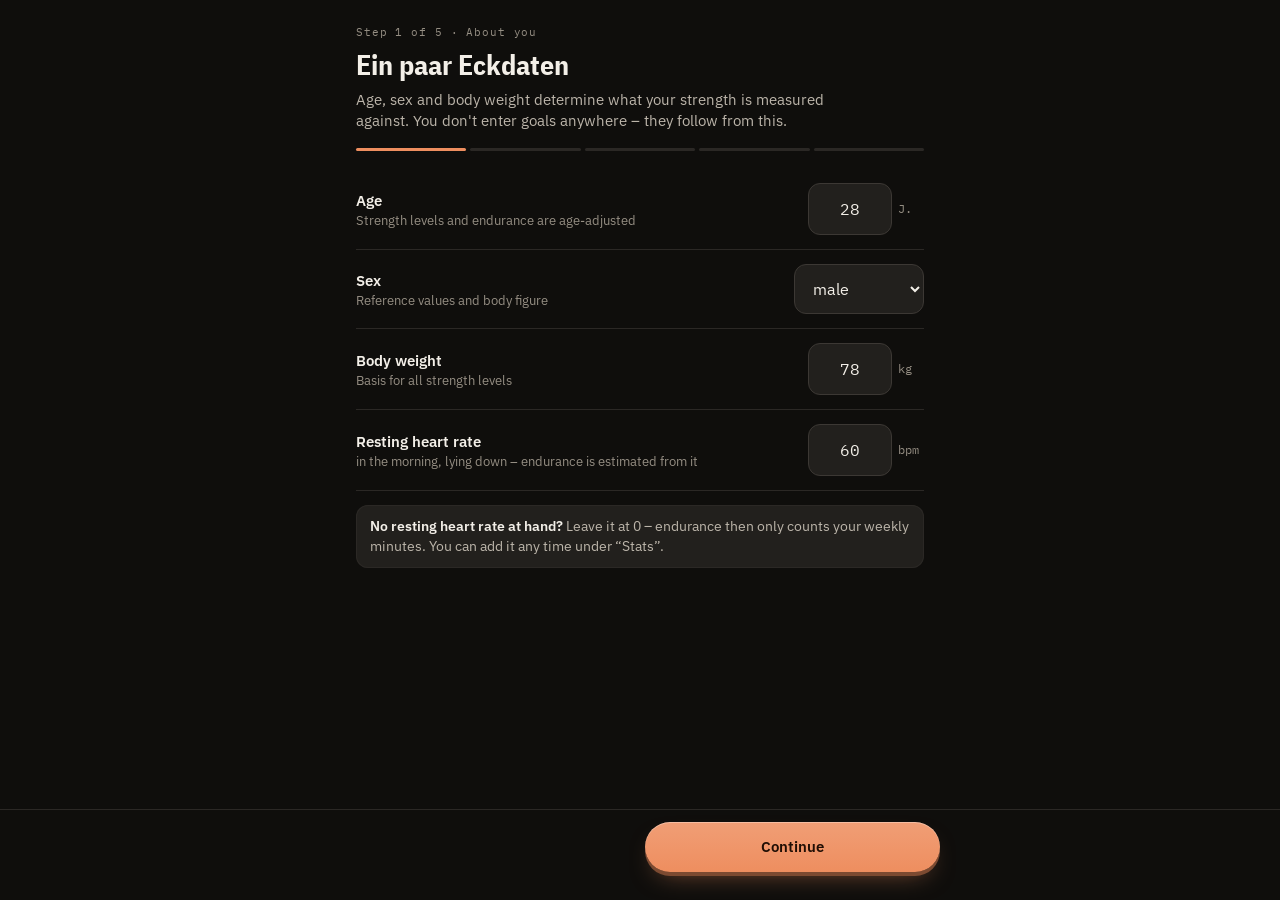
==== commit 206cafd0: "Neues Design v1: schwebende Navigation, Heute-Karte, Ränge-Tab, Mini-Player, Körper-Ansicht Rang Liv" ====
--- a/app/index.html
+++ b/app/index.html
@@ -14,12 +14,14 @@
 -->
 <title>Formwert</title>
 <!-- Schriften liegen lokal (fonts/): Laden von Google-Servern gibt die IP-Adresse weiter. -->
+<script>/* Erscheinungsbild vor dem ersten Zeichnen setzen - sonst blitzt beim Start kurz das helle Design auf. Standard ist dunkel. */try{var fwTh=localStorage.getItem("fw-theme")||"dark";if(fwTh==="dark"||fwTh==="light")document.documentElement.setAttribute("data-theme",fwTh);}catch(e){document.documentElement.setAttribute("data-theme","dark");}</script>
 <script src="fonts/schriften.js"></script>
 <link rel="stylesheet" href="css/1-basis.css">
 <link rel="stylesheet" href="css/2-designsystem.css">
 <link rel="stylesheet" href="css/3-seiten.css">
 <link rel="stylesheet" href="css/4-anpassungen.css">
 <link rel="stylesheet" href="css/5-vitrine.css">
+<link rel="stylesheet" href="css/6-neues-design.css">
 <div class="wrap">
   <div class="appbar">
     <div>
@@ -28,11 +30,13 @@
     </div>
     <span class="sync"><span class="dot" id="syncdot"></span><span id="synctxt">verbinde</span></span>
     <button class="iconbtn appbar-gear" id="btn-newex" type="button" aria-label="Neue Übung" hidden></button>
+    <button class="iconbtn appbar-search" id="tab-entdecken" type="button" aria-label="Übungen entdecken" aria-selected="false"><svg viewBox="0 0 24 24" fill="none" stroke="currentColor" stroke-width="1.9" stroke-linecap="round" stroke-linejoin="round"><circle cx="11" cy="11" r="7"/><path d="M21 21l-4.3-4.3"/></svg></button>
     <button class="iconbtn appbar-gear" id="btn-settings" type="button" aria-label="Einstellungen"></button>
   </div>
 
   <!-- ===== HEUTE ===== -->
   <section id="p-heute">
+    <div class="heute-karte" id="heute-karte"></div>
     <div class="hero" id="hero">
       <div class="hero-top">
         <div class="hero-main">
@@ -93,12 +97,13 @@
           <div class="vlpins" id="vlpins"></div>
         </div>
         <div class="vlmarks"><span class="st">nichts</span><span style="left:26.5%">Minimum</span><span style="left:48.4%">Optimum</span><span class="en">über Limit</span></div>
-        <div class="zonekey"><span><i style="background:var(--vol0)"></i>zu wenig</span><span><i style="background:var(--vol2)"></i>im Zielbereich</span><span><i style="background:var(--vol4)"></i>hoch</span></div>
       </div>
       <div class="mdetail" id="mdetail">Tipp eine Muskelgruppe an.</div>
     </div>
-    <h2 class="sec">Nach Körperregion <span>letzte 7 Tage · antippen für Details</span></h2>
+    <h2 class="sec">Nach Körperregion <span id="mlisthead">letzte 7 Tage · antippen für Details</span></h2>
+    <div class="chipbar" id="mlistmode"><button type="button" class="fchip" data-m="train" aria-pressed="true">Training</button><button type="button" class="fchip" data-m="mob" aria-pressed="false">Mobilität</button></div>
     <div class="card flush" id="mlist"></div>
+    <div class="card flush" id="moblist" hidden></div>
     <details class="infobox"><summary>Wie wird gezählt?</summary><div>
     <p class="note">Primärmuskeln zählen 1,0 Sätze, Sekundärmuskeln 0,5. Brust (oben/mitte/unten) und Schulter (vorn/seitlich/hinten) werden einzeln erfasst und auf der Figur entlang ihres Faserverlaufs getrennt dargestellt – diese Liste zeigt jede Gruppe mit ihren Marken für Minimum, Optimum und Erholungsgrenze.</p>
     <p class="note" style="padding:0 4px">Körperillustration: <a href="https://github.com/crmapache/js-rich-body-highlighter" target="_blank" rel="noopener" style="color:var(--ink-3)">js-rich-body-highlighter</a>, MIT-Lizenz.</p>
@@ -117,9 +122,6 @@
     </div>
     <details class="infobox"><summary>Rechenweg</summary><div><p class="formula" id="formulabox"></p></div></details>
 
-    <h2 class="sec"><span class="sec-t">Erfolge</span> <span id="erf-sum"></span></h2>
-    <div class="card erf-card" id="erfolge"></div>
-
     <h2 class="sec"><span class="sec-t">Bereiche</span> <span>Anteil am Formwert</span></h2>
     <div class="wgroup">
       <div class="card flush" id="sk-kraft"></div>
@@ -141,6 +143,16 @@
     <h2 class="sec">Einstellungen</h2>
     <div class="card flush" id="settings"></div>
     <div style="padding:0 4px"><button class="btn ghost block" id="btn-redo" style="margin-top:4px">Assessment neu machen</button></div>
+  </section>
+
+  <!-- ===== RÄNGE ===== -->
+  <section id="p-raenge" hidden>
+    <div id="rg-hero"></div>
+    <h2 class="sec"><span class="sec-t">Deine Rangkarten</span> <span id="rg-sum"></span></h2>
+    <div class="rg-grid" id="rg-grid"></div>
+    <div id="rg-offen"></div>
+    <h2 class="sec"><span class="sec-t">Erfolge</span> <span id="erf-sum"></span></h2>
+    <div class="card erf-card" id="erfolge"></div>
   </section>
 
   <!-- ===== TRAINING ===== -->
@@ -167,21 +179,23 @@
   </section>
 </div>
 
+<button class="wo-mini" id="wo-mini" type="button" hidden></button>
+
 <button class="fab" id="fab" aria-label="Eintragen">
   <svg viewBox="0 0 24 24" fill="none" stroke="currentColor" stroke-width="2.4" stroke-linecap="round"><path d="M12 5v14M5 12h14"/></svg>
 </button>
 
 <nav class="bottom" role="tablist">
   <button id="tab-heute" role="tab" aria-selected="true">
-    <svg viewBox="0 0 24 24" fill="none" stroke="currentColor" stroke-width="1.9" stroke-linecap="round" stroke-linejoin="round"><path d="M3 10.5 12 4l9 6.5V20a1 1 0 0 1-1 1h-5v-6H9v6H4a1 1 0 0 1-1-1z"/></svg>Heute</button>
-  <button id="tab-entdecken" role="tab" aria-selected="false">
-    <svg viewBox="0 0 24 24" fill="none" stroke="currentColor" stroke-width="1.9" stroke-linecap="round" stroke-linejoin="round"><circle cx="11" cy="11" r="7"/><path d="M21 21l-4.3-4.3"/></svg>Entdecken</button>
-  <button id="tab-training" role="tab" aria-selected="false">
-    <svg viewBox="0 0 24 24" fill="none" stroke="currentColor" stroke-width="1.9" stroke-linecap="round" stroke-linejoin="round"><path d="M6 5v14M18 5v14M3 8v8M21 8v8M6 12h12"/></svg>Training</button>
+    <svg viewBox="0 0 24 24" fill="none" stroke="currentColor" stroke-width="1.9" stroke-linecap="round" stroke-linejoin="round"><rect x="3.5" y="5" width="17" height="15.5" rx="4"/><path d="M3.5 10h17M8 3v4M16 3v4"/><circle cx="12" cy="15" r="1.4" fill="currentColor"/></svg><span>Heute</span></button>
   <button id="tab-koerper" role="tab" aria-selected="false">
-    <svg viewBox="0 0 24 24" fill="none" stroke="currentColor" stroke-width="1.9" stroke-linecap="round" stroke-linejoin="round"><circle cx="12" cy="4.5" r="2.5"/><path d="M12 7.5v7M12 7.5 6 10M12 7.5 18 10M12 14.5 9 21M12 14.5 15 21"/></svg>Körper</button>
+    <svg viewBox="0 0 24 24" fill="none" stroke="currentColor" stroke-width="1.9" stroke-linecap="round" stroke-linejoin="round"><circle cx="12" cy="4.5" r="2.5"/><path d="M12 7.5v7M12 7.5 6 10M12 7.5 18 10M12 14.5 9 21M12 14.5 15 21"/></svg><span>Körper</span></button>
+  <button id="tab-training" class="nav-start" role="tab" aria-selected="false" aria-label="Training">
+    <i class="nav-start-k"><svg viewBox="0 0 24 24" aria-hidden="true"><path d="M8 5.2v13.6c0 .8.9 1.3 1.6.9l10.4-6.8c.6-.4.6-1.3 0-1.7L9.6 4.4C8.9 3.9 8 4.4 8 5.2z" fill="currentColor"/></svg></i><span>Training</span></button>
+  <button id="tab-raenge" role="tab" aria-selected="false">
+    <svg viewBox="0 0 24 24" fill="none" stroke="currentColor" stroke-width="1.9" stroke-linecap="round" stroke-linejoin="round"><path d="M12 2.8l7.5 3v6.1c0 4.4-3.1 7.7-7.5 9.3-4.4-1.6-7.5-4.9-7.5-9.3V5.8z"/><path d="M12 7.6l1.4 2.8 3.1.4-2.3 2.1.6 3-2.8-1.5-2.8 1.5.6-3-2.3-2.1 3.1-.4z"/></svg><span>Ränge</span></button>
   <button id="tab-werte" role="tab" aria-selected="false">
-    <svg viewBox="0 0 24 24" fill="none" stroke="currentColor" stroke-width="1.9" stroke-linecap="round" stroke-linejoin="round"><path d="M4 20V10M10 20V4M16 20v-7M22 20H2"/></svg>Werte</button>
+    <svg viewBox="0 0 24 24" fill="none" stroke="currentColor" stroke-width="1.9" stroke-linecap="round" stroke-linejoin="round"><circle cx="12" cy="8.5" r="3.8"/><path d="M4.5 20.5c1.4-3.6 4.2-5.3 7.5-5.3s6.1 1.7 7.5 5.3"/></svg><span>Du</span></button>
 </nav>
 
 <div class="scrim" id="scrim"></div>
@@ -224,6 +238,7 @@
 <script src="assets/medal-manifest.js"></script>
 <script src="js/app/15f-vitrine.js"></script>
 <script src="js/app/15g-vitrine-hud.js"></script>
+<script src="js/app/15h-neues-design.js"></script>
 <script src="js/app/16-app-start.js"></script>
 
 </body></html>
--- a/app/css/1-basis.css
+++ b/app/css/1-basis.css
@@ -34,7 +34,19 @@
   --good:#2F7552; --good-soft:#E3F0E8; --warn:#8A5309; --warn-soft:#F7ECD8; --bad:#B0392C; --bad-soft:#F8E3E0;
   --body-fill:#E4E0D9; --body-passive:#D6D1C9; --body-line:#958E84;
   --z0:#2F5F8F; --z1:#2F7552; --z2:#B0392C;
-  --vol0:#B9B3AA; --vol1:#4E8F98; --vol2:#2F7552; --vol3:#C2650F; --vol4:#8A3A26;
+  --vol0:#B9B3AA; --vol1:#4E8F98; --vol2:#2F7552; --vol3:#4F6043; --vol4:#8A3A26;
+  /* vol3 war auf Orange gesetzt - passt nicht zur eigenen Farblogik in 08-training.js
+     (volColorRaw/_fwMixHex), die ausdruecklich ohne Gelb/Orange-Zwischenton von Gruen
+     zu dunklem Rotbraun ueberblenden soll (sonst blitzt am Muskelmodell und in der
+     Koerperregion-Liste ein Gelb/Orange auf, das nicht zur Farblogik passt). Jetzt ein
+     gedaempftes Oliv als echte Zwischenstufe zwischen Gruen und Rotbraun.
+  */
+  /* Trainingsvolumen auf der Muskelfigur + Legende. Fest fuer alle Designs, weil der
+     3D-Hintergrund immer dunkel ist. Zu wenig soll auffallen: 0 = Rot, ueber Gelb (m3dk)
+     in einem Zug nach Gruen bis Mint am Limit, ueber Limit ruhiges Violett. m3d1 nicht mehr
+     verwendet (war der harte Farbsprung genau an der Minimum-Marke - siehe .vlbar b.grad). */
+  --rec0:#D9483B; --rec1:#F2B84B; --rec2:#D8D35A; --rec3:#4FD17F;
+  --m3d0:#E2483B; --m3dk:#F2D15A; --m3d1:#3E9E63; --m3d2:#4FD17F; --m3d3:#8FE3A5; --m3d4:#9B7BE0;
   --sel-stroke:#6E2E12; --sel-stroke-2:#FBE3D5;
   --ex-pri:#C0392B; --ex-sec:var(--yellow);
   /* Ebenen: Karten liegen mit einer Haarlinie und einem sehr weichen Schatten auf dem Grund. */
@@ -61,7 +73,7 @@
   --good:#62B48A; --good-soft:#15291E; --warn:#E2AE4B; --warn-soft:#2E2412; --bad:#F07F6E; --bad-soft:#341A16;
   --body-fill:#1E1D1B; --body-passive:#282624; --body-line:#4C4843;
   --z0:#79A4D6; --z1:#62B48A; --z2:#F07F6E;
-  --vol0:#5C5852; --vol1:#58AAB5; --vol2:#62B48A; --vol3:#F0A45E; --vol4:#B8553B;
+  --vol0:#5C5852; --vol1:#58AAB5; --vol2:#62B48A; --vol3:#80936E; --vol4:#B8553B;
   --sel-stroke:#FFE3D2; --sel-stroke-2:#3A1A0A;
   --ex-pri:#F2503F; --ex-sec:var(--yellow);
   --card-sh:0 0 0 1px rgba(255,245,230,.055), 0 12px 30px -20px rgba(0,0,0,.9);
@@ -77,7 +89,7 @@
   --good:#62B48A; --good-soft:#15291E; --warn:#E2AE4B; --warn-soft:#2E2412; --bad:#F07F6E; --bad-soft:#341A16;
   --body-fill:#1E1D1B; --body-passive:#282624; --body-line:#4C4843;
   --z0:#79A4D6; --z1:#62B48A; --z2:#F07F6E;
-  --vol0:#5C5852; --vol1:#58AAB5; --vol2:#62B48A; --vol3:#F0A45E; --vol4:#B8553B;
+  --vol0:#5C5852; --vol1:#58AAB5; --vol2:#62B48A; --vol3:#80936E; --vol4:#B8553B;
   --sel-stroke:#FFE3D2; --sel-stroke-2:#3A1A0A;
   --ex-pri:#F2503F; --ex-sec:var(--yellow);
   --card-sh:0 0 0 1px rgba(255,245,230,.055), 0 12px 30px -20px rgba(0,0,0,.9);
@@ -261,7 +273,7 @@
 .minibar u{position:absolute;top:-2px;bottom:-2px;width:1.5px;background:var(--ink-3);opacity:.6}
 
 /* ---------- Körperkarte ---------- */
-.bodystage{display:flex;justify-content:center;align-items:flex-start;gap:6px;padding:4px 0 8px}.body3d{position:relative;border-radius:var(--r-sm);overflow:hidden;background:#0b0d0f;margin:2px 0 10px}.body3d iframe{width:100%;height:480px;border:0;display:block;background:#0b0d0f}.body3d-hint{position:absolute;left:0;right:0;bottom:0;text-align:center;font-family:var(--f-cond);font-weight:600;font-size:10.5px;letter-spacing:.06em;text-transform:uppercase;color:rgba(255,255,255,.7);padding:7px 0;pointer-events:none;background:linear-gradient(transparent,rgba(0,0,0,.4))}.body3d-loading{position:absolute;inset:0;display:flex;align-items:center;justify-content:center;color:rgba(255,255,255,.55);font-family:var(--f-cond);font-size:12.5px;letter-spacing:.05em;text-transform:uppercase}@media (max-width:420px){.body3d iframe{height:400px}}
+.bodystage{display:flex;justify-content:center;align-items:flex-start;gap:6px;padding:4px 0 8px}.body3d{position:relative;border-radius:var(--r-sm);overflow:hidden;background:#0b0d0f;margin:2px 0 10px}.body3d iframe{width:100%;height:480px;border:0;display:block;background:#0b0d0f}.body3d-hint{position:absolute;left:0;right:0;bottom:0;text-align:center;font-family:var(--f-cond);font-weight:600;font-size:10.5px;letter-spacing:.06em;text-transform:uppercase;color:rgba(255,255,255,.7);padding:7px 0;pointer-events:none;background:linear-gradient(transparent,rgba(0,0,0,.4))}.body3d-loading{position:absolute;inset:0;display:flex;align-items:center;justify-content:center;color:rgba(255,255,255,.55);font-family:var(--f-cond);font-size:12.5px;letter-spacing:.05em;text-transform:uppercase;animation:exanimPulse 1.4s ease-in-out infinite}@media (max-width:420px){.body3d iframe{height:400px}}
 .callout{background:var(--surface-2);border-radius:999px;padding:11px 18px;margin:2px 0 12px;min-height:24px;line-height:1.3;text-align:center}
 .callout b{display:inline;font-family:var(--f-body);font-weight:700;font-size:14.5px}
 .callout span{display:inline;font-size:12.5px;color:var(--ink-3);margin-left:6px}
@@ -366,8 +378,10 @@
 .vollegend{margin-top:12px}
 .vollegend .vlbar{position:relative;height:8px;border-radius:99px;overflow:hidden;display:flex}
 .vollegend .vlbar b{display:block;height:100%}
-.vollegend .vlbar b.grad{flex:1 1 auto;background:linear-gradient(90deg,var(--vol0),var(--vol1) 34%,var(--vol2) 62%,var(--vol3))}
-.vollegend .vlbar b.over{flex:0 0 22%;background:var(--vol4)}
+/* Vorher: harter Farbsprung genau bei 34% (Minimum-Marke), weil zwei Farben denselben
+   Prozentwert hatten - jetzt ein einziger durchgehender Verlauf ohne sichtbare Kante. */
+.vollegend .vlbar b.grad{flex:1 1 auto;background:linear-gradient(90deg,var(--m3d0),var(--m3dk) 34%,var(--m3d2) 62%,var(--m3d3))}
+.vollegend .vlbar b.over{flex:0 0 22%;background:var(--m3d4)}
 .vollegend .vlbar u{position:absolute;top:0;width:1.5px;height:100%;background:var(--surface);opacity:.9}
 .vollegend .vlbarwrap{position:relative}
 .vollegend .vlpins{position:absolute;inset:0;pointer-events:none}
@@ -445,6 +459,12 @@
 .fchip[aria-pressed="true"]{background:var(--accent);color:var(--accent-ink);box-shadow:none}
 .chipbar.wrap{flex-wrap:wrap;overflow-x:visible;padding-bottom:2px}
 .chipbar.wrap .fchip{padding:7px 12px;font-size:12.5px;min-height:32px}
+.chipbar-wrap{position:relative}
+.chipbar-fade{position:absolute;top:0;bottom:10px;width:26px;pointer-events:none;opacity:0;transition:opacity .15s}
+.chipbar-fade.l{left:0;background:linear-gradient(to right,var(--surface),transparent)}
+.chipbar-fade.r{right:0;background:linear-gradient(to left,var(--surface),transparent)}
+.chipbar-wrap.fl .chipbar-fade.l{opacity:1}
+.chipbar-wrap.fr .chipbar-fade.r{opacity:1}
 .exlist .grouplab{margin:0;padding:10px 16px 5px;background:var(--surface-2);border-bottom:1px solid var(--rule);position:sticky;top:0;z-index:1}
 .chipbar.sub{padding-top:0;padding-bottom:8px}
 /* "Staerkt zusaetzlich": Sehnen, Gelenke, Faehigkeiten. Bewusst als Text mit kurzer
@@ -454,7 +474,8 @@
 .exanim-box{position:relative;height:330px;border-radius:var(--r-md,16px);overflow:hidden;background:#0b0f14;margin:2px 0 8px}
 .exanim-frame{position:absolute;inset:0;width:100%;height:100%;border:0;display:block;opacity:0;transition:opacity .35s}
 .exanim-box.ready .exanim-frame{opacity:1}
-.exanim-load{position:absolute;inset:0;display:flex;align-items:center;justify-content:center;color:#8a97a8;font-size:13px}
+.exanim-load{position:absolute;inset:0;display:flex;align-items:center;justify-content:center;color:#8a97a8;font-size:13px;animation:exanimPulse 1.4s ease-in-out infinite}
+@keyframes exanimPulse{0%,100%{opacity:.55}50%{opacity:1}}
 .exanim-box.ready .exanim-load{display:none}
 .exanim-cap{margin:0 0 4px}
 .pluslead{margin:0 0 2px}
@@ -511,8 +532,14 @@
   display:flex;flex-direction:column;align-items:center;gap:6px;cursor:pointer;min-width:0}
 .disc-mcard[aria-pressed="true"]{background:color-mix(in srgb,var(--accent) 16%,var(--surface-2));box-shadow:inset 0 0 0 1.5px var(--accent)}
 .disc-mcard svg{width:100%;max-width:86px;height:auto}
+/* Koerper-Piktogramm der Kategorie-Kacheln: schlichte Grundform + die hervorgehobene Region
+   in der Akzentfarbe - ersetzt den vorherigen 3D-Schnappschuss-Ausschnitt (siehe 06-entdecken.js). */
+.reg-icon-base{fill:var(--ink-3);opacity:.55}
+.reg-icon-hl{fill:var(--accent)}
 .disc-mcard span{font-family:var(--f-cond);font-weight:600;font-size:11.5px;color:var(--ink-2);text-align:center;
-  overflow:hidden;text-overflow:ellipsis;white-space:nowrap;max-width:100%}
+  /* Zwei Zeilen statt abgeschnittenem Text mit "..." - lange Namen wie "Rückenstrecker"
+     passten in einer Zeile nicht in die schmale Kachel und wurden mitten im Wort abgeschnitten. */
+  overflow:hidden;display:-webkit-box;-webkit-line-clamp:2;-webkit-box-orient:vertical;white-space:normal;max-width:100%;line-height:1.25}
 .disc-exgrid{display:flex;flex-direction:column;gap:12px;margin:8px 0 18px}
 .disc-excard{position:relative;background:var(--surface-2);border-radius:var(--r-sm);padding:10px;cursor:pointer;
   display:flex;flex-direction:column;min-width:0}
--- a/app/css/3-seiten.css
+++ b/app/css/3-seiten.css
@@ -133,11 +133,57 @@
 .rc-add-row .rc-add-ic{width:36px;height:36px;margin:0;flex:none;background:var(--surface-2)}
 .rc-add-row:active{background:var(--surface-2)}
 .rc-tools{display:flex;justify-content:flex-end;margin-top:-4px}
+/* Vorlagen: Zeile in der Einheiten-Liste + Auswahl-Blatt (sheetTemplates, 10-routinen.js) */
+.rc-tpl-row{margin-top:calc(-1 * var(--s1))}
+.rc-tpl-txt{display:flex;flex-direction:column;gap:1px;min-width:0}
+.rc-tpl-txt small{font-weight:400;font-size:12.5px;color:var(--ink-3)}
+.tpl-list{display:flex;flex-direction:column;gap:var(--s2)}
+.tpl-item{display:flex;flex-direction:column;align-items:stretch;gap:10px;width:100%;margin:0;padding:10px 10px 14px;
+  text-align:left;font:inherit;color:inherit;cursor:pointer;border:0}
+.tpl-item:active{background:var(--surface-2)}
+/* Grosses Vorschaubild oben ueber die ganze Kartenbreite, Text darunter. */
+.tpl-item .tpl-fig{width:100%;height:250px;position:relative;padding:0;border-radius:var(--r-md)}
+.tpl-txt{flex:1;min-width:0;display:flex;flex-direction:column;gap:3px;padding:0 4px}
+.tpl-txt b{font-family:var(--f-cond);font-weight:600;font-size:18px;line-height:1.2}
+.tpl-desc{font-size:12.5px;line-height:1.4;color:var(--ink-3)}
+.tpl-meta{font-size:13px;color:var(--ink-2);font-variant-numeric:tabular-nums}
+.tpl-mus{display:flex;flex-wrap:wrap;align-items:center;gap:2px 10px;margin:2px 0}
+.tpl-mus em{font-style:normal;font-size:12.5px;font-weight:600;color:var(--ink-2)}
+.tpl-mus .ed-m{display:inline-flex;align-items:center;gap:4px;font-size:12.5px;color:var(--ink-2)}
+.tpl-mus .ed-m i{width:8px;height:8px;border-radius:50%;flex:none}
+.tpl-more{font-size:12px;color:var(--ink-3)}
+.tpl-slide{position:absolute;inset:10px 8px 22px;display:flex;justify-content:center;gap:4%;opacity:0;transition:opacity .45s ease}
+.tpl-slide.on{opacity:1}
+.tpl-slide svg{flex:0 1 auto;max-width:48%;height:100%;isolation:isolate}
+.tpl-slide:not(.tpl-slide-all) svg{max-width:100%;width:auto}
+.tpl-dots{position:absolute;left:0;right:0;bottom:8px;display:flex;justify-content:center;gap:5px}
+.tpl-dots i{width:6px;height:6px;border-radius:50%;background:var(--ink-3);opacity:.35}
+.tpl-dots i.on{opacity:1;background:var(--accent)}
+.tpl-dots i.vid{border-radius:1px}
+/* Animation im Kartenbild: nur zum Ansehen (Antippen oeffnet die Vorschau, kein Drehen). Unten
+   ueber den Rand hinaus gezogen, damit Bedienhinweis und Knoepfe des Betrachters abgeschnitten
+   sind - die Karte ist selbst der Knopf. */
+.tpl-item .tpl-fig{overflow:hidden}
+.tpl-slide .exanim{position:absolute;inset:-10px -8px -80px;margin:0;pointer-events:none}
+.tpl-slide .exanim-box{height:100%;margin:0;border-radius:var(--r-md)}
+.tpl-slide .exanim-cap{display:none}
+.tpl-slide.has-anim svg{display:none}
+.tpl-item .tpl-dots{z-index:2}
+.tpl-now{font-size:13.5px;color:var(--accent);font-weight:600;min-height:1.3em;overflow:hidden;text-overflow:ellipsis;white-space:nowrap}
+@media (prefers-reduced-motion: reduce){.tpl-slide{transition:none}}
+.tpl-pv-meta{display:flex;flex-wrap:wrap;gap:4px 14px;font-size:13px;color:var(--ink-2);margin-top:6px;font-variant-numeric:tabular-nums}
+.tpl-step{width:100%;font:inherit;color:inherit;text-align:left;background:none;border:0;border-bottom:1px solid var(--rule);cursor:pointer;gap:10px}
+.tpl-steps .tpl-step:last-child{border-bottom:0}
+.tpl-no{flex:none;width:22px;text-align:center;font-family:var(--f-cond);font-weight:600;font-size:14px;color:var(--ink-3)}
+.tpl-stepfig{flex:none;width:34px;height:56px;border-radius:var(--r-sm);background:var(--surface-2);display:flex;align-items:center;justify-content:center;overflow:hidden}
+.tpl-stepfig svg{width:100%;height:100%;display:block}
+.tpl-muslist .row{padding:9px 16px}
 .rc-item.sorting{box-shadow:var(--card-sh),inset 0 0 0 1.5px var(--rule-2)}
 .free-card{display:flex;flex-direction:column;gap:var(--s3)}
 .free-txt b{display:block;font-family:var(--f-cond);font-weight:600;font-size:17.5px}
 .free-txt span{display:block;font-size:13.5px;color:var(--ink-3);margin-top:2px}
 .wo-start{font-size:15.5px;min-height:52px}
+.wo-start svg{width:20px;height:20px;flex:none}
 
 /* Laufende Einheit */
 body.wo-live #session-wrap>.card.flush{border-radius:var(--r);box-shadow:var(--card-sh)}
@@ -220,6 +266,19 @@
 .disc-thumbs{flex:0 0 96px;gap:0;background:var(--surface-2);border-radius:12px;padding:6px 2px;align-self:stretch}
 .disc-thumb{background:transparent;padding:0;border-radius:0}
 .disc-thumb svg{max-width:none;width:100%;height:84px}
+/* Karte mit 3D-Standbild: erst die Bewegung, seitlich gewischt die Muskelfiguren (06-entdecken.js) */
+.disc-slidewrap{flex:0 0 96px;position:relative;align-self:stretch;display:flex;min-width:0}
+.disc-slide{flex:1;min-width:0;display:flex;overflow-x:auto;scroll-snap-type:x mandatory;overscroll-behavior-x:contain;
+  scrollbar-width:none;background:var(--surface-2);border-radius:12px}
+.disc-slide::-webkit-scrollbar{display:none}
+.disc-slide>.disc-pose,.disc-slide>.disc-thumbs{flex:0 0 100%;scroll-snap-align:start;scroll-snap-stop:always}
+.disc-slide>.disc-thumbs{background:transparent;border-radius:0}
+.disc-pose{display:flex;align-items:center;justify-content:center;padding:6px 4px 12px}
+.disc-pose img{width:100%;height:100%;max-height:90px;object-fit:contain;display:block}
+.disc-dots{position:absolute;left:0;right:0;bottom:4px;display:flex;justify-content:center;gap:4px;pointer-events:none}
+.disc-dots i{width:5px;height:5px;border-radius:50%;background:var(--ink-2);opacity:.3;transition:opacity var(--t-fast) var(--ease)}
+.disc-dots i.on{opacity:.85}
+@media (max-width:370px){.disc-slidewrap{flex-basis:80px}}
 .disc-extxt{flex:1;min-width:0;display:flex;flex-direction:column;justify-content:center;gap:3px;padding:2px 0}
 .disc-excard b{font-family:var(--f-cond);font-weight:600;font-size:16.5px;line-height:1.25;margin:0;white-space:normal;
   display:-webkit-box;-webkit-line-clamp:2;-webkit-box-orient:vertical;overflow:hidden}
@@ -308,3 +367,60 @@
 .pick[aria-pressed="true"]{background:var(--accent-soft)}
 .progress i.done{background:var(--accent)}
 .setpage-group{font-family:var(--f-body);font-weight:600;font-size:12px;letter-spacing:.05em}
+/* Körper-Tab: Mobilitätsansicht. Balken zweigeteilt – gehalten (grün) und bewegt (blau). */
+#mlistmode{padding-bottom:8px}
+.mobbar i.st{background:var(--green)}
+.mobbar i.dy{background:var(--blue)}
+.mobsum{background:var(--surface-2)}
+.mobhint{padding:12px 16px;margin:0}
+.mobdet{padding:4px 16px 12px;border-bottom:1px solid var(--rule);background:var(--surface-2)}
+.card.flush .mobdet .grouplab{padding:10px 0 4px;background:none;border:0}
+.mobdet-row{display:flex;justify-content:space-between;gap:12px;font-size:13.5px;padding:4px 0;color:var(--ink-2)}
+.mobdet-row b{font-family:var(--f-mono);font-weight:400;font-size:13px;white-space:nowrap}
+.mobdet .chipbar{padding-bottom:0}
+.mobprog{display:flex;align-items:center;gap:10px;padding:0 var(--s4) 12px;font-size:12.5px;color:var(--ink-3)}
+.mobprog .minibar{flex:1}
+.mobprog span{white-space:nowrap;font-variant-numeric:tabular-nums}
+.dsec-body .mobmore{margin:10px var(--s4) 14px}
+
+/* "Naechstes Ziel" auf Heute (15g-vitrine-hud.js, renderNextGoal) */
+.nextgoal{display:flex;align-items:center;gap:var(--s3);width:100%;text-align:left;font:inherit;color:inherit;border:0;cursor:pointer}
+.nextgoal[hidden]{display:none}
+.nextgoal .ng-ic{flex:none;width:52px;height:56px;display:grid;place-items:center}
+.nextgoal .ng-ic svg{display:block;max-width:100%;max-height:100%}
+.nextgoal .ng-tx{flex:1;min-width:0;display:flex;flex-direction:column;gap:2px}
+.nextgoal .ng-eye{font-size:11.5px;font-weight:600;letter-spacing:.06em;text-transform:uppercase;color:var(--ink-3)}
+.nextgoal b{font-family:var(--f-cond);font-size:17px;font-weight:600;line-height:1.25}
+.nextgoal .ng-sub{font-size:13.5px;color:var(--ink-2);line-height:1.35}
+.nextgoal .pbar{margin-top:6px}
+.nextgoal:active{transform:scale(.99)}
+
+/* ---------- Erholung (Koerper-Tab, Umschalter "Trainingsvolumen | Erholung") ---------- */
+.bodymode{margin-bottom:12px}
+.reclegend{margin-top:12px}
+.reclegend .rlbar{height:8px;border-radius:99px;background:linear-gradient(90deg,var(--rec0),var(--rec1) 50%,var(--rec2) 97%,var(--rec3) 97%)}
+.reclegend .rlmarks{display:flex;justify-content:space-between;margin-top:5px;font-size:10.5px;color:var(--ink-3);font-weight:500}
+.bodymode button[aria-selected="true"]{background:var(--ink);color:var(--surface);box-shadow:none}
+.recsum{padding:14px 16px}
+.recsum-row{display:flex;gap:10px}
+.recsum .rs{flex:1;min-width:0;border-radius:var(--r-sm);padding:10px 12px;background:var(--surface-2)}
+.recsum .rs b{display:block;font-family:var(--f-cond);font-size:26px;font-weight:700;line-height:1.1;font-variant-numeric:tabular-nums}
+.recsum .rs span{font-size:12px;color:var(--ink-3)}
+.recsum .rs.ok b{color:var(--good)} .recsum .rs.busy b{color:var(--warn)}
+.recsum-next{font-size:13px;color:var(--ink-2);margin:12px 2px 0}
+.recrow2{display:flex;align-items:center;gap:12px;width:100%;text-align:left;background:none;border:0;border-bottom:1px solid var(--rule);
+  padding:12px 16px;color:inherit;font:inherit;cursor:pointer}
+.recrow2:last-child{border-bottom:0}
+.recrow2:active{background:var(--surface-2)}
+.recrow2 .rr-main{flex:1;min-width:0}
+.recrow2 .rr-top{display:flex;justify-content:space-between;gap:8px;align-items:baseline}
+.recrow2 .rr-top b{font-weight:600;font-size:14.5px}
+.recrow2 .rr-top em{font-style:normal;font-size:13px;font-weight:600;white-space:nowrap;font-variant-numeric:tabular-nums}
+.recrow2 .recbar{margin:7px 0 5px}
+.recrow2 .rr-sub{font-size:12px;color:var(--ink-3)}
+.recready{display:flex;flex-wrap:wrap;gap:8px}
+.recready .rchip{border:0;font:inherit;font-size:13px;font-weight:600;padding:7px 12px;border-radius:99px;cursor:pointer;
+  background:color-mix(in srgb,var(--rec3) 18%,var(--surface));color:var(--ink);box-shadow:inset 0 0 0 1px color-mix(in srgb,var(--rec3) 45%,transparent)}
+.recready .rchip.idle{background:var(--surface-2);color:var(--ink-3);box-shadow:inset 0 0 0 1px var(--rule)}
+.recready .rgrp{width:100%;font-size:11.5px;font-weight:600;letter-spacing:.04em;text-transform:uppercase;color:var(--ink-3);margin-top:4px}
+.recready .rgrp:first-child{margin-top:0}
--- a/app/css/4-anpassungen.css
+++ b/app/css/4-anpassungen.css
@@ -99,6 +99,11 @@
 .ed-in span{font-size:11px;font-weight:600;color:var(--ink-3);text-align:center}
 .ed-in input{min-height:42px;padding:4px 6px;text-align:center;font-size:16px;width:100%}
 .ed-side{grid-area:side;display:flex;flex-direction:column;align-items:center;gap:2px}
+/* Speichern/Löschen bleiben beim Scrollen durch lange Übungslisten sichtbar, statt erst am
+   Ende des Blatts erreichbar zu sein. */
+.ed-stickybar{position:sticky;bottom:-20px;z-index:2;background:var(--surface);
+  margin:14px -16px -20px;padding:10px 16px 20px;border-top:1px solid var(--rule)}
+.ed-stickybar .btn+.btn{margin-top:8px}
 .focus-list .row:last-child{border-bottom:0}
 .focusmap svg{max-width:165px}
 .ed-name{cursor:pointer}
@@ -250,6 +255,9 @@
 .erf-row::-webkit-scrollbar{display:none}
 .erf-row .md-item{min-width:64px}
 .erf-row .md-item>span{font-size:10.5px;color:var(--ink-3);text-align:center;line-height:1.2}
+.erf-row .md-item.tap{cursor:pointer;border-radius:10px}
+.erf-row .md-item.tap:active{opacity:.7}
+.erf-row .md-item.tap:focus-visible{outline:2px solid var(--accent);outline-offset:2px}
 .erf-next{display:flex;align-items:center;gap:8px;margin-top:12px;padding:8px 10px;border-radius:10px;background:var(--surface-2);font-size:13px;color:var(--ink-2)}
 .erf-next svg{flex:none}
 .md-item{display:flex;flex-direction:column;align-items:center;gap:2px}
@@ -268,3 +276,8 @@
 .pr-thumb.rk{overflow:visible}
 .rk-card-b,.rk-row-b,.pr-bm-m.rk{overflow:visible}
 .rk-card-b svg{width:64px;height:64px}
+/* Eigener Fortschritt an Maschinen (15e-raenge.js, exOwnProgressEl) */
+.rk-own{display:flex;flex-direction:column;gap:2px;margin:-4px 0 12px;padding:10px 14px;border-radius:var(--r-sm);background:var(--good-soft)}
+.rk-own b{font-size:14.5px;font-weight:600;color:var(--good)}
+.rk-own span{font-size:13px;color:var(--ink-2)}
+.rk-own .rk-own-n{font-size:12px;color:var(--ink-3);margin-top:2px}
--- a/app/css/5-vitrine.css
+++ b/app/css/5-vitrine.css
@@ -74,3 +74,163 @@
 .vt-sheet .in{width:100%;max-width:600px;margin:0 auto;background:var(--vt-card);border-radius:22px 22px 0 0;padding:16px 14px calc(24px + env(safe-area-inset-bottom,0px));max-height:75%;overflow:auto}
 .vt-sheet h3{margin:0 0 10px;font-size:16px;color:#f2f3f4}
 @media (prefers-reduced-motion:reduce){.vt-stage .glow,.vt-stage .big{animation:none}.vt-detail{transition:none}}
+/* Detailseite: antippbare Stufen + "Dein Stand" */
+.vt-detail{overflow-y:auto;-webkit-overflow-scrolling:touch;overscroll-behavior-y:contain;scrollbar-width:none}
+.vt-detail::-webkit-scrollbar{display:none}
+.vt-detail .vt-top{position:sticky;top:0;z-index:2;background:#0b0c0e}
+.vt-stage{flex:none;height:min(300px,36vh);min-height:220px}
+.vt-dscroll{flex:none}
+.vt-tiers{gap:6px}
+.vt-tiers .t{width:62px;background:none;border:1px solid transparent;border-radius:12px;padding:5px 2px 4px;cursor:pointer;color:var(--vt-dim);font-size:10px;line-height:1.25;transition:background .15s,border-color .15s}
+.vt-tiers .t .nm{font-weight:600}
+.vt-tiers .t .lv{font-size:9.5px;opacity:.85;white-space:nowrap;overflow:hidden;text-overflow:ellipsis}
+.vt-tiers .t.sel{background:var(--vt-card);border-color:#4a5058;color:#fff}
+.vt-tiers .t.sel.off svg{opacity:.55}
+.vt-tiers .t:focus-visible{outline:2px solid #fff;outline-offset:1px}
+.vt-dhead .tx .st{margin-top:6px;font-weight:600;color:#f2f3f4}
+.vt-dhead .tx .st.ok{color:var(--vt-ok)}
+.vt-stand{margin-top:14px;border-top:1px solid var(--vt-line);padding-top:10px}
+.vt-stand .hd{font-size:12px;font-weight:600;letter-spacing:.06em;text-transform:uppercase;color:var(--vt-dim);margin-bottom:4px}
+.vt-stand .rw{display:flex;align-items:center;gap:10px;padding:7px 0;font-size:14px;border-bottom:1px solid rgba(255,255,255,.04)}
+.vt-stand .rw:last-child{border-bottom:0}
+.vt-stand .rw .l{flex:1;min-width:0;color:#d6d9dc}
+.vt-stand .rw .v{font-weight:600;text-align:right}
+.vt-stand .rw .ck{width:18px;text-align:center;font-weight:700;color:var(--vt-dim)}
+.vt-stand .rw.ok .ck{color:var(--vt-ok)}
+.vt-stand .rw.no .v{color:var(--vt-dim)}
+.vt-stand .rw.sum .l{font-weight:600;color:#f2f3f4}
+.vt-stand .nt{font-size:12.5px;color:var(--vt-dim);padding-top:6px}
+@media (max-height:700px){.vt-stage .big{width:150px}}
+
+/* Abzeichen: Sammlungs-Karten mit aufgefaecherten Medaillen */
+.vt-set{display:flex;align-items:center;gap:14px;width:100%;text-align:left;background:linear-gradient(135deg,color-mix(in srgb,var(--tc,#555) 10%,var(--vt-card)),var(--vt-card) 60%);
+  border:1px solid var(--vt-line);border-radius:18px;padding:14px 12px 14px 8px;margin-bottom:10px;cursor:pointer;position:relative;overflow:hidden}
+.vt-set.on{border-color:color-mix(in srgb,var(--tc) 45%,var(--vt-line))}
+.vt-set.full{box-shadow:inset 0 0 18px color-mix(in srgb,var(--tc) 30%,transparent)}
+.vt-set .tx{flex:1;min-width:0}
+.vt-set .tx b{display:block;font-size:16px;font-weight:600}
+.vt-set .tx>span{display:block;font-size:12.5px;color:var(--vt-dim)}
+.vt-set .tx .ct{margin-top:4px;font-weight:600;color:#f2f3f4;font-size:12px}
+.vt-set .chev{color:var(--vt-dim);flex:none}
+.vt-bar{height:6px;border-radius:99px;background:#262a2f;margin-top:8px;overflow:hidden}
+.vt-bar i{display:block;height:100%;border-radius:inherit}
+.vt-fan{flex:none;position:relative;isolation:isolate;z-index:0;width:calc(50px + (var(--n) - 1) * 24px);height:62px}
+.vt-fan .fm{position:absolute;top:4px;left:calc(var(--j,0) * 1px);transform:rotate(var(--rot));transform-origin:50% 90%;filter:drop-shadow(0 4px 6px rgba(0,0,0,.55))}
+.vt-fan .fm svg{display:block;width:50px;height:50px}
+.vt-fan .fm:nth-child(1){left:0}.vt-fan .fm:nth-child(2){left:24px}.vt-fan .fm:nth-child(3){left:48px}.vt-fan .fm:nth-child(4){left:72px}.vt-fan .fm:nth-child(5){left:96px}
+.vt-set.legend{cursor:default;padding:16px 12px 16px 8px;background:radial-gradient(120% 140% at 0% 0%,rgba(255,111,168,.16),transparent 55%),radial-gradient(120% 140% at 100% 100%,rgba(122,107,255,.14),transparent 55%),var(--vt-card);border-color:rgba(255,111,168,.35)}
+.vt-set.legend .vt-fan{width:calc(54px + 4 * 17px);height:66px}
+.vt-set.legend .vt-fan .fm svg{width:54px;height:54px}
+.vt-set.legend .vt-fan .fm:nth-child(2){left:17px}.vt-set.legend .vt-fan .fm:nth-child(3){left:34px}.vt-set.legend .vt-fan .fm:nth-child(4){left:51px}.vt-set.legend .vt-fan .fm:nth-child(5){left:68px}
+.vt-set.legend .tx b{background:linear-gradient(90deg,#FFD84A,#FF6FA8);-webkit-background-clip:text;background-clip:text;color:transparent}
+
+/* Geheim: Aufnaeher-Titel */
+.vt-h{text-align:center;display:flex;flex-direction:column;align-items:center;gap:2px}
+.vt-wt{font-size:12px;font-weight:600;color:#ffcf6b;letter-spacing:.02em}
+.vt-tgrid{display:grid;grid-template-columns:repeat(3,1fr);gap:8px}
+.vt-tcard{background:var(--vt-card);border:1px solid var(--vt-line);border-radius:16px;padding:12px 6px 10px;display:flex;flex-direction:column;align-items:center;gap:6px;cursor:pointer;text-align:center;min-width:0}
+.vt-tcard b{font-size:12.5px;font-weight:600;line-height:1.2}
+.vt-tcard span{font-size:10.5px;color:var(--vt-dim);line-height:1.3}
+.vt-tcard.on{background:radial-gradient(circle at 50% 30%,#23272d,var(--vt-card))}
+.vt-tcard.worn{border-color:#c9a13a;box-shadow:inset 0 0 12px rgba(228,174,28,.2)}
+.vt-patch{border-radius:50%;display:grid;place-items:center;flex:none;position:relative;
+  background:radial-gradient(circle at 35% 30%,#3a4552,#1c232b 70%);box-shadow:0 0 0 3px #11151a,0 0 0 5px #6b7a8a,0 6px 12px rgba(0,0,0,.5);
+  outline:2px dashed rgba(255,255,255,.35);outline-offset:-7px}
+.vt-patch span{font-weight:800;color:#e8edf2}
+.vt-patch.locked{background:radial-gradient(circle at 35% 30%,#23272c,#141619 70%);box-shadow:0 0 0 3px #0e1013,0 0 0 5px #2c3136;outline-color:rgba(255,255,255,.12)}
+.vt-patch.locked span{color:#4a5058}
+.vt-patch.img{background:none;box-shadow:none;outline:0;border-radius:0}
+.vt-patch img{width:100%;height:100%;object-fit:contain;filter:drop-shadow(0 5px 8px rgba(0,0,0,.55))}
+.vt-worn{display:flex;align-items:center;gap:14px;width:100%;text-align:left;background:linear-gradient(135deg,rgba(228,174,28,.14),var(--vt-card) 60%);border:1px solid rgba(228,174,28,.4);border-radius:18px;padding:12px 14px;margin:6px 0 4px;cursor:pointer}
+.vt-worn .tx span{display:block;font-size:11.5px;color:var(--vt-dim);text-transform:uppercase;letter-spacing:.06em;font-weight:600}
+.vt-worn .tx b{font-size:17px}
+.vt-sheet .tsheet{display:flex;flex-direction:column;align-items:center;text-align:center;padding-top:24px}
+.vt-sheet .tsheet h3{margin:14px 0 4px;font-size:20px}
+.vt-sheet .tsheet .vt-note{max-width:34ch}
+.vt-btn.primary{background:#fff;color:#000;border-color:#fff}
+
+/* Legende-Trophaee (15g-vitrine-hud.js, trophySvg) */
+.lt{display:block;overflow:visible}
+.lt .lt-ring .lit{opacity:0;transition:opacity .35s ease}
+.lt .lt-ring.on .lit{opacity:1}
+.lt .lt-ring{transform-box:view-box}
+.lt .lt-ring.pop{animation:ltPop .7s cubic-bezier(.2,1.5,.4,1)}
+@keyframes ltPop{0%{transform:scale(1)}35%{transform:scale(1.14)}100%{transform:scale(1)}}
+.lt .lt-tw{opacity:0}
+.lt.anim .lt-sheen{animation:ltSheen 3.8s ease-in-out infinite}
+.lt.anim .lt-tw{animation:ltTw 2.6s ease-in-out infinite}
+@keyframes ltSheen{0%,55%{transform:skewX(-18deg) translateX(0)}100%{transform:skewX(-18deg) translateX(1500px)}}
+@keyframes ltTw{0%,100%{opacity:0}50%{opacity:1}}
+.vt-set.legend .vt-trophy{flex:none;width:76px;display:grid;place-items:center;margin:-4px 0 -4px 4px}
+.vt-set.legend.done{border-color:rgba(255,216,74,.55);box-shadow:inset 0 0 22px rgba(255,111,168,.22)}
+.vt-set.legend .tx .dt{font-size:11.5px;color:#FFD84A;margin-top:2px}
+.vt-lgrings{display:flex;flex-direction:column;gap:2px;margin:6px 0 0}
+.vt-lgrings .rw{display:flex;align-items:center;gap:10px;padding:8px 2px;border-bottom:1px solid rgba(255,255,255,.05);font-size:14px}
+.vt-lgrings .rw:last-child{border-bottom:0}
+.vt-lgrings .dot{width:14px;height:14px;border-radius:50%;border:3px solid #4A5058;flex:none;box-sizing:border-box}
+.vt-lgrings .l{flex:1;min-width:0;color:#d6d9dc}
+.vt-lgrings .v{font-weight:600;font-variant-numeric:tabular-nums}
+.vt-lgrings .rw.ok .v{color:var(--vt-ok)}
+.vt-lgsheet{display:flex;flex-direction:column;align-items:center;text-align:center;padding-top:8px}
+.vt-lgsheet h3{margin:10px 0 2px;font-size:20px}
+.vt-lgsheet .in2{width:100%;text-align:left}
+@media (prefers-reduced-motion:reduce){.lt.anim .lt-sheen,.lt.anim .lt-tw,.lt .lt-ring.pop{animation:none}}
+.vt-set.legend{cursor:pointer}
+/* Feiern: Sammlung komplett (klein) und Legende (Vollbild) */
+.lg-ov{position:fixed;inset:0;z-index:100;display:grid;place-items:center;overflow:hidden;opacity:0;transition:opacity .3s ease;
+  -webkit-tap-highlight-color:transparent;font-family:var(--f-body,system-ui,sans-serif);color:#f2f3f4;
+  padding:env(safe-area-inset-top,0px) 16px env(safe-area-inset-bottom,0px)}
+.lg-ov.on{opacity:1}
+.lg-ov.out{opacity:0;transition:opacity .3s ease}
+.lg-ov.set,.lg-ov.medal{background:rgba(8,9,11,.62);-webkit-backdrop-filter:blur(3px);backdrop-filter:blur(3px)}
+.lg-card{display:flex;flex-direction:column;align-items:center;text-align:center;gap:6px;width:min(88vw,320px);padding:20px 18px 18px;border-radius:24px;
+  background:radial-gradient(120% 90% at 50% 0%,color-mix(in srgb,var(--tc) 22%,#16181b),#16181b 70%);border:1px solid color-mix(in srgb,var(--tc) 55%,#2a2e33);
+  box-shadow:0 20px 50px -16px rgba(0,0,0,.8),0 0 40px -10px var(--tc);transform:translateY(24px) scale(.9);transition:transform .45s cubic-bezier(.2,1.35,.4,1)}
+.lg-ov.on .lg-card{transform:none}
+.lg-card .lg-h{font-size:21px;font-weight:700;margin-top:4px}
+.lg-card .lg-s{font-size:13px;color:#8b9199;line-height:1.4;max-width:30ch}
+.lg-spark{position:fixed;border-radius:50%;pointer-events:none;z-index:2;box-shadow:0 0 6px currentColor}
+.lg-ov.legend{background:#07061a}
+.lg-ov.legend .lg-bg{position:absolute;inset:-10%;background:radial-gradient(50% 42% at 50% 42%,rgba(255,111,168,.42),transparent 70%),radial-gradient(70% 60% at 50% 45%,rgba(122,107,255,.45),transparent 75%),radial-gradient(circle at 50% 100%,rgba(75,59,214,.5),transparent 60%);
+  opacity:.35;transition:opacity 1.2s ease}
+.lg-ov.legend.final .lg-bg{opacity:1}
+.lg-rays{position:absolute;left:50%;top:40%;width:170vmax;height:170vmax;margin:-85vmax 0 0 -85vmax;opacity:0;transform:scale(.2);
+  background:repeating-conic-gradient(from 0deg,rgba(255,216,74,.2) 0deg 5deg,transparent 5deg 15deg,rgba(255,111,168,.16) 15deg 19deg,transparent 19deg 30deg);
+  -webkit-mask:radial-gradient(circle,#000 0,#000 18%,transparent 55%);mask:radial-gradient(circle,#000 0,#000 18%,transparent 55%);
+  transition:opacity .8s ease,transform 1.1s cubic-bezier(.2,1,.3,1)}
+.lg-ov.final .lg-rays{opacity:1;transform:scale(1);animation:lgSpin 40s linear infinite}
+@keyframes lgSpin{from{transform:rotate(0)}to{transform:rotate(360deg)}}
+.lg-stage{position:relative;display:flex;flex-direction:column;align-items:center;gap:14px;margin-top:-4vh}
+.lg-ov.legend .lg-tro{transform:translateY(60vh) scale(.55);opacity:0;filter:drop-shadow(0 18px 30px rgba(0,0,0,.6))}
+.lg-ov.legend.on .lg-tro{animation:lgRise 1.15s cubic-bezier(.2,1.25,.35,1) .1s forwards}
+@keyframes lgRise{0%{transform:translateY(60vh) scale(.55);opacity:0}25%{opacity:1}100%{transform:none;opacity:1}}
+.lg-ov.legend.final .lg-tro .lt{animation:lgGlow 2.4s ease-in-out infinite}
+@keyframes lgGlow{50%{filter:drop-shadow(0 0 22px rgba(255,111,168,.7))}}
+.lg-txt{display:flex;flex-direction:column;align-items:center;gap:2px;opacity:0;transform:translateY(14px) scale(.96);transition:opacity .6s ease .15s,transform .7s cubic-bezier(.2,1.3,.4,1) .15s}
+.lg-ov.final .lg-txt{opacity:1;transform:none}
+.lg-txt b{font-family:var(--f-cond,system-ui,sans-serif);font-size:clamp(40px,12vw,64px);font-weight:700;letter-spacing:.02em;line-height:1;
+  background:linear-gradient(90deg,#FFF3B0,#FFD84A 30%,#FF6FA8 65%,#9C8CFF);-webkit-background-clip:text;background-clip:text;color:transparent;
+  filter:drop-shadow(0 2px 12px rgba(255,111,168,.45))}
+.lg-txt span{font-size:15px;font-weight:600;letter-spacing:.12em;text-transform:uppercase;color:#F4E9FF}
+.lg-hint{position:absolute;left:0;right:0;bottom:calc(28px + env(safe-area-inset-bottom,0px));text-align:center;font-size:13px;color:rgba(255,255,255,.55);opacity:0;transition:opacity .6s ease 1.6s}
+.lg-ov.final .lg-hint{opacity:1}
+/* Ohne Bewegung: alles sofort im Endzustand */
+.lg-ov.still,.lg-ov.still *{transition:none!important;animation:none!important}
+.lg-ov.still.legend .lg-tro{transform:none;opacity:1}
+.lg-ov.still .lg-card{transform:none}
+.lg-ov.still .lg-rays{transform:none}
+/* Neue Medaille (lgShowMedal) */
+.lg-ov.medal .lg-card{gap:4px;padding-top:6px}
+.md-stage{position:relative;width:200px;height:190px;display:grid;place-items:center}
+.md-rays{position:absolute;inset:-30px;border-radius:50%;opacity:0;
+  background:repeating-conic-gradient(from 0deg,color-mix(in srgb,var(--tc) 55%,transparent) 0deg 7deg,transparent 7deg 20deg);
+  -webkit-mask:radial-gradient(circle,#000 30%,transparent 68%);mask:radial-gradient(circle,#000 30%,transparent 68%);transition:opacity .5s ease .55s}
+.lg-ov.on .md-rays{opacity:1;animation:lgSpin 14s linear infinite}
+.md-coin{position:relative;filter:drop-shadow(0 12px 22px rgba(0,0,0,.55));transform:translateY(-55vh) rotateY(720deg) scale(.5);opacity:0}
+.lg-ov.on .md-coin{animation:mdDrop .85s cubic-bezier(.25,1.3,.4,1) .05s forwards}
+@keyframes mdDrop{0%{transform:translateY(-55vh) rotateY(720deg) scale(.5);opacity:0}20%{opacity:1}75%{transform:translateY(6px) rotateY(0) scale(1.06)}100%{transform:none;opacity:1}}
+.md-coin svg{display:block}
+.md-eye{font-size:12px;font-weight:600;letter-spacing:.1em;text-transform:uppercase;color:#8b9199}
+.md-chip{display:inline-block;margin-top:2px;padding:4px 12px;border:1px solid;border-radius:99px;font-size:13.5px;font-weight:700;background:rgba(0,0,0,.25)}
+.lg-ov.still .md-coin{transform:none;opacity:1}
+.lg-ov.still .md-rays{opacity:1}
--- a/app/css/6-neues-design.css
+++ b/app/css/6-neues-design.css
@@ -0,0 +1,184 @@
+/* ==========================================================
+   6-neues-design.css - Neues Design (Oktober 2026). Letzte Schicht, überschreibt 1-5.
+   Leitsatz: ruhige, edle Basis – der Körper und die Ränge leuchten.
+   Inhalt:
+   - Grundwerte (Navigation schwebt, daher mehr Platz unten)
+   - Schwebende Navigation mit Start-Knopf in der Mitte
+   - Knöpfe zum Eindrücken
+   - Kopfzeile (Sync nur bei Problemen, Übungssuche)
+   - Heute-Karte
+   - Formwert-Leiste (schräge Striche)
+   - Ränge-Tab: Gesamtstärke und Rangkarten
+   - Schwebende Leiste für ein laufendes Training
+   - Erscheinungsbild-Schalter
+   Farben nur aus den Variablen in 1-basis.css; die Rangfarbe kommt je Karte als --rkc.
+   ========================================================== */
+
+/* ---------- Grundwerte ---------- */
+:root{--nav-h:84px;--nav-bar:64px;--nav-gap:12px;--glow:color-mix(in srgb,var(--accent) 55%,transparent)}
+@keyframes fwShine{0%{transform:translateX(-170%) skewX(-20deg)}55%,100%{transform:translateX(330%) skewX(-20deg)}}
+@keyframes fwRise{from{opacity:0;transform:translateY(14px) scale(.96)}to{opacity:1;transform:none}}
+@keyframes fwPulse{0%,100%{opacity:1;transform:scale(1)}50%{opacity:.45;transform:scale(.8)}}
+@keyframes fwBreathe{0%,100%{opacity:.6}50%{opacity:1}}
+
+/* ---------- Schwebende Navigation ---------- */
+nav.bottom{left:50%;right:auto;bottom:calc(env(safe-area-inset-bottom,0px) + var(--nav-gap));transform:translateX(-50%);
+  width:min(calc(100% - 24px),520px);height:var(--nav-bar);padding:0 6px;border:0;border-radius:var(--r-pill);
+  background:color-mix(in srgb,var(--surface) 84%,transparent);
+  -webkit-backdrop-filter:saturate(1.5) blur(22px);backdrop-filter:saturate(1.5) blur(22px);
+  box-shadow:0 0 0 1px color-mix(in srgb,var(--ink) 9%,transparent),0 18px 40px -14px rgba(0,0,0,.55);
+  display:flex;align-items:center;justify-content:space-around}
+nav.bottom button{flex:1;max-width:none;min-height:56px;padding:6px 0 4px;gap:2px;font-size:10.5px;font-weight:600;letter-spacing:.01em;
+  color:var(--ink-3);position:relative;border-radius:var(--r-pill)}
+nav.bottom button svg{width:24px;height:24px;padding:0;background:none!important;border-radius:0}
+nav.bottom button[aria-selected="true"]{color:var(--accent)}
+nav.bottom button[aria-selected="true"] svg{color:var(--accent)}
+nav.bottom button:not(.nav-start)::after{content:"";position:absolute;bottom:3px;left:50%;width:4px;height:4px;margin-left:-2px;border-radius:50%;
+  background:var(--accent);transform:scale(0);transition:transform var(--t-mid) var(--ease)}
+nav.bottom button[aria-selected="true"]:not(.nav-start)::after{transform:scale(1)}
+nav.bottom button:not(.nav-start) span{transition:opacity var(--t-fast) ease}
+/* Start-Knopf: rund, hebt sich über die Leiste, drückt sich beim Tippen ein. */
+nav.bottom .nav-start{flex:0 0 76px;color:var(--ink-2)}
+nav.bottom .nav-start span{margin-top:1px}
+.nav-start-k{display:grid;place-items:center;width:60px;height:60px;margin-top:-30px;border-radius:50%;color:var(--accent-ink);
+  background:linear-gradient(180deg,color-mix(in srgb,var(--accent) 82%,#fff) 0%,var(--accent) 100%);
+  box-shadow:inset 0 1px 0 rgba(255,255,255,.35),0 4px 0 color-mix(in srgb,var(--accent) 50%,#000),0 14px 28px -10px var(--glow),0 0 0 5px var(--ground);
+  transition:transform var(--t-fast) var(--ease),box-shadow var(--t-fast) var(--ease)}
+.nav-start-k svg{width:26px!important;height:26px!important;margin-left:3px;color:var(--accent-ink)!important}
+nav.bottom .nav-start:active .nav-start-k{transform:translateY(3px) scale(.97);
+  box-shadow:inset 0 1px 0 rgba(255,255,255,.3),0 1px 0 color-mix(in srgb,var(--accent) 50%,#000),0 6px 14px -8px var(--glow),0 0 0 5px var(--ground)}
+nav.bottom .nav-start[aria-selected="true"]{color:var(--accent)}
+nav.bottom .nav-start[aria-selected="true"] .nav-start-k{box-shadow:inset 0 1px 0 rgba(255,255,255,.35),0 4px 0 color-mix(in srgb,var(--accent) 50%,#000),0 0 22px -2px var(--glow),0 0 0 5px var(--ground)}
+.fab{bottom:calc(var(--nav-h) + env(safe-area-inset-bottom,0px) + 10px)}
+.toast{bottom:calc(var(--nav-h) + env(safe-area-inset-bottom,0px) + 12px)}
+.sessbar{bottom:calc(var(--nav-h) + env(safe-area-inset-bottom,0px))}
+
+/* ---------- Knöpfe zum Eindrücken ----------
+   Hauptknöpfe haben eine dunklere Unterkante wie eine echte Taste. Beim Tippen sinkt der Knopf
+   um die Kantenhöhe ein – das Gefühl, wirklich etwas gedrückt zu haben. */
+.btn.primary{background:linear-gradient(180deg,color-mix(in srgb,var(--accent) 86%,#fff) 0%,var(--accent) 100%);
+  box-shadow:inset 0 1px 0 rgba(255,255,255,.32),0 4px 0 color-mix(in srgb,var(--accent) 52%,#000),0 12px 26px -12px var(--glow);
+  margin-bottom:4px;font-weight:700;letter-spacing:.005em}
+.btn.primary:hover{background:linear-gradient(180deg,color-mix(in srgb,var(--accent) 80%,#fff) 0%,color-mix(in srgb,var(--accent) 94%,#fff) 100%)}
+.btn.primary:active{transform:translateY(3px);box-shadow:inset 0 1px 0 rgba(255,255,255,.28),0 1px 0 color-mix(in srgb,var(--accent) 52%,#000),0 4px 10px -8px var(--glow)}
+.btn.primary.small{box-shadow:inset 0 1px 0 rgba(255,255,255,.3),0 3px 0 color-mix(in srgb,var(--accent) 52%,#000);margin-bottom:3px}
+.btn.primary.small:active{transform:translateY(2px);box-shadow:inset 0 1px 0 rgba(255,255,255,.3),0 1px 0 color-mix(in srgb,var(--accent) 52%,#000)}
+.btn.ghost:active,.btn:active{transform:translateY(1px) scale(.99)}
+.card.tap,button.card{transition:transform var(--t-mid) var(--ease),box-shadow var(--t-mid) ease}
+.card.tap:active,button.card:active{transform:scale(.985)}
+
+/* ---------- Kopfzeile ---------- */
+/* Der Sync-Status ist nur interessant, wenn etwas nicht stimmt: sonst genügt der Punkt. */
+.sync:not(:has(.dot.off)){padding:0;width:30px;height:30px;justify-content:center;background:transparent;box-shadow:none}
+.sync:not(:has(.dot.off)) #synctxt{position:absolute;width:1px;height:1px;overflow:hidden;clip:rect(0 0 0 0)}
+.appbar-search{color:var(--ink-2)}
+.appbar-search[aria-selected="true"]{color:var(--accent)}
+.appbar-search svg{width:22px;height:22px}
+
+/* ---------- Heute-Karte ---------- */
+.heute-karte{position:relative;overflow:hidden;margin:4px 0 var(--s3);padding:18px 18px 16px;border-radius:26px;
+  background:radial-gradient(120% 95% at 88% 0%,color-mix(in srgb,var(--accent) 26%,var(--surface)) 0%,var(--surface) 62%);
+  box-shadow:0 0 0 1px color-mix(in srgb,var(--accent) 22%,transparent),0 22px 44px -26px var(--glow);animation:fwRise .5s var(--ease) both}
+.heute-karte.calm,.heute-karte.done{background:radial-gradient(120% 95% at 88% 0%,color-mix(in srgb,var(--good) 18%,var(--surface)) 0%,var(--surface) 62%);
+  box-shadow:0 0 0 1px color-mix(in srgb,var(--good) 22%,transparent),var(--card-sh)}
+.hk-top{display:flex;gap:10px;align-items:flex-start}
+.hk-tx{flex:1;min-width:0;display:flex;flex-direction:column;gap:4px}
+.hk-eye{font-size:12px;font-weight:700;letter-spacing:.07em;text-transform:uppercase;color:var(--accent-strong)}
+.heute-karte.calm .hk-eye,.heute-karte.done .hk-eye{color:var(--good)}
+.heute-karte.live .hk-eye{display:inline-flex;align-items:center;gap:7px}
+.heute-karte.live .hk-eye::before{content:"";width:8px;height:8px;border-radius:50%;background:var(--accent);animation:fwPulse 1.4s ease-in-out infinite}
+.hk-title{margin:0;font-family:var(--f-cond);font-weight:700;font-size:27px;line-height:1.05;letter-spacing:-.01em;color:var(--ink);overflow-wrap:anywhere}
+.hk-sub{font-size:13.5px;color:var(--ink-2)}
+.hk-time{font-family:var(--f-mono);font-weight:600;color:var(--ink)}
+.hk-chips{display:flex;flex-wrap:wrap;gap:6px;margin-top:6px}
+.hk-chip{font-size:12px;font-weight:600;padding:4px 10px;border-radius:var(--r-pill);background:color-mix(in srgb,var(--accent) 14%,transparent);color:var(--accent-strong)}
+.hk-fig{flex:none;width:66px;height:124px;margin:-4px -2px -8px 0;filter:drop-shadow(0 0 14px color-mix(in srgb,var(--accent) 35%,transparent))}
+.hk-fig svg{width:100%;height:100%}
+.fw-go{margin-top:16px;min-height:56px;font-size:17px;gap:10px}
+.fw-go svg{width:20px;height:20px}
+/* Die Heute-Karte übernimmt den "nächsten Schritt" und das laufende Training. */
+#fitnext{display:none!important}
+#wo-banner{display:none!important}
+
+/* ---------- Formwert-Leiste ---------- */
+.fw-ticks{display:flex;gap:3px;align-items:center;margin:8px 0 6px}
+.fw-ticks i{display:block;flex:0 0 5px;height:14px;border-radius:2px;transform:skewX(-18deg);background:color-mix(in srgb,var(--ink) 12%,transparent)}
+.fw-ticks i.on{background:var(--tc,var(--accent))}
+.fw-ticks i.lead{box-shadow:0 0 10px var(--tc,var(--accent));animation:fwBreathe 2.4s ease-in-out infinite}
+
+/* ---------- Ränge-Tab ---------- */
+#p-raenge{padding-top:2px}
+.rg-hero{position:relative;overflow:hidden;display:flex;align-items:center;gap:16px;width:100%;margin:4px 0 0;padding:18px;border:0;border-radius:26px;
+  text-align:left;color:var(--ink);font:inherit;cursor:pointer;
+  background:linear-gradient(155deg,color-mix(in srgb,var(--rkc) 34%,var(--surface)) 0%,var(--surface) 64%);
+  box-shadow:0 0 0 1px color-mix(in srgb,var(--rkc) 50%,transparent),0 24px 46px -28px var(--rkc);animation:fwRise .5s var(--ease) both}
+.rg-hero.empty{background:var(--surface);box-shadow:var(--card-sh)}
+.rg-hero:active{transform:scale(.985)}
+.rg-hero-b{flex:none;width:96px;height:96px;filter:drop-shadow(0 0 16px color-mix(in srgb,var(--rkc) 60%,transparent))}
+.rg-hero-b svg{width:96px;height:96px;overflow:visible}
+.rg-hero-t{flex:1;min-width:0;display:flex;flex-direction:column;gap:2px}
+.rg-eye{font-size:12px;font-weight:700;letter-spacing:.07em;text-transform:uppercase;color:var(--ink-3)}
+.rg-hero-t b{font-family:var(--f-cond);font-weight:700;font-size:28px;line-height:1.05}
+.rg-title{font-size:14px;color:var(--ink-2)}
+.rg-next{font-size:12.5px;color:var(--ink-3)}
+.rg-grid{display:grid;grid-template-columns:repeat(2,minmax(0,1fr));gap:12px}
+.rg-card{position:relative;overflow:hidden;display:flex;flex-direction:column;align-items:center;gap:6px;padding:12px 10px 12px;border:0;border-radius:20px;
+  font:inherit;color:var(--ink);cursor:pointer;text-align:center;
+  background:linear-gradient(180deg,color-mix(in srgb,var(--rkc) 28%,var(--surface)) 0%,var(--surface) 60%);
+  box-shadow:0 0 0 1px color-mix(in srgb,var(--rkc) 42%,transparent),0 16px 30px -22px var(--rkc);
+  animation:fwRise .5s var(--ease) both;animation-delay:var(--d,0s);transition:transform var(--t-mid) var(--ease)}
+.rg-card:active{transform:scale(.97)}
+.rg-shine{position:absolute;inset:0 auto 0 0;width:42%;pointer-events:none;
+  background:linear-gradient(90deg,rgba(255,255,255,0),rgba(255,255,255,.13),rgba(255,255,255,0));animation:fwShine 3.8s ease-in-out infinite;animation-delay:var(--d,0s)}
+.rg-tier{font-size:12px;font-weight:700;letter-spacing:.08em;text-transform:uppercase;color:color-mix(in srgb,var(--rkc) 72%,var(--ink))}
+.rg-badge{width:76px;height:76px;filter:drop-shadow(0 6px 12px color-mix(in srgb,var(--rkc) 40%,transparent))}
+.rg-badge svg{width:76px;height:76px;overflow:visible}
+.rg-ex{font-family:var(--f-cond);font-weight:700;font-size:15px;line-height:1.15;min-height:2.3em;display:-webkit-box;-webkit-line-clamp:2;-webkit-box-orient:vertical;overflow:hidden}
+.rg-pills{display:flex;gap:6px;justify-content:center;flex-wrap:wrap}
+.rg-p{font-size:12px;font-weight:600;padding:3px 8px;border-radius:8px;background:var(--surface-2)}
+.rg-p2{background:color-mix(in srgb,var(--rkc) 20%,var(--surface-2));box-shadow:inset 0 0 0 1px color-mix(in srgb,var(--rkc) 55%,transparent)}
+.rg-bar{width:100%;height:4px;margin-top:4px;border-radius:var(--r-pill);background:color-mix(in srgb,var(--ink) 10%,transparent);overflow:hidden}
+.rg-bar i{display:block;height:100%;border-radius:inherit;background:var(--rkc)}
+.rg-open{display:flex;align-items:center;gap:12px;margin-top:12px;padding:12px 14px;border-radius:18px;background:var(--surface);
+  box-shadow:inset 0 0 0 1.5px var(--rule);font-size:13.5px;line-height:1.4;color:var(--ink-3)}
+.rg-lock{flex:none;display:grid;place-items:center;color:var(--ink-3)}
+.rg-lock svg{width:22px;height:22px}
+
+/* ---------- Schwebende Leiste: laufendes Training ---------- */
+.wo-mini{position:fixed;z-index:49;left:50%;transform:translateX(-50%);width:min(calc(100% - 40px),500px);
+  bottom:calc(env(safe-area-inset-bottom,0px) + var(--nav-gap) + var(--nav-bar) + 10px);
+  display:flex;align-items:center;gap:10px;min-height:54px;padding:6px 7px 6px 16px;border:0;border-radius:var(--r-pill);
+  font:inherit;color:var(--ink);text-align:left;cursor:pointer;background:var(--surface-2);
+  box-shadow:0 0 0 1px color-mix(in srgb,var(--accent) 38%,transparent),0 14px 32px -12px rgba(0,0,0,.6);animation:fwRise .35s var(--ease) both}
+.wo-mini:active{transform:translateX(-50%) scale(.98)}
+.wm-dot{flex:none;width:8px;height:8px;border-radius:50%;background:var(--accent);animation:fwPulse 1.4s ease-in-out infinite}
+.wm-tx{flex:1;min-width:0;display:flex;flex-direction:column;line-height:1.25}
+.wm-tx b{font-size:13.5px;font-weight:600;white-space:nowrap;overflow:hidden;text-overflow:ellipsis}
+.wm-tx span{font-size:11.5px;color:var(--ink-3)}
+.wm-time{font-family:var(--f-mono);font-size:15px;font-weight:600}
+.wm-go{flex:none;display:grid;place-items:center;width:40px;height:40px;border-radius:50%;background:var(--accent);color:var(--accent-ink)}
+.wm-go svg{width:18px;height:18px;margin-left:2px}
+body.has-mini .wrap{padding-bottom:calc(var(--nav-h) + env(safe-area-inset-bottom,0px) + 104px)}
+body.has-mini .fab{bottom:calc(var(--nav-h) + env(safe-area-inset-bottom,0px) + 72px)}
+
+/* ---------- Erscheinungsbild-Schalter ---------- */
+.fw-theme-row{flex-wrap:wrap}
+.fw-seg{display:inline-flex;gap:3px;padding:3px;border-radius:var(--r-pill);background:var(--surface-2);box-shadow:inset 0 0 0 1px var(--rule)}
+.fw-seg button{border:0;background:none;min-height:36px;padding:6px 12px;border-radius:var(--r-pill);font-size:13px;font-weight:600;color:var(--ink-3);cursor:pointer}
+.fw-seg button[aria-pressed="true"]{background:var(--accent-soft);color:var(--accent-strong)}
+
+@media (prefers-reduced-motion:reduce){.rg-shine,.fw-ticks i.lead,.wm-dot,.heute-karte.live .hk-eye::before{animation:none}}
+
+/* ---------- Schnell-Eintragen (+) ----------
+   Der kupferne Start-Knopf in der Leiste ist die Hauptaktion. Das Plus zum Nachtragen von
+   Mobilität, Ausdauer usw. tritt daneben zurück, statt mit ihm um Aufmerksamkeit zu konkurrieren. */
+.fab{width:50px;height:50px;right:16px;background:var(--surface-2);color:var(--accent);
+  box-shadow:0 0 0 1px color-mix(in srgb,var(--accent) 35%,transparent),0 12px 26px -10px rgba(0,0,0,.6)}
+.fab svg{width:24px;height:24px}
+
+/* ---------- Körper: Legende der Ansicht "Rang" ---------- */
+.rklegend{margin-top:12px}
+.rkl-row{display:flex;flex-wrap:wrap;gap:6px 12px;margin-top:8px}
+.rkl{display:inline-flex;align-items:center;gap:6px;font-size:12px;font-weight:600;color:var(--ink-2)}
+.rkl i{width:10px;height:10px;border-radius:3px;box-shadow:inset 0 0 0 1px color-mix(in srgb,var(--ink) 15%,transparent)}
+.rkl.none i{background:var(--rule-2)}
